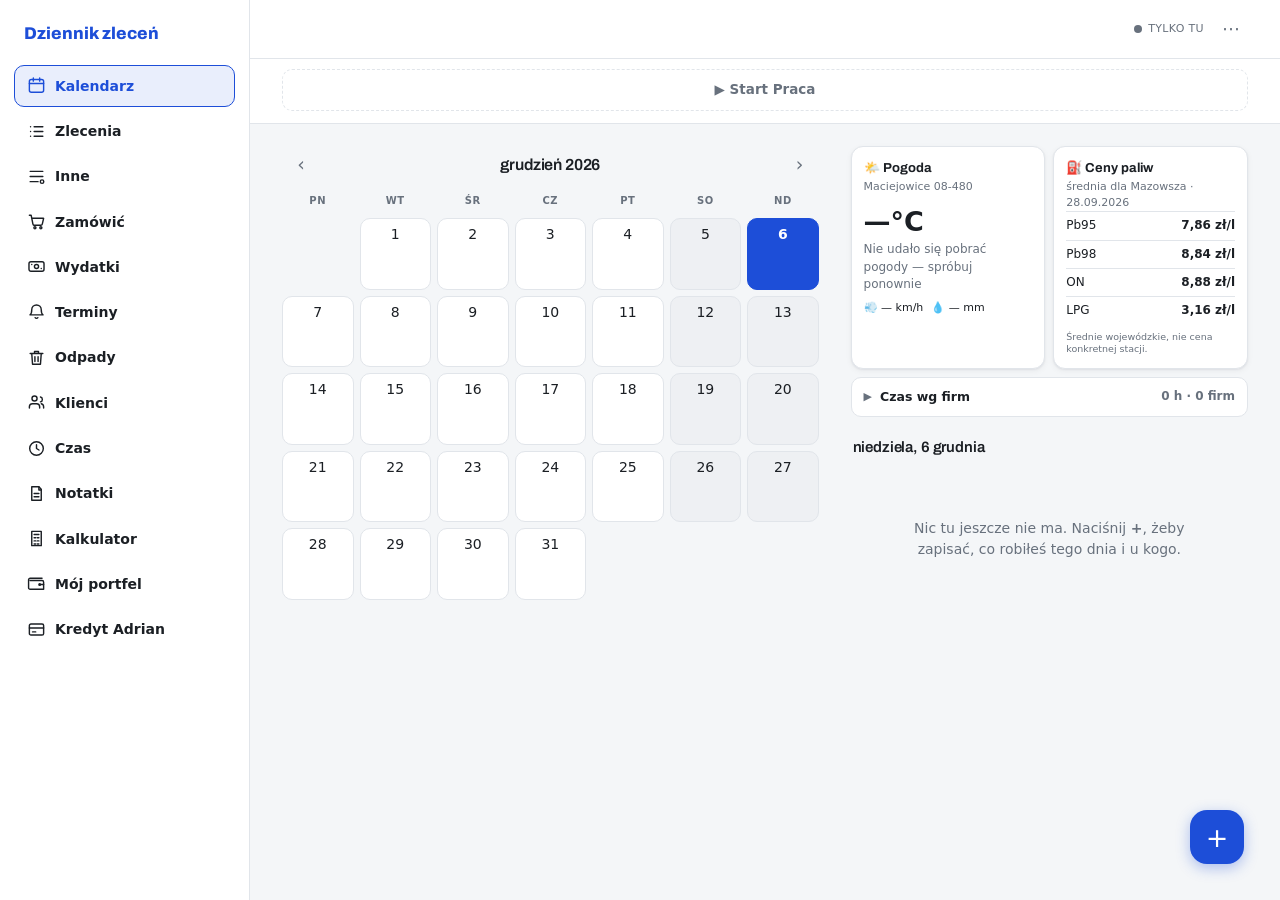
==== index.html @ 4c49e661 "Portfel, kredyt i notatki przez karte Klienci - bez zmiany skryptu (wersja 52) Nowy skrypt arkusza (" ====
<!doctype html>
<html lang="pl">
<head>
<meta charset="utf-8">
<meta name="viewport" content="width=device-width, initial-scale=1, viewport-fit=cover">
<title>Dziennik zleceń</title>
<meta name="description" content="Kalendarz zleceń serwisowych — co robiłeś, u kogo i co zostało do dokończenia.">
<link rel="manifest" href="manifest.webmanifest">
<link rel="icon" href="ikona-192.png">
<link rel="apple-touch-icon" href="ikona-192.png">
<meta name="apple-mobile-web-app-capable" content="yes">
<meta name="apple-mobile-web-app-title" content="Zlecenia">
<meta name="theme-color" content="#ffffff" media="(prefers-color-scheme: light)">
<meta name="theme-color" content="#1b1f24" media="(prefers-color-scheme: dark)">
<link rel="preconnect" href="https://fonts.gstatic.com" crossorigin>
<link rel="stylesheet" href="https://fonts.googleapis.com/css2?family=Archivo:wght@500;600;700&display=swap">
<style>
:root{
  color-scheme: light dark;
  --tlo:#f4f6f8;      --karta:#ffffff;    --karta2:#f9fafb;
  --tekst:#1b1f24;    --slaby:#68717d;    --linia:#e1e5ea;
  --akcent:#1d4ed8;   --akcent-tlo:#e9eefc;
  --zrob:#d5f2dd;     --zrob-t:#14532d;   --zrob-k:#2f9e5e;
  --tok:#ffe9c7;      --tok-t:#7c2d12;    --tok-k:#d97706;
  --plan:#d8e6ff;     --plan-t:#1e3a8a;   --plan-k:#3b82f6;
  --wolne:#eef0f3;    --blad:#b91c1c;   --blad-tlo:#fde8e8;
  --oplac:#157f45;
  --cien:0 1px 2px rgba(16,24,40,.06), 0 2px 6px rgba(16,24,40,.05);
  --naglowek:"Archivo","Segoe UI",system-ui,sans-serif;
  --tresc:"Segoe UI",system-ui,-apple-system,Roboto,sans-serif;
}
@media (prefers-color-scheme: dark){
  :root:not([data-theme="light"]){
    --tlo:#131619;     --karta:#1b1f24;   --karta2:#20252b;
    --tekst:#e7eaee;   --slaby:#98a1ac;   --linia:#2d333b;
    --akcent:#6b9bff;  --akcent-tlo:#1d2740;
    --zrob:#1c4030;    --zrob-t:#a7e8c0;  --zrob-k:#3fbb78;
    --tok:#452f14;     --tok-t:#ffd9a3;   --tok-k:#e09b34;
    --plan:#1b3564;    --plan-t:#b7cdff;  --plan-k:#5b8cf0;
    --wolne:#23282e;   --blad:#f87171;   --blad-tlo:#3b1d1d;
    --oplac:#1a8f4e;
    --cien:0 1px 2px rgba(0,0,0,.4), 0 2px 6px rgba(0,0,0,.3);
  }
}
:root[data-theme="dark"]{
  --tlo:#131619;     --karta:#1b1f24;   --karta2:#20252b;
  --tekst:#e7eaee;   --slaby:#98a1ac;   --linia:#2d333b;
  --akcent:#6b9bff;  --akcent-tlo:#1d2740;
  --zrob:#1c4030;    --zrob-t:#a7e8c0;  --zrob-k:#3fbb78;
  --tok:#452f14;     --tok-t:#ffd9a3;   --tok-k:#e09b34;
  --plan:#1b3564;    --plan-t:#b7cdff;  --plan-k:#5b8cf0;
  --wolne:#23282e;   --blad:#f87171;   --blad-tlo:#3b1d1d;
  --cien:0 1px 2px rgba(0,0,0,.4), 0 2px 6px rgba(0,0,0,.3);
}

*{box-sizing:border-box}
body{margin:0;background:var(--tlo);color:var(--tekst);
     font:15px/1.45 var(--tresc);-webkit-text-size-adjust:100%}
button,input,textarea,select{font:inherit;color:inherit}
button{cursor:pointer;background:none;border:none}
:focus-visible{outline:2px solid var(--akcent);outline-offset:2px;border-radius:6px}
@media (prefers-reduced-motion: reduce){*{animation:none!important;transition:none!important}}

.aplikacja{max-width:560px;margin:0 auto;min-height:100vh;
           display:flex;flex-direction:column;background:var(--tlo)}

/* ---------- gorny pasek ---------- */
.gora-blok{position:sticky;top:0;z-index:20;background:var(--karta);
           border-bottom:1px solid var(--linia)}
.gora{padding:10px 16px;display:flex;align-items:center;gap:10px}

/* ---------- stoper ---------- */
.pomiar{padding:8px 16px 10px;display:flex;align-items:center;gap:10px;
        border-top:1px solid var(--linia)}
.pomiar.dziala{background:var(--tok)}
.pomiar.zmierzony{background:var(--plan)}
.p-start{flex:1;padding:10px;border-radius:10px;border:1px dashed var(--linia);
         color:var(--slaby);font-weight:600;font-size:13.5px;
         display:flex;align-items:center;justify-content:center;gap:8px}
.p-start:hover{border-style:solid;border-color:var(--akcent);color:var(--akcent)}
.p-kropka{width:9px;height:9px;border-radius:50%;background:var(--tok-k);flex:none;
          animation:tetno 1.6s ease-in-out infinite}
@keyframes tetno{0%,100%{opacity:1}50%{opacity:.25}}
.p-zegar{font-family:var(--naglowek);font-size:19px;font-weight:700;
         font-variant-numeric:tabular-nums;letter-spacing:-.01em;color:var(--tok-t)}
.pomiar.zmierzony .p-zegar{color:var(--plan-t)}
.p-opis{flex:1;font-size:12px;color:var(--tok-t);opacity:.85;line-height:1.3}
.pomiar.zmierzony .p-opis{color:var(--plan-t)}
.p-akcja{padding:9px 14px;border-radius:9px;font-weight:700;font-size:13px;
         font-family:var(--naglowek);background:var(--akcent);color:#fff;flex:none}
.p-akcja:hover{filter:brightness(1.08)}
.p-drobny{padding:9px 11px;border-radius:9px;font-size:13px;font-weight:600;flex:none;
          color:var(--tok-t);border:1px solid rgba(0,0,0,.14);background:transparent}
.pomiar.zmierzony .p-drobny{color:var(--plan-t)}
.marka{font-family:var(--naglowek);font-weight:700;font-size:17px;
       letter-spacing:-.015em;margin:0}
.stan-sync{margin-left:auto;display:flex;align-items:center;gap:6px;
           font-size:11px;color:var(--slaby);letter-spacing:.03em;text-transform:uppercase}
.kropka{width:8px;height:8px;border-radius:50%;background:var(--slaby);flex:none}
.kropka.ok{background:var(--zrob-k)}
.kropka.czeka{background:var(--tok-k)}
.kropka.brak{background:var(--slaby)}
.kropka.blad{background:var(--blad)}
.menu-btn{padding:6px 8px;font-size:18px;line-height:1;color:var(--slaby);border-radius:8px;
          display:flex;align-items:center}
.menu-btn:hover{background:var(--karta2);color:var(--akcent)}

/* ---------- kod QR ---------- */
.qr-pole{margin:6px auto 0;padding:16px;background:#fff;border-radius:14px;
         width:max-content;max-width:100%;min-height:292px;display:grid;place-items:center}
.qr-pole img,.qr-pole canvas{display:block;max-width:100%;height:auto}
.qr-adres{margin-top:14px;padding:10px 12px;border-radius:10px;background:var(--karta2);
          border:1px solid var(--linia);font-size:11px;line-height:1.5;color:var(--slaby);
          word-break:break-all;user-select:all;-webkit-user-select:all}

/* ---------- tresc ---------- */
.tresc{flex:1;padding:0 16px 82px}
.pusto{text-align:center;padding:52px 8px;color:var(--slaby)}
.pusto .duze{font-family:var(--naglowek);font-size:17px;font-weight:600;
             color:var(--tekst);margin-bottom:6px}
.pusto p{margin:0 auto;max-width:34ch;font-size:14px}

/* ---------- pogoda i paliwo ---------- */
.glowny-info{display:grid;grid-template-columns:1fr 1fr;gap:8px;margin-top:10px}
.info-karta{background:var(--karta);border:1px solid var(--linia);border-radius:12px;padding:12px;box-shadow:var(--cien);min-width:0}
.info-karta h3{margin:0;font-family:var(--naglowek);font-size:13px}.info-miejsce{font-size:11px;color:var(--slaby);margin-top:2px}
.pogoda-temp{font-size:27px;font-weight:700;margin-top:7px}.pogoda-opis{font-size:12px;color:var(--slaby)}
.pogoda-drobne{display:flex;gap:8px;flex-wrap:wrap;margin-top:6px;font-size:11px}
.paliwo-wiersz{display:flex;justify-content:space-between;gap:8px;padding:5px 0;border-top:1px solid var(--linia);font-size:12px}
.paliwo-wiersz:first-of-type{margin-top:7px}.paliwo-cena{font-weight:700;font-variant-numeric:tabular-nums}
.info-zrodlo{margin-top:6px;font-size:9.5px;color:var(--slaby);line-height:1.3}
@media(max-width:390px){.glowny-info{grid-template-columns:1fr}}
/* ---------- kalendarz ---------- */
.miesiac{display:flex;align-items:center;gap:4px;padding:14px 0 10px}
.miesiac b{flex:1;text-align:center;font-family:var(--naglowek);
           font-weight:600;font-size:16px;letter-spacing:-.01em}
.strzalka{width:38px;height:38px;border-radius:10px;font-size:19px;
          color:var(--slaby);display:grid;place-items:center}
.strzalka:hover{background:var(--karta2);color:var(--tekst)}

.siatka{display:grid;grid-template-columns:repeat(7,1fr);gap:4px}
.dow{text-align:center;font-size:10px;font-weight:600;color:var(--slaby);
     text-transform:uppercase;letter-spacing:.06em;padding-bottom:4px}
.dzien{aspect-ratio:1/1;min-height:44px;max-width:100%;border-radius:10px;
       background:var(--karta);border:1px solid var(--linia);display:flex;
       flex-direction:column;align-items:center;justify-content:flex-start;gap:3px;
       padding:5px 2px 4px;font-variant-numeric:tabular-nums;font-size:14px}
.dzien.obcy{background:transparent;border-color:transparent}
.dzien.weekend{background:var(--wolne)}
.dzien.dzis{border-color:var(--akcent);font-weight:700}
.dzien.wybrany{background:var(--akcent);border-color:var(--akcent);color:#fff;font-weight:700}
.paski{display:flex;gap:2px;height:5px;align-items:center}
.paski i{width:5px;height:5px;border-radius:50%;display:block}
.i-zrobione{background:var(--zrob-k)}
.i-wtoku{background:var(--tok-k)}
.i-planowane{background:var(--plan-k)}

.podsumowanie{margin-top:10px;padding:9px 12px;border-radius:10px;background:var(--karta);
              border:1px solid var(--linia);display:flex;flex-wrap:wrap;
              justify-content:center;gap:4px 14px;font-size:12.5px;color:var(--slaby)}
.podsumowanie b{color:var(--tekst);font-variant-numeric:tabular-nums;font-weight:700}
.podsumowanie .pilne,.podsumowanie .pilne b{color:var(--blad)}

/* ---------- czas wg firm ---------- */
.firmy{margin-top:8px;border:1px solid var(--linia);border-radius:10px;
       background:var(--karta);overflow:hidden}
.firmy-gora{width:100%;display:flex;align-items:center;gap:8px;padding:10px 12px;
            font-size:12.5px;color:var(--tekst);font-weight:600;text-align:left}
.firmy-gora .ile{margin-left:auto;color:var(--slaby);font-weight:600;font-size:12px}
.firmy-gora .strzal{color:var(--slaby);font-size:11px;transition:transform .15s}
.firmy[data-otwarte="1"] .firmy-gora .strzal{transform:rotate(90deg)}
.firmy-tresc{border-top:1px solid var(--linia);padding:4px 12px 10px}
.firmy-zakres{display:flex;gap:6px;padding:8px 0 6px}
.firmy-zakres button{flex:1;padding:6px 0;border-radius:8px;font-size:12px;font-weight:600;
                     color:var(--slaby);background:var(--karta2);border:1px solid var(--linia)}
.firmy-zakres button[aria-pressed="true"]{color:var(--akcent);background:var(--akcent-tlo);
                     border-color:var(--akcent)}
.firmy-wiersz{display:flex;align-items:baseline;gap:8px;padding:6px 0;
              border-top:1px solid var(--linia);font-size:13px}
.firmy-wiersz:first-of-type{border-top:none}
.firmy-wiersz .nazwa{flex:1;min-width:0;overflow:hidden;text-overflow:ellipsis;white-space:nowrap}
.firmy-wiersz .drobne{color:var(--slaby);font-size:11.5px;white-space:nowrap}
.firmy-wiersz .godz{font-weight:700;font-variant-numeric:tabular-nums;white-space:nowrap}
.firmy-suma{display:flex;gap:8px;padding:9px 0 2px;margin-top:4px;
            border-top:2px solid var(--linia);font-size:13px;font-weight:700}
.firmy-suma .nazwa{flex:1}
.firmy-suma .godz{font-variant-numeric:tabular-nums}
.firmy-pusto{padding:10px 0 6px;font-size:12.5px;color:var(--slaby)}

.naglowek-dnia{display:flex;align-items:baseline;gap:8px;padding:20px 2px 8px}
.naglowek-dnia h2{font-family:var(--naglowek);font-size:15px;font-weight:600;
                  margin:0;letter-spacing:-.01em}
.naglowek-dnia span{font-size:12px;color:var(--slaby);margin-left:auto;flex:none}

/* ---------- lista zlecen ---------- */
.lista{background:var(--karta);border:1px solid var(--linia);border-radius:12px;
       overflow:hidden;box-shadow:var(--cien)}
.wpis{display:flex;gap:11px;padding:11px 12px 11px 0;width:100%;text-align:left;
      border-bottom:1px solid var(--linia);align-items:stretch}
.wpis:last-child{border-bottom:none}
.wpis:hover{background:var(--karta2)}
.pasek-statusu{width:4px;flex:none;border-radius:0 3px 3px 0;min-height:36px}
.s-zrobione{background:var(--zrob-k)}
.s-wtoku{background:var(--tok-k)}
.s-planowane{background:var(--plan-k)}
.wpis-tresc{flex:1;min-width:0;display:block}
.wpis-klient{display:block;font-weight:600;font-size:15px;line-height:1.3;overflow-wrap:anywhere}
.wpis-opis{display:block;color:var(--slaby);font-size:13.5px;line-height:1.4;margin-top:2px;
           overflow-wrap:anywhere;white-space:pre-wrap}
.wpis-meta{display:flex;flex-wrap:wrap;gap:6px;align-items:center;margin-top:6px}
.plakietka{font-size:11px;font-weight:600;padding:2px 7px;border-radius:20px;
           letter-spacing:.02em;white-space:nowrap}
.p-zrobione{background:var(--zrob);color:var(--zrob-t)}
.p-wtoku{background:var(--tok);color:var(--tok-t)}
.p-planowane{background:var(--plan);color:var(--plan-t)}
.meta-tekst{font-size:11.5px;color:var(--slaby);font-variant-numeric:tabular-nums}
.znacznik{font-size:11px;color:var(--tok-t);background:var(--tok);
          padding:2px 7px;border-radius:20px;font-weight:600;white-space:nowrap}

/* ---------- przypomnienia „na następny raz" ---------- */
.znacznik.dzwonek{color:var(--plan-t);background:var(--plan)}
.znacznik.dzwonek.minelo{color:#fff;background:var(--blad)}

.pole.przypomnienie{border:1px solid var(--linia);border-radius:12px;
                    padding:12px;background:var(--karta2)}
.ptaszek{display:flex;align-items:center;gap:10px;cursor:pointer;
         font-size:14px;font-weight:600;color:var(--tekst);
         text-transform:none;letter-spacing:normal;margin:0}
.ptaszek input{width:20px;height:20px;flex:none;accent-color:var(--akcent);margin:0}
.przyp-szczegoly{margin-top:12px}
.przyp-szczegoly[hidden]{display:none}
.przyp-szczegoly .pole:last-of-type{margin-bottom:0}
.objasnienie-przyp{margin:8px 0 0;font-size:11.5px;line-height:1.45;color:var(--slaby)}

.zalegle-blok{margin:10px 0 4px;border:1px solid var(--blad);border-radius:12px;
              background:var(--karta);overflow:hidden}
.zalegle-naglowek{padding:9px 12px;background:var(--blad);color:#fff;
                  font-family:var(--naglowek);font-size:12.5px;font-weight:700}
.zalegly{width:100%;display:flex;align-items:baseline;gap:10px;padding:10px 12px;
         text-align:left;border-top:1px solid var(--linia);background:var(--karta)}
.zalegle-blok .zalegly:first-of-type{border-top:none}
.zalegly:hover{background:var(--karta2)}
.zalegly-kiedy{flex:none;font-size:12px;font-weight:700;color:var(--blad);
               font-variant-numeric:tabular-nums}
.zalegly-tresc{flex:1;min-width:0;font-size:13.5px;color:var(--tekst);word-break:break-word}

/* ---------- zakladka Terminy (drugi kalendarz) ---------- */
.znacznik.cykl{color:var(--plan-t);background:var(--plan)}
.i-termin{background:var(--akcent)}
.i-cykl{background:var(--plan-k)}
.dzien.wybrany .paski i{background:#fff}
.pasek-statusu.s-termin{background:var(--akcent)}
.pasek-statusu.s-cykl{background:var(--plan-k)}
.grupa-data.pilna{color:var(--blad)}
/* .wpis ma tylko dolna krawedz, wiec zalegly znaczymy tlem i paskiem, nie ramka */
.wpis.pilny{background:var(--blad-tlo)}
.wpis.pilny .pasek-statusu{background:var(--blad)}
.wpis.pilny .wpis-opis{color:var(--blad);font-weight:600}

/* ---------- zakladka Odpady ---------- */
/* dziewiec zakladek na waskim telefonie — scieniamy etykiety, zeby sie nie lamaly */
@media (max-width:420px){
  .zakladka{font-size:8.5px;padding-left:0;padding-right:0;gap:2px}
  .zakladka svg{width:17px;height:17px}
}

.odp-karta{margin:12px 0 0;padding:14px;border-radius:14px;border:2px solid var(--linia);
           background:var(--karta);box-shadow:var(--cien)}
.odp-karta.odp-pelny{border-color:#d62828;background:rgba(214,40,40,.07)}
.odp-karta.odp-zmieszane{border-color:#e6b800;background:rgba(230,184,0,.1)}
.odp-karta.odp-pszok{border-color:#3b82f6;background:rgba(59,130,246,.08)}
.odp-kiedy{font-family:var(--naglowek);font-size:12px;font-weight:700;
           text-transform:uppercase;letter-spacing:.06em;color:var(--slaby)}
.odp-data{font-family:var(--naglowek);font-size:19px;font-weight:700;
          letter-spacing:-.015em;margin:2px 0 6px}
.odp-co{font-size:15px;font-weight:700}
.odp-worki{display:flex;flex-wrap:wrap;gap:5px;margin-top:9px}
.odp-worki.male{margin-top:5px}
.worek{font-size:11px;font-weight:700;padding:2px 8px;border-radius:20px;
       border:1px solid rgba(0,0,0,.18);white-space:nowrap}
.worek.w-czarny{background:#2b2b2b;color:#fff;border-color:#2b2b2b}
.worek.w-zolty{background:#ffd60a;color:#4a3b00}
.worek.w-niebieski{background:#2f6fd0;color:#fff;border-color:#2f6fd0}
.worek.w-zielony{background:#2f9e5e;color:#fff;border-color:#2f9e5e}
.worek.w-brazowy{background:#8a5a2b;color:#fff;border-color:#8a5a2b}
.odp-uwaga{margin-top:9px;font-size:12.5px;line-height:1.45;font-weight:600;color:var(--blad)}
.odp-przed7{margin-top:9px;padding-top:9px;border-top:1px solid var(--linia);
            font-size:12.5px;color:var(--slaby)}

.odp-akcja{margin:12px 0 4px;display:flex;flex-direction:column;gap:7px}
.odp-akcja .glowny,.odp-akcja .wtorny{width:100%}
.odp-stan{font-size:12px;color:var(--slaby);line-height:1.4;text-align:center}

.odp-wiersz{padding-right:12px}
.odp-pasek-pelny{background:#d62828}
.odp-pasek-zmieszane{background:#e6b800}
.odp-pasek-pszok{background:#3b82f6}

.odp-legenda{display:flex;flex-direction:column;gap:7px}
.odp-leg{padding:9px 11px;border-radius:10px;background:var(--karta);
         border:1px solid var(--linia);border-left-width:5px;font-size:12.5px;
         line-height:1.45;color:var(--slaby)}
.odp-leg b{color:var(--tekst)}
.odp-leg.odp-pasek-pelny{background:var(--karta);border-left-color:#d62828}
.odp-leg.odp-pasek-zmieszane{background:var(--karta);border-left-color:#e6b800}
.odp-leg.odp-pasek-pszok{background:var(--karta);border-left-color:#3b82f6}
.odp-leg-uwaga{display:block;margin-top:4px;font-weight:600;color:var(--blad)}

.odp-zdjecie{display:block;border:1px solid var(--linia);border-radius:12px;
             overflow:hidden;background:#fff}
.odp-zdjecie img{display:block;width:100%;height:auto}
.odp-zrodlo{margin:7px 0 0;font-size:11.5px;line-height:1.45;color:var(--slaby)}
.grupa-data{font-family:var(--naglowek);font-size:12px;font-weight:600;color:var(--slaby);
            text-transform:uppercase;letter-spacing:.06em;padding:18px 2px 7px}

/* ---------- filtry / szukanie ---------- */
.filtry{display:flex;gap:6px;padding:14px 0 4px;overflow-x:auto;scrollbar-width:none}
.filtry::-webkit-scrollbar{display:none}
.chip{border:1px solid var(--linia);background:var(--karta);border-radius:20px;
      padding:6px 13px;font-size:13px;white-space:nowrap;font-weight:500}
.chip[aria-pressed="true"]{background:var(--akcent);border-color:var(--akcent);
      color:#fff;font-weight:600}
.szukaj{width:100%;margin-top:10px;padding:10px 13px;border-radius:10px;
        border:1px solid var(--linia);background:var(--karta)}

/* ---------- klienci ---------- */
.klient-wiersz{display:flex;align-items:stretch;width:100%;
               border-bottom:1px solid var(--linia)}
.klient-wiersz:last-child{border-bottom:none}
.klient-glowny{flex:1;min-width:0;display:flex;align-items:center;gap:12px;text-align:left;
               padding:13px 4px 13px 14px}
.klient-glowny:hover{background:var(--karta2)}
.klient-edytuj{padding:0 15px;color:var(--slaby);font-size:15px;flex:none}
.klient-edytuj:hover{color:var(--akcent);background:var(--karta2)}
.dodaj-klienta{width:100%;margin-top:12px;padding:11px;border-radius:10px;
               border:1px dashed var(--linia);color:var(--slaby);font-weight:600;font-size:13.5px}
.dodaj-klienta:hover{border-style:solid;border-color:var(--akcent);color:var(--akcent)}
.bez-zlecen{font-style:italic}
.inicjal{width:36px;height:36px;border-radius:10px;flex:none;display:grid;place-items:center;
         background:var(--akcent-tlo);color:var(--akcent);font-family:var(--naglowek);
         font-weight:700;font-size:14px}
.klient-dane{min-width:0;flex:1}
.klient-nazwa{display:block;font-weight:600;overflow-wrap:anywhere}
.klient-pod{display:block;font-size:12px;color:var(--slaby);margin-top:1px;
            font-variant-numeric:tabular-nums}
.klient-licznik{font-size:13px;color:var(--slaby);font-variant-numeric:tabular-nums;flex:none}

/* ---------- zakladka Czas pracy ---------- */
.cz-tydzien{margin-top:10px;border:1px solid var(--linia);border-radius:12px;
            background:var(--karta);overflow:hidden;box-shadow:var(--cien)}
.cz-tydzien.biezacy{border-color:var(--akcent)}
.cz-gora{display:block;width:100%;text-align:left;padding:11px 12px 10px}
.cz-gora:hover{background:var(--karta2)}
.cz-naglowek{display:flex;align-items:baseline;gap:7px}
.cz-strzal{color:var(--slaby);font-size:10px;transition:transform .15s}
.cz-tydzien[data-otwarte="1"] .cz-strzal{transform:rotate(90deg)}
.cz-zakres{font-weight:600;font-size:14px}
.cz-teraz{font-size:10.5px;font-weight:600;color:var(--akcent);background:var(--akcent-tlo);
          border-radius:20px;padding:2px 7px;white-space:nowrap}
.cz-godziny{margin-left:auto;font-family:var(--naglowek);font-size:17px;font-weight:700;
            font-variant-numeric:tabular-nums;white-space:nowrap}
.cz-drobne{display:block;font-size:11.5px;color:var(--slaby);margin-top:2px}
.cz-pasek{display:block;height:6px;border-radius:3px;background:var(--wolne);margin:9px 0 8px}
.cz-pasek i{display:block;height:100%;border-radius:3px;background:var(--akcent);min-width:3px}
.cz-dni{display:flex;gap:3px}
.cz-dzien{flex:1;text-align:center;padding:3px 0 4px;border-radius:8px;background:var(--karta2)}
.cz-dzien.poza{opacity:.45}
.cz-dzien.dzis{box-shadow:inset 0 0 0 1.5px var(--akcent)}
.cz-dow{display:block;font-size:9.5px;font-weight:600;color:var(--slaby);
        text-transform:uppercase;letter-spacing:.04em}
.cz-ile{display:block;font-size:11.5px;font-weight:600;font-variant-numeric:tabular-nums}
.cz-szczegoly{border-top:1px solid var(--linia);padding:0 10px 12px}
.cz-szczegoly .grupa-data{padding:12px 2px 6px}
.cz-suma{margin-top:14px;padding:10px 12px;border-radius:10px;background:var(--karta);
         border:1px solid var(--linia)}
.cz-suma-wiersz{display:flex;align-items:baseline;gap:10px;font-size:13.5px;
                font-weight:600;padding:3px 0}
.cz-suma-wiersz b{margin-left:auto;font-variant-numeric:tabular-nums}
.cz-suma-wiersz.drobny{font-size:12px;font-weight:500;color:var(--slaby)}
.cz-uwaga{margin-top:8px;padding:0 2px;font-size:11.5px;line-height:1.45;color:var(--slaby)}

/* ---------- import tekstu do tygodnia ---------- */
.import-tydzien{display:flex;justify-content:flex-end;gap:8px;flex-wrap:wrap;padding:8px 10px 10px;border-top:1px solid var(--linia)}
.import-tydzien button{padding:8px 11px;border-radius:9px;background:var(--akcent);color:#fff;font-size:12px;font-weight:700}
.import-tydzien button:hover{filter:brightness(1.08)}
.cz-messenger{padding:0 10px 10px}
.import-podglad{margin-top:10px;border:1px solid var(--linia);border-radius:10px;overflow:hidden}
.import-wiersz{display:grid;grid-template-columns:94px 58px 1fr;gap:7px;padding:8px;border-top:1px solid var(--linia);align-items:start;font-size:12px}
.import-wiersz:first-child{border-top:none}
.import-wiersz input,.import-wiersz textarea{width:100%;padding:7px;border:1px solid var(--linia);border-radius:7px;background:var(--karta2);min-width:0}
.import-wiersz textarea{min-height:42px;resize:vertical}
.import-info{font-size:12px;color:var(--slaby);line-height:1.45;margin-top:7px}
.import-bledy{color:var(--blad);font-size:12px;margin-top:8px}
.import-akcje{display:flex;gap:8px;margin-top:12px}
.import-akcje button{flex:1}
@media(max-width:390px){.import-wiersz{grid-template-columns:82px 52px 1fr;gap:5px;font-size:11.5px}}
 
/* ---------- zakladka Wydatki ---------- */
.wyd-akcja{margin:12px 0 4px;display:flex;flex-direction:column;gap:7px}
.wyd-akcja .wtorny,.wyd-akcja .glowny{width:100%}
.glowny.oplac{background:var(--oplac)}

/* ile jeszcze zostalo do zaplaty — to jest najwazniejsza liczba na tej zakladce */
.wyd-bilans{margin-top:10px;padding:14px 14px 13px;border-radius:12px;
            border:1px solid var(--linia);background:var(--karta);text-align:center;
            box-shadow:var(--cien)}
.wyd-bilans .etykieta{font-size:11.5px;font-weight:700;letter-spacing:.06em;
            text-transform:uppercase;color:var(--slaby)}
.wyd-bilans .kwota{font-family:var(--naglowek);font-size:29px;font-weight:700;
            line-height:1.15;margin-top:3px;font-variant-numeric:tabular-nums}
.wyd-bilans.splacone{border-color:var(--zrob-k);background:var(--zrob)}
.wyd-bilans.splacone .etykieta,.wyd-bilans.splacone .kwota{color:var(--zrob-t)}
.wyd-pasek{margin-top:11px;height:8px;border-radius:5px;background:var(--karta2);
           border:1px solid var(--linia);overflow:hidden}
.wyd-pasek i{display:block;height:100%;background:var(--zrob-k);transition:width .25s}
.wyd-drobne{margin-top:9px;font-size:12px;line-height:1.5;color:var(--slaby)}
.wyd-drobne b{color:var(--tekst);font-variant-numeric:tabular-nums}
.wyd-bilans.splacone .wyd-drobne,.wyd-bilans.splacone .wyd-drobne b{color:var(--zrob-t)}
.wyd-drobne .pilne,.wyd-drobne .pilne b{color:var(--blad);font-weight:700}
.wyd-stan{font-size:12px;color:var(--slaby);line-height:1.4;text-align:center}
.wyd-kwota{flex:none;font-weight:700;font-variant-numeric:tabular-nums;
           font-size:14px;padding-left:8px}
.wpis.wyd-wiersz .wpis-tresc{display:flex;flex-direction:column}
.znacznik.zkalendarza{color:var(--plan-t);background:var(--plan)}

/* ---------- dolny przycisk menu ---------- */
.dol{position:fixed;bottom:0;left:0;right:0;z-index:20;background:var(--karta);
     border-top:1px solid var(--linia);padding:8px 12px calc(8px + env(safe-area-inset-bottom))}
.dol-wnetrze{max-width:560px;margin:0 auto;position:relative;width:100%}
.menu-naw-btn{width:100%;min-height:46px;border:1px solid var(--linia);border-radius:12px;
              background:var(--karta2);color:var(--tekst);display:flex;align-items:center;
              justify-content:center;gap:9px;font-family:var(--naglowek);font-weight:700;font-size:14px;
              box-shadow:var(--cien)}
.menu-naw-btn:hover{border-color:var(--akcent);color:var(--akcent)}
.menu-naw-btn svg{width:20px;height:20px;stroke:currentColor;fill:none;stroke-width:2;
                  stroke-linecap:round;stroke-linejoin:round}
.menu-naw-btn[aria-expanded="true"]{background:var(--akcent-tlo);border-color:var(--akcent);color:var(--akcent)}
.menu-naw-panel{position:absolute;left:0;right:0;bottom:58px;padding:8px;
                background:var(--karta);border:1px solid var(--linia);border-radius:14px;
                box-shadow:0 8px 28px rgba(0,0,0,.16);display:grid;grid-template-columns:1fr 1fr;
                gap:6px;max-height:min(62vh,430px);overflow-y:auto}
.menu-naw-panel[hidden]{display:none}
.menu-naw-pozycja{min-width:0;padding:11px 10px;border:1px solid var(--linia);border-radius:10px;
                  background:var(--karta2);color:var(--tekst);display:flex;align-items:center;
                  gap:9px;text-align:left;font-size:13px;font-weight:600}
.menu-naw-pozycja:hover{border-color:var(--akcent);color:var(--akcent)}
.menu-naw-pozycja svg{width:19px;height:19px;flex:none;stroke:currentColor;fill:none;
                      stroke-width:1.8;stroke-linecap:round;stroke-linejoin:round}
.menu-naw-pozycja[aria-current="page"]{background:var(--akcent-tlo);border-color:var(--akcent);color:var(--akcent)}
.dodaj{position:fixed;right:max(16px,calc(50vw - 264px));
       bottom:calc(74px + env(safe-area-inset-bottom));
       z-index:21;width:54px;height:54px;border-radius:17px;background:var(--akcent);
       color:#fff;font-size:27px;line-height:1;display:grid;place-items:center;
       box-shadow:0 4px 14px rgba(29,78,216,.34)}
.dodaj:hover{filter:brightness(1.08)}
.dodaj[hidden]{display:none}    /* bez tego display:grid bije domyslne [hidden] */

/* ---------- zdjecia ---------- */
.zdj-lista{display:flex;flex-wrap:wrap;gap:8px;margin-bottom:8px}
.zdj-kafel{position:relative;width:74px;height:74px;border-radius:10px;flex:none;
           border:1px solid var(--linia);background:var(--karta2) center/cover no-repeat;
           display:grid;place-items:center;color:var(--slaby);font-size:12px}
.zdj-kafel .zdj-czeka{position:absolute;left:4px;bottom:4px;padding:1px 5px;border-radius:6px;
                      background:var(--tok);color:var(--tok-t);font-size:9.5px;font-weight:700}
.zdj-pusto{font-size:12.5px;color:var(--slaby);padding:2px 0 4px}
.zdj-tlo{position:fixed;inset:0;z-index:60;background:rgba(8,10,14,.94);
         display:flex;flex-direction:column}
.zdj-pasek{display:flex;gap:8px;padding:10px 12px calc(10px);justify-content:space-between}
.zdj-btn{padding:8px 14px;border-radius:9px;background:rgba(255,255,255,.14);color:#eef2f7;
         font-size:13px;font-weight:600;border:1px solid rgba(255,255,255,.2)}
.zdj-btn.groznie{background:rgba(185,28,28,.28);border-color:rgba(248,113,113,.5)}
.zdj-srodek{flex:1;display:grid;place-items:center;padding:0 10px
            calc(12px + env(safe-area-inset-bottom));color:#c8cdd4;font-size:13px;overflow:auto}
.zdj-srodek img{max-width:100%;max-height:100%;border-radius:8px}

.podglad-tekstu{width:100%;min-height:150px;margin-top:8px;padding:8px 10px;
                border:1px solid var(--linia);border-radius:8px;background:var(--karta2);
                color:var(--tekst);font:12.5px/1.5 ui-monospace,Consolas,monospace;
                white-space:pre;resize:vertical}

/* ---------- zestawienie do druku (PDF) ----------
   Na ekranie schowane. Przy drukowaniu chowamy aplikację i pokazujemy tabelę.
   Zapis do PDF robi samo okno drukowania — nie potrzeba żadnej biblioteki. */
#wydruk{display:none}
/* ---------- duży ekran: wygląd strony internetowej ----------
   Od 1000 px: menu na stałe po lewej, szeroka treść, kalendarz obok dnia.
   Poniżej tej szerokości (telefon) nic się nie zmienia. */
.kal-uklad,.kal-lewa,.kal-prawa{display:block}
@media (min-width:1000px){
  .aplikacja{max-width:none;display:grid;grid-template-columns:250px minmax(0,1fr);
             grid-template-rows:auto 1fr;grid-template-areas:"bok gora" "bok tresc"}
  .gora-blok{grid-area:gora}
  .gora{padding:14px 32px}
  .gora .marka{font-size:20px}
  .pomiar{padding:10px 32px 12px}
  .tresc{grid-area:tresc;width:100%;max-width:1240px;padding:8px 32px 48px}
  .dol{grid-area:bok;position:sticky;top:0;align-self:start;height:100vh;overflow-y:auto;
       border-top:none;border-right:1px solid var(--linia);padding:18px 14px}
  .dol-wnetrze{max-width:none}
  .dol-wnetrze::before{content:"Dziennik zleceń";display:block;padding:4px 10px 18px;
       font-family:var(--naglowek);font-weight:800;font-size:17px;color:var(--akcent)}
  .gora .marka{visibility:hidden}
  .menu-naw-btn{display:none}
  /* [hidden]{display:none!important} niżej ukrywa panel — na dużym ekranie ma być zawsze */
  .menu-naw-panel,.menu-naw-panel[hidden]{display:flex!important;flex-direction:column;position:static;
       padding:0;background:none;border:none;box-shadow:none;max-height:none;overflow:visible;gap:3px}
  .menu-naw-pozycja{border-color:transparent;background:none;padding:10px 12px;font-size:14px}
  .menu-naw-pozycja:hover{background:var(--karta2);border-color:transparent}
  .dodaj{right:36px;bottom:36px}

  .kal-uklad{display:grid;grid-template-columns:minmax(0,1.35fr) minmax(340px,1fr);gap:32px;align-items:start}
  .kal-prawa{position:sticky;top:120px}
  .kal-prawa .glowny-info{margin-top:14px}
  .siatka{gap:6px}
}
@media (min-width:1500px){
  .tresc{max-width:1400px}
}

@media print{
  .aplikacja, #warstwa{display:none !important}
  #wydruk{display:block !important;color:#000;
          font:12px/1.45 system-ui,-apple-system,"Segoe UI",sans-serif}
  #wydruk h1{font-size:17px;margin:0 0 3px}
  #wydruk .wy-podtytul{font-size:11.5px;color:#333;margin:0 0 12px}
  #wydruk table{width:100%;border-collapse:collapse}
  #wydruk thead{display:table-header-group}
  #wydruk tr{break-inside:avoid}
  #wydruk th,#wydruk td{border:1px solid #8a8a8a;padding:4px 6px;
                        text-align:left;vertical-align:top}
  #wydruk th{background:#ececec;font-size:10px;text-transform:uppercase;letter-spacing:.04em}
  #wydruk td.wy-prawo{text-align:right;white-space:nowrap}
  #wydruk td.wy-godz{white-space:nowrap}
  #wydruk .wy-suma{margin-top:12px;font-size:12.5px;font-weight:700}
  #wydruk .wy-naglowek2{font-size:14px;margin:20px 0 6px;break-after:avoid}
  #wydruk tr.wy-razem td{font-weight:700;background:#f4f4f4}
  #wydruk .wy-stopka{margin-top:16px;font-size:10px;color:#666}
  #wydruk .wy-pusto{margin-top:14px;font-size:12px}
}
@page{size:A4;margin:14mm}

/* ---------- formularz ---------- */
.zaslona{position:fixed;inset:0;z-index:40;background:rgba(15,20,28,.5);
         display:flex;align-items:flex-end;justify-content:center}
.arkusz{background:var(--karta);width:100%;max-width:560px;max-height:94vh;overflow-y:auto;
        border-radius:18px 18px 0 0;padding:16px 16px calc(20px + env(safe-area-inset-bottom))}
.arkusz-gora{display:flex;align-items:center;gap:10px;
             position:sticky;top:-16px;background:var(--karta);padding:4px 0 10px;z-index:2}
.arkusz-gora h2{font-family:var(--naglowek);font-size:17px;font-weight:700;margin:0;
                letter-spacing:-.015em}
.zamknij{margin-left:auto;padding:6px 10px;color:var(--slaby);font-size:14px;border-radius:8px}
.zamknij:hover{background:var(--karta2)}
.pole{display:flex;flex-direction:column;gap:5px;margin-top:13px}
.pole label{font-size:12px;font-weight:600;color:var(--slaby);
            text-transform:uppercase;letter-spacing:.05em}
.pole input,.pole textarea{width:100%;padding:11px 12px;border-radius:10px;
        border:1px solid var(--linia);background:var(--karta2)}
.pole textarea{resize:vertical;min-height:86px;line-height:1.45;font-family:var(--tresc)}
.pole input:focus,.pole textarea:focus{border-color:var(--akcent);background:var(--karta)}
.statusy{display:flex;gap:6px}
.statusy button{flex:1;padding:10px 4px;border-radius:10px;border:1px solid var(--linia);
                background:var(--karta2);font-size:13px;font-weight:600}
.statusy button[aria-pressed="true"].w-planowane{background:var(--plan);color:var(--plan-t);
                border-color:var(--plan-k)}
.statusy button[aria-pressed="true"].w-wtoku{background:var(--tok);color:var(--tok-t);
                border-color:var(--tok-k)}
.statusy button[aria-pressed="true"].w-zrobione{background:var(--zrob);color:var(--zrob-t);
                border-color:var(--zrob-k)}
.przyciski{display:flex;gap:8px;margin-top:20px;align-items:center}
.glowny{flex:1;padding:13px;border-radius:11px;background:var(--akcent);color:#fff;
        font-weight:700;font-family:var(--naglowek);font-size:15px}
.glowny:hover{filter:brightness(1.08)}
.wtorny{padding:13px 16px;border-radius:11px;border:1px solid var(--linia);
        background:var(--karta2);font-weight:600;font-size:14px}
.usun{color:var(--blad)}
.podpowiedz{font-size:12px;color:var(--slaby);margin-top:10px;line-height:1.5}
.komunikat{padding:10px 12px;border-radius:10px;background:var(--tok);color:var(--tok-t);
           font-size:13px;font-weight:600;margin-top:12px;line-height:1.45}
.rzad{display:flex;gap:10px}
.rzad .pole{flex:1}
img{max-width:100%}
[hidden]{display:none!important}
</style>
</head>
<body>

<div class="aplikacja">
  <div class="gora-blok">
    <header class="gora">
      <h1 class="marka">Dziennik zleceń</h1>
      <div class="stan-sync" id="stan-sync"><span class="kropka brak"></span><span>lokalnie</span></div>
      <button class="menu-btn" id="btn-qr" hidden aria-label="Kod QR — podłącz kolejny telefon">
        <svg viewBox="0 0 24 24" width="18" height="18" fill="currentColor" aria-hidden="true">
          <path d="M3 3h8v8H3V3zm2 2v4h4V5H5z"/>
          <path d="M13 3h8v8h-8V3zm2 2v4h4V5h-4z"/>
          <path d="M3 13h8v8H3v-8zm2 2v4h4v-4H5z"/>
          <path d="M13 13h3v3h-3zM18 13h3v3h-3zM13 18h3v3h-3zM18 18h3v3h-3z"/>
        </svg>
      </button>
      <button class="menu-btn" id="btn-menu" aria-label="Kopia i synchronizacja">⋯</button>
    </header>
    <div class="pomiar" id="pomiar"></div>
  </div>

  <main class="tresc" id="tresc"></main>

  <button class="dodaj" id="btn-dodaj" aria-label="Dodaj zlecenie">+</button>

  <nav class="dol"><div class="dol-wnetrze" id="zakladki"></div></nav>
</div>

<div id="warstwa"></div>

<div id="warstwa-zdjecie"></div>

<div id="wydruk" aria-hidden="true"></div>

<script>
(function(){
"use strict";

/* ============ dane ============ */
var KLUCZ = "zlecenia.v2";
var STATUSY = {
  planowane:{ nazwa:"Do zrobienia", kolejnosc:0 },
  wtoku:    { nazwa:"W toku",       kolejnosc:1 },
  zrobione: { nazwa:"Zrobione",     kolejnosc:2 }
};
var MIESIACE = ["styczeń","luty","marzec","kwiecień","maj","czerwiec","lipiec",
                "sierpień","wrzesień","październik","listopad","grudzień"];
var MIESIACE_D = ["stycznia","lutego","marca","kwietnia","maja","czerwca","lipca",
                  "sierpnia","września","października","listopada","grudnia"];
var DNI = ["poniedziałek","wtorek","środa","czwartek","piątek","sobota","niedziela"];
var DNI_SKROT = ["Pn","Wt","Śr","Cz","Pt","So","Nd"];

var stan = {
  zlecenia: {},        // id -> zlecenie
  usuniete: {},        // id -> kiedy skasowane (nagrobek dla synchronizacji)
  czekaja: {},         // id -> true, zmiany jeszcze niewysłane na serwer
  czekajaKlienci: {},  // klucz klienta -> true, to samo dla listy klientów
  usunieciKlienci: {}, // klucz -> kiedy skasowany (nagrobek)
  widok: "kalendarz",
  miesiac: null,       // {r, m}
  wybrany: null,       // "RRRR-MM-DD"
  filtr: "wszystkie",
  szukaj: "",
  klientFiltr: null,
  formularz: null,
  klientForm: null,     // otwarta kartka klienta
  klienciWlasni: {},    // klucz (mała litera) -> {nazwa, km} — lista prowadzona ręcznie
  pomiar: null,         // {start:ISO} gdy stoper chodzi, {zmierzone:ms} gdy czeka na zapis
  firmyOtwarte: false,  // rozwinieta sekcja "Czas wg firm" na panelu glownym
  firmyZakres: "miesiac", // "miesiac" albo "wszystko"

  inne: {},             // id -> zlecenie bez daty, do zrobienia kiedys
  usunieteInne: {},     // id -> kiedy skasowane (nagrobek)
  czekajaInne: {},      // id -> true, czeka na wyslanie
  inneForm: null,       // otwarty formularz "innego zlecenia"

  zamowienia: {},       // id -> rzecz do zamowienia
  usunieteZamowienia: {},
  czekajaZamowienia: {},
  zamowienieForm: null,

  terminForm: null,      // otwarty formularz terminu wlasnego (zakladka Terminy)

  czasTydzien: null,     // rozwiniety tydzien w zakladce Czas (klucz poniedzialku)

  zdjecia: {},           // id -> { id, zlecenie, nazwa, plikId, dane }
  usunieteZdjecia: {},
  czekajaZdjecia: {},
  podgladZdjecia: null,  // otwarte zdjecie na pelnym ekranie

  // Przypomnienie o tym, co zostalo "na nastepny raz". Jedno na zlecenie,
  // id = "p-" + id zlecenia. Zeby telefon zadzwonil, skrypt arkusza wpisuje
  // taki termin do Kalendarza Google — przegladarka sama tego nie potrafi.
  // "wydarzenieId" i "odcisk" nadaje skrypt, my je tylko odsylamy z powrotem.
  przypomnienia: {},     // id -> { id, zlecenie, tytul, notatka, data, godzina, przedMin, ... }
  usunietePrzyp: {},
  czekajaPrzyp: {},

  // Wydatki: rachunki i zakupy firmowe. Dwa źródła — wpis z ręki i rachunki
  // dociągnięte przez skrypt arkusza z kalendarza Google "Rachunki". Dociągnięty
  // ma "zrodlo" = "kalendarz" i "wydarzenieId" wydarzenia, z którego powstał;
  // po tym skrypt poznaje, że tego rachunku już nie ma co wpisywać drugi raz.
  wydatki: {},           // id -> { id, data, kwota, opis, kategoria, klient, notatka, status, ... }
  usunieteWydatki: {},
  czekajaWydatki: {},
  wydatekForm: null,
  wydatkiZakres: "miesiac",
  notatki: "",
  portfel: [],
  portfelSaldoPoczatkowe: 0,
  kredytAdrian: { kwota: 5000, splaty: [] },
  // Portfel, saldo, Kredyt Adrian i notatki jadą do arkusza "Dane" wiersz po wierszu.
  // daneWiersze: id -> { w: wartość, z: zmieniono, u: usunięto } — ostatni znany stan;
  // czekajaDane: id -> true, dopóki arkusz nie odda naszej wersji.
  daneWiersze: {},
  czekajaDane: {}
};

/* ============ harmonogram odpadow, gmina Maciejowice 2026 ============
   Przepisane z harmonogramu EKOLIDER (odpady-2026.jpg — lezy w tym folderze).
   Kolory z oryginalu: czerwony = wszystko, zolty = tylko zmieszane i bio,
   niebieski = otwarty PSZOK (to nie wywoz, tylko mozna zawiezc samemu).

   Kontrola poprawnosci przepisania: czerwony wypada 12x, zawsze w piatek,
   raz na miesiac. PSZOK 6x, zawsze w sobote. Zolty 7x, w miesiacach IV-X
   (sezon bioodpadow) — z jednym wyjatkiem: 29 kwietnia to sroda, tak jest
   w oryginale. */
var ODPADY_ROK = 2026;
var ODPADY = [
  { d:"2026-01-16", t:"pelny" },  { d:"2026-01-24", t:"pszok" },
  { d:"2026-02-20", t:"pelny" },
  { d:"2026-03-14", t:"pszok" },  { d:"2026-03-20", t:"pelny" },
  { d:"2026-04-17", t:"pelny" },  { d:"2026-04-29", t:"zmieszane" },
  { d:"2026-05-15", t:"zmieszane" }, { d:"2026-05-29", t:"pelny" },
  { d:"2026-06-12", t:"zmieszane" }, { d:"2026-06-20", t:"pszok" },
  { d:"2026-06-26", t:"pelny" },
  { d:"2026-07-10", t:"zmieszane" }, { d:"2026-07-18", t:"pszok" },
  { d:"2026-07-24", t:"pelny" },
  { d:"2026-08-14", t:"zmieszane" }, { d:"2026-08-22", t:"pszok" },
  { d:"2026-08-28", t:"pelny" },
  { d:"2026-09-11", t:"zmieszane" }, { d:"2026-09-25", t:"pelny" },
  { d:"2026-10-09", t:"zmieszane" }, { d:"2026-10-10", t:"pszok" },
  { d:"2026-10-23", t:"pelny" },
  { d:"2026-11-20", t:"pelny" },
  { d:"2026-12-18", t:"pelny" }
];

var RODZAJE_ODPADOW = {
  pelny: {
    nazwa: "Wszystko",
    krotko: "wszystko",
    // [klasa CSS (bez ogonkow), frakcja, kolor worka do czytania]
    worki: [
      ["czarny",   "zmieszane",        "czarny"],
      ["zolty",    "metale i plastik", "żółty"],
      ["niebieski","papier",           "niebieski"],
      ["zielony",  "szkło",            "zielony"],
      ["brazowy",  "bio",              "brązowy"]
    ],
    uwaga: ""
  },
  zmieszane: {
    nazwa: "Tylko zmieszane i bio",
    krotko: "zmieszane + bio",
    worki: [
      ["czarny",  "zmieszane",     "czarny"],
      ["brazowy", "bio i zielone", "brązowy"]
    ],
    uwaga: "Tego dnia NIE wystawiasz odpadów sortowanych."
  },
  pszok: {
    nazwa: "PSZOK otwarty",
    krotko: "PSZOK 8–15",
    worki: [],
    uwaga: "To nie wywóz — w tych godzinach możesz zawieźć odpady sam: " +
           "Podłęż 59 (plac OSP) albo Maciejowice, ul. Lubelska 40 (Baza)."
  }
};

/* Powtarzanie terminow wlasnych (zakladka Terminy). Przypomnienia przy zleceniach
   sa zawsze jednorazowe — tam powtarzanie nie ma sensu. */
var POWTARZANIE = [
  { kod:"",        nazwa:"Jednorazowo", krotko:"" },
  { kod:"dzien",   nazwa:"Codziennie",  krotko:"codziennie" },
  { kod:"tydzien", nazwa:"Co tydzień",  krotko:"co tydzień" },
  { kod:"miesiac", nazwa:"Co miesiąc",  krotko:"co miesiąc" },
  { kod:"rok",     nazwa:"Co rok",      krotko:"co rok" }
];

/* Za ile przed terminem ma zadzwonic. Minuty, bo tak to przyjmuje Kalendarz Google. */
var PRZED_ILE = [
  { min:"0",     nazwa:"O godzinie",      krotko:"o godzinie" },
  { min:"30",    nazwa:"30 minut przed",  krotko:"30 min przed" },
  { min:"60",    nazwa:"Godzinę przed",   krotko:"godz. przed" },
  { min:"1440",  nazwa:"Dzień przed",     krotko:"dzień przed" },
  { min:"10080", nazwa:"Tydzień przed",   krotko:"tydzień przed" }
];

var STATUSY_INNE = {
  czeka:    { nazwa:"Do zrobienia", kolejnosc:0 },
  zrobione: { nazwa:"Zrobione",     kolejnosc:1 }
};
var STATUSY_ZAM = {
  doZamowienia: { nazwa:"Do zamówienia", kolejnosc:0 },
  zamowione:    { nazwa:"Zamówione",     kolejnosc:1 },
  dostarczone:  { nazwa:"Dostarczone",   kolejnosc:2 }
};
var STATUSY_WYD = {
  doZaplaty: { nazwa:"Do zapłaty", kolejnosc:0 },
  zaplacone: { nazwa:"Zapłacone",  kolejnosc:1 }
};
/* Kategorie wydatków — lista zamknięta, żeby zestawienia się zgadzały i żeby
   to samo paliwo nie rozjechało się na "paliwo", "Paliwo" i "tankowanie".
   W arkuszu siedzi kod, nazwa jest tylko do pokazania. */
var KATEGORIE_WYD = [
  { kod:"raty",      nazwa:"Raty i kredyty" },
  { kod:"paliwo",    nazwa:"Paliwo" },
  { kod:"czesci",    nazwa:"Części i sprzęt" },
  { kod:"narzedzia", nazwa:"Narzędzia" },
  { kod:"auto",      nazwa:"Auto (serwis, OC)" },
  { kod:"abonament", nazwa:"Abonamenty (telefon, internet)" },
  { kod:"media",     nazwa:"Media (prąd, woda, gaz)" },
  { kod:"urzad",     nazwa:"ZUS i podatki" },
  { kod:"inne",      nazwa:"Inne" }
];
function nazwaKategorii(kod){
  for(var i = 0; i < KATEGORIE_WYD.length; i++){
    if(KATEGORIE_WYD[i].kod === kod) return KATEGORIE_WYD[i].nazwa;
  }
  return "Inne";
}

/* ============ narzędzia ============ */
function pad(n){ return n < 10 ? "0" + n : "" + n; }
function naKlucz(d){ return d.getFullYear() + "-" + pad(d.getMonth()+1) + "-" + pad(d.getDate()); }
function dzisiaj(){ return naKlucz(new Date()); }
function zKlucza(k){ var c = k.split("-"); return new Date(+c[0], +c[1]-1, +c[2]); }
function dowPon(d){ return (d.getDay() + 6) % 7; }          // 0 = poniedziałek
function nowyId(){ return Date.now().toString(36) + "-" + Math.random().toString(36).slice(2,8); }
function esc(s){
  return String(s == null ? "" : s).replace(/[&<>"]/g, function(z){
    return { "&":"&amp;", "<":"&lt;", ">":"&gt;", '"':"&quot;" }[z];
  });
}
function dataDluga(k){
  var d = zKlucza(k);
  return DNI[dowPon(d)] + ", " + d.getDate() + " " + MIESIACE_D[d.getMonth()];
}
function dataKrotka(k){
  var d = zKlucza(k);
  return d.getDate() + " " + MIESIACE_D[d.getMonth()] + " " + d.getFullYear();
}
function odmiana(n, jeden, kilka, wiele){
  if(n === 1) return jeden;
  var r10 = n % 10, r100 = n % 100;
  if(r10 >= 2 && r10 <= 4 && (r100 < 12 || r100 > 14)) return kilka;
  return wiele;
}
function liczba(n){ return String(Math.round(n * 100) / 100).replace(".", ","); }
function godzina(d){ return pad(d.getHours()) + ":" + pad(d.getMinutes()); }
/* Ile godzin między "09:00" a "11:30". Ujemny wynik = robota przez północ. */
function godzinyMiedzy(od, doKiedy){
  var a = String(od || "").split(":"), b = String(doKiedy || "").split(":");
  if(a.length < 2 || b.length < 2) return null;
  var m1 = (+a[0]) * 60 + (+a[1]), m2 = (+b[0]) * 60 + (+b[1]);
  if(isNaN(m1) || isNaN(m2)) return null;
  var minut = m2 - m1;
  if(minut < 0) minut += 24 * 60;
  return Math.round(minut / 60 * 100) / 100;
}
function czasTekst(c){
  var n = parseFloat(String(c).replace(",", "."));
  return isNaN(n) ? "" : liczba(n) + " h";
}
function kmTekst(k){
  var n = parseFloat(String(k).replace(",", "."));
  return isNaN(n) ? "" : liczba(n) + " km";
}
/* Trasa do klienta jest stała, więc podpowiadamy tę z ostatniego zlecenia u niego. */
function ostatnieKm(klient){
  var n = (klient || "").trim().toLowerCase();
  if(!n) return "";
  var naj = null;
  wszystkie().forEach(function(z){
    if(!z.km || (z.klient || "").trim().toLowerCase() !== n) return;
    if(!naj || z.data > naj.data) naj = z;
  });
  if(naj) return naj.km;
  var c = stan.klienciWlasni[n];          // klient dopisany ręcznie, jeszcze bez zleceń
  return c && c.km ? c.km : "";
}
function podsumowanieMiesiaca(m){
  var przedrostek = m.r + "-" + pad(m.m + 1);
  var w = { ile:0, godz:0, km:0 };
  wszystkie().forEach(function(z){
    if(String(z.data).slice(0, 7) !== przedrostek) return;
    w.ile++;
    var g = parseFloat(String(z.czas || "").replace(",", "."));
    var k = parseFloat(String(z.km   || "").replace(",", "."));
    if(!isNaN(g)) w.godz += g;
    if(!isNaN(k)) w.km   += k;
  });
  return w;
}

/* ============ pamięć w telefonie ============ */
function wczytajLokalnie(){
  try{
    var s = localStorage.getItem(KLUCZ);
    if(!s) return;
    var d = JSON.parse(s);
    if(d && typeof d === "object"){
      stan.zlecenia = d.zlecenia || {};
      stan.usuniete = d.usuniete || {};
      stan.czekaja  = d.czekaja  || {};
      stan.pomiar   = d.pomiar   || null;
      stan.klienciWlasni   = d.klienciWlasni   || {};
      stan.czekajaKlienci  = d.czekajaKlienci  || {};
      stan.usunieciKlienci = d.usunieciKlienci || {};
      stan.inne = d.inne || {};
      stan.usunieteInne = d.usunieteInne || {};
      stan.czekajaInne = d.czekajaInne || {};
      stan.zamowienia = d.zamowienia || {};
      stan.usunieteZamowienia = d.usunieteZamowienia || {};
      stan.czekajaZamowienia = d.czekajaZamowienia || {};
      stan.zdjecia = d.zdjecia || {};
      stan.usunieteZdjecia = d.usunieteZdjecia || {};
      stan.czekajaZdjecia = d.czekajaZdjecia || {};
      stan.przypomnienia = d.przypomnienia || {};
      stan.usunietePrzyp = d.usunietePrzyp || {};
      stan.czekajaPrzyp = d.czekajaPrzyp || {};
      stan.wydatki = d.wydatki || {};
      stan.usunieteWydatki = d.usunieteWydatki || {};
      stan.czekajaWydatki = d.czekajaWydatki || {};
      stan.notatki = typeof d.notatki === "string" ? d.notatki : "";
      stan.portfel = Array.isArray(d.portfel) ? d.portfel : [];
      stan.portfelSaldoPoczatkowe = Number(d.portfelSaldoPoczatkowe) || 0;
      stan.kredytAdrian = d.kredytAdrian || { kwota:5000, splaty:[] };
      if(!Array.isArray(stan.kredytAdrian.splaty)) stan.kredytAdrian.splaty = [];
      stan.kredytAdrian.kwota = Number(stan.kredytAdrian.kwota) || 5000;
      stan.daneWiersze = d.daneWiersze || {};
      stan.czekajaDane = d.czekajaDane || {};
    }
  }catch(e){ /* pierwsze otwarcie albo zablokowana pamięć — startujemy pusto */ }
}
function zapiszLokalnie(){
  try{
    localStorage.setItem(KLUCZ, JSON.stringify({
      zlecenia: stan.zlecenia, usuniete: stan.usuniete, czekaja: stan.czekaja,
      portfel: stan.portfel,
      portfelSaldoPoczatkowe: stan.portfelSaldoPoczatkowe,
      kredytAdrian: stan.kredytAdrian,
      notatki: stan.notatki,
      daneWiersze: stan.daneWiersze, czekajaDane: stan.czekajaDane,
      pomiar: stan.pomiar, klienciWlasni: stan.klienciWlasni,
      czekajaKlienci: stan.czekajaKlienci, usunieciKlienci: stan.usunieciKlienci,
      inne: stan.inne, usunieteInne: stan.usunieteInne, czekajaInne: stan.czekajaInne,
      zamowienia: stan.zamowienia, usunieteZamowienia: stan.usunieteZamowienia,
      czekajaZamowienia: stan.czekajaZamowienia,
      zdjecia: stan.zdjecia, usunieteZdjecia: stan.usunieteZdjecia,
      czekajaZdjecia: stan.czekajaZdjecia,
      przypomnienia: stan.przypomnienia, usunietePrzyp: stan.usunietePrzyp,
      czekajaPrzyp: stan.czekajaPrzyp,
      wydatki: stan.wydatki, usunieteWydatki: stan.usunieteWydatki,
      czekajaWydatki: stan.czekajaWydatki
    }));
  }catch(e){ /* prywatne okno albo brak miejsca — dane i tak idą na serwer */ }
}

/* ============ synchronizacja z Arkuszem Google ============
   Aplikacja rozmawia z małym skryptem Google Apps Script, który trzyma wszystko
   w arkuszu. Wysyłamy tylko to, co się u nas zmieniło, i przyjmujemy całość z powrotem.
   Przy sprzeczce wygrywa zapis z późniejszym znacznikiem "zmieniono". */
var KLUCZ_ADRES = "zlecenia.adresSync";
var adresSync = "";
var trwaWysylka = false;
var bladSync = "";
var ostrzezeniaSync = [];   // arkusz zapisany, ale kalendarz coś odbił
var czasomierzSync = null;
/* Rachunki z kalendarza Google skrypt dociąga sam, ale najwyżej raz na pół
   godziny — inaczej każdy zapis czekałby na kalendarz. Ten znacznik każe mu
   zajrzeć tam od razu; zapala go przycisk w zakładce Wydatki. */
var pilneRachunki = false;

function wczytajAdres(){
  try{ adresSync = localStorage.getItem(KLUCZ_ADRES) || ""; }catch(e){ adresSync = ""; }
  return adresSync;
}
function ustawAdres(a){
  adresSync = String(a || "").trim();
  try{ localStorage.setItem(KLUCZ_ADRES, adresSync); }catch(e){}
}
function ileCzeka(){
  return Object.keys(stan.czekaja).length + Object.keys(stan.czekajaKlienci).length +
         Object.keys(stan.czekajaInne).length + Object.keys(stan.czekajaZamowienia).length +
         Object.keys(stan.czekajaZdjecia).length + Object.keys(stan.czekajaPrzyp).length +
         Object.keys(stan.czekajaWydatki || {}).length +
         (arkuszZnaDane ? Object.keys(stan.czekajaDane || {}).length : 0);
}
/* Stary skrypt arkusza nie ma karty "Dane" — wtedy portfel i notatki i tak nie mają
   dokąd iść, więc nie straszymy wiecznym "czeka N". */
var arkuszZnaDane = false;
var arkuszOdpowiedzial = false;   // choć raz przyszła odpowiedź — wtedy wiemy, jaki jest skrypt

function pokazSync(){
  var el = document.getElementById("stan-sync");
  if(!el) return;
  var ile = ileCzeka(), tryb, napis;
  if(!adresSync)       { tryb = "brak";  napis = "tylko tu"; }
  else if(bladSync)    { tryb = "blad";  napis = "błąd zapisu"; }
  else if(trwaWysylka) { tryb = "czeka"; napis = "wysyłam"; }
  else if(ile)         { tryb = "czeka"; napis = "czeka " + ile; }
  else if(ostrzezeniaSync.length) { tryb = "blad"; napis = "kalendarz!"; }
  else if(arkuszOdpowiedzial && !arkuszZnaDane && Object.keys(stan.czekajaDane || {}).length){
    // stary skrypt w arkuszu: zlecenia idą, ale portfel/kredyt/notatki nie mają gdzie
    tryb = "blad"; napis = "portfel czeka na skrypt";
  }
  else                 { tryb = "ok";    napis = "zsynchronizowane"; }
  el.innerHTML = '<span class="kropka ' + tryb + '"></span><span>' + napis + "</span>";
  el.title = bladSync || ostrzezeniaSync.join("; ") ||
    (tryb === "blad" && !arkuszZnaDane ? "W Arkuszu jest stary skrypt — wklej nowy (⋯ → Skrypt do Arkusza) i wdróż jako Nowa wersja." : "");
  var ikonaQr = document.getElementById("btn-qr");
  if(ikonaQr) ikonaQr.hidden = !adresSync;   // nie ma czego przekazywać bez adresu
}

/* Nie wysyłamy po każdym klawiszu — chwila zwłoki i jedna wysyłka. */
function wyslijCzekajace(){
  if(!adresSync) return;
  if(czasomierzSync) clearTimeout(czasomierzSync);
  czasomierzSync = setTimeout(function(){ synchronizuj(); }, 900);
}

function paczkaDoWyslania(idZlecen, kluczeKlientow, idInnych, idZamowien, idZdjec,
                          idPrzyp, idWydatkow){
  return {
    // skrypt zagląda do kalendarza "Rachunki" sam co pół godziny; to jest prośba
    // o zajrzenie tam natychmiast (przycisk „Dociągnij rachunki")
    pobierzRachunki: pilneRachunki,
    wydatki: (idWydatkow || []).map(function(id){
      if(stan.usunieteWydatki[id]){
        return { id:id, usuniete:stan.usunieteWydatki[id], zmieniono:stan.usunieteWydatki[id] };
      }
      var w = stan.wydatki[id];
      if(!w) return null;
      // "wydarzenieId" nadaje skrypt przy dociąganiu z kalendarza — odsyłamy je
      // nietkniete, tak samo jak plikId przy zdjeciach
      return { id:w.id, data:w.data || "", kwota:w.kwota || "", opis:w.opis || "",
               kategoria:w.kategoria || "", klient:w.klient || "", notatka:w.notatka || "",
               status:w.status || "doZaplaty", zrodlo:w.zrodlo || "",
               wydarzenieId:w.wydarzenieId || "", zdejmij:w.zdejmij || "",
               zdjeto:w.zdjeto || "", zmieniono:w.zmieniono || "", usuniete:"" };
    }).filter(Boolean),
    przypomnienia: (idPrzyp || []).map(function(id){
      if(stan.usunietePrzyp[id]){
        // wydarzenieId musi jechać razem z nagrobkiem, inaczej skrypt nie wie,
        // co zdjąć z kalendarza
        return { id:id, usuniete:stan.usunietePrzyp[id], zmieniono:stan.usunietePrzyp[id],
                 wydarzenieId:stan.usunietePrzyp[id + "|wyd"] || "" };
      }
      var p = stan.przypomnienia[id];
      if(!p) return null;
      // wydarzenieId i odcisk nadaje skrypt arkusza — odsylamy je nietkniete,
      // tak samo jak plikId przy zdjeciach
      return { id:p.id, zlecenie:p.zlecenie || "", tytul:p.tytul || "",
               notatka:p.notatka || "", data:p.data || "", godzina:p.godzina || "",
               przedMin:String(p.przedMin == null ? "0" : p.przedMin),
               powtarzanie:p.powtarzanie || "",
               wydarzenieId:p.wydarzenieId || "", odcisk:p.odcisk || "",
               zmieniono:p.zmieniono || "", usuniete:"" };
    }).filter(Boolean),
    zdjecia: (idZdjec || []).map(function(id){
      if(stan.usunieteZdjecia[id]){
        return { id:id, usuniete:stan.usunieteZdjecia[id], zmieniono:stan.usunieteZdjecia[id],
                 plikId:stan.usunieteZdjecia[id + "|plik"] || "" };
      }
      var z = stan.zdjecia[id];
      if(!z) return null;
      return { id:z.id, zlecenie:z.zlecenie || "", nazwa:z.nazwa || "",
               plikId:z.plikId || "", dane:z.dane || "", zmieniono:z.zmieniono || "", usuniete:"" };
    }).filter(Boolean),
    inne: (idInnych || []).map(function(id){
      if(stan.usunieteInne[id]){
        return { id:id, usuniete:stan.usunieteInne[id], zmieniono:stan.usunieteInne[id] };
      }
      var i = stan.inne[id];
      if(!i) return null;
      return { id:i.id, klient:i.klient || "", opis:i.opis || "", czas:i.czas || "",
               status:i.status || "czeka", zmieniono:i.zmieniono || "", usuniete:"" };
    }).filter(Boolean),
    zamowienia: (idZamowien || []).map(function(id){
      if(stan.usunieteZamowienia[id]){
        return { id:id, usuniete:stan.usunieteZamowienia[id], zmieniono:stan.usunieteZamowienia[id] };
      }
      var z = stan.zamowienia[id];
      if(!z) return null;
      return { id:z.id, rzecz:z.rzecz || "", ilosc:z.ilosc || "", cena:z.cena || "",
               klient:z.klient || "", status:z.status || "doZamowienia",
               zmieniono:z.zmieniono || "", usuniete:"" };
    }).filter(Boolean),
    zlecenia: idZlecen.map(function(id){
      if(stan.usuniete[id]){
        return { id:id, usuniete:stan.usuniete[id], zmieniono:stan.usuniete[id] };
      }
      var z = stan.zlecenia[id];
      if(!z) return null;
      return { id:z.id, data:z.data || "", od:z.od || "", do:z.do || "", czas:z.czas || "",
               km:z.km || "", klient:z.klient || "", opis:z.opis || "",
               status:z.status || "zrobione", nastepnym:z.nastepnym || "",
               zmieniono:z.zmieniono || "", usuniete:"" };
    }).filter(Boolean),
    klienci: kluczeKlientow.map(function(k){
      if(stan.usunieciKlienci[k]){
        return { klucz:k, usuniete:stan.usunieciKlienci[k], zmieniono:stan.usunieciKlienci[k] };
      }
      var c = stan.klienciWlasni[k];
      if(!c) return null;
      return { klucz:k, nazwa:c.nazwa || "", km:c.km || "",
               zmieniono:c.zmieniono || "", usuniete:"" };
    }).filter(Boolean)
  };
}

function przyjmijZSerwera(odp){
  var zlecenia = {}, usuniete = {}, klienci = {}, usunieciKlienci = {};

  (odp.zlecenia || []).forEach(function(z){
    if(!z || !z.id) return;
    if(z.usuniete){ usuniete[z.id] = z.usuniete; return; }
    zlecenia[z.id] = {
      id:z.id, data:z.data, od:z.od || "", do:z.do || "", czas:z.czas || "", km:z.km || "",
      klient:z.klient || "", opis:z.opis || "",
      status: STATUSY[z.status] ? z.status : "zrobione",
      nastepnym:z.nastepnym || "", zmieniono:z.zmieniono || ""
    };
  });
  (odp.klienci || []).forEach(function(c){
    if(!c || !c.klucz) return;
    if(c.usuniete){ usunieciKlienci[c.klucz] = c.usuniete; return; }
    klienci[c.klucz] = { nazwa:c.nazwa || "", km:c.km || "", zmieniono:c.zmieniono || "" };
  });

  // to, co u nas dalej czeka na wysyłkę, jest świeższe niż ta odpowiedź — zostaje po naszemu
  Object.keys(stan.czekaja).forEach(function(id){
    if(stan.usuniete[id]){ usuniete[id] = stan.usuniete[id]; delete zlecenia[id]; }
    else if(stan.zlecenia[id]){ zlecenia[id] = stan.zlecenia[id]; delete usuniete[id]; }
  });
  Object.keys(stan.czekajaKlienci).forEach(function(k){
    if(stan.usunieciKlienci[k]){ usunieciKlienci[k] = stan.usunieciKlienci[k]; delete klienci[k]; }
    else if(stan.klienciWlasni[k]){ klienci[k] = stan.klienciWlasni[k]; delete usunieciKlienci[k]; }
  });

  stan.zlecenia = zlecenia;
  stan.usuniete = usuniete;
  stan.klienciWlasni = klienci;
  stan.usunieciKlienci = usunieciKlienci;

  // Arkusz ze starym skryptem nie zna "innych" i zamówień — wtedy tych pól po
  // prostu nie ma w odpowiedzi i zostajemy przy tym, co mamy u siebie.
  if(odp.inne){
    var inne = {}, usunieteInne = {};
    odp.inne.forEach(function(i){
      if(!i || !i.id) return;
      if(i.usuniete){ usunieteInne[i.id] = i.usuniete; return; }
      inne[i.id] = { id:i.id, klient:i.klient || "", opis:i.opis || "", czas:i.czas || "",
                     status: STATUSY_INNE[i.status] ? i.status : "czeka",
                     zmieniono:i.zmieniono || "" };
    });
    Object.keys(stan.czekajaInne).forEach(function(id){
      if(stan.usunieteInne[id]){ usunieteInne[id] = stan.usunieteInne[id]; delete inne[id]; }
      else if(stan.inne[id]){ inne[id] = stan.inne[id]; delete usunieteInne[id]; }
    });
    stan.inne = inne;
    stan.usunieteInne = usunieteInne;
  }

  if(odp.zdjecia){
    var zdj = {}, usunieteZdj = {};
    odp.zdjecia.forEach(function(z){
      if(!z || !z.id) return;
      if(z.usuniete){ usunieteZdj[z.id] = z.usuniete; return; }
      zdj[z.id] = { id:z.id, zlecenie:z.zlecenie || "", nazwa:z.nazwa || "",
                    plikId:z.plikId || "", dane:"", zmieniono:z.zmieniono || "" };
    });
    Object.keys(stan.czekajaZdjecia).forEach(function(id){
      if(stan.usunieteZdjecia[id]){
        usunieteZdj[id] = stan.usunieteZdjecia[id]; delete zdj[id];
        if(stan.usunieteZdjecia[id + "|plik"]) usunieteZdj[id + "|plik"] = stan.usunieteZdjecia[id + "|plik"];
      }
      else if(stan.zdjecia[id]){ zdj[id] = stan.zdjecia[id]; delete usunieteZdj[id]; }
    });
    stan.zdjecia = zdj;
    stan.usunieteZdjecia = usunieteZdj;
  }

  if(odp.zamowienia){
    var zam = {}, usunieteZam = {};
    odp.zamowienia.forEach(function(z){
      if(!z || !z.id) return;
      if(z.usuniete){ usunieteZam[z.id] = z.usuniete; return; }
      zam[z.id] = { id:z.id, rzecz:z.rzecz || "", ilosc:z.ilosc || "", cena:z.cena || "",
                    klient:z.klient || "",
                    status: STATUSY_ZAM[z.status] ? z.status : "doZamowienia",
                    zmieniono:z.zmieniono || "" };
    });
    Object.keys(stan.czekajaZamowienia).forEach(function(id){
      if(stan.usunieteZamowienia[id]){ usunieteZam[id] = stan.usunieteZamowienia[id]; delete zam[id]; }
      else if(stan.zamowienia[id]){ zam[id] = stan.zamowienia[id]; delete usunieteZam[id]; }
    });
    stan.zamowienia = zam;
    stan.usunieteZamowienia = usunieteZam;
  }

  // Wydatki — te same zasady co przy zamówieniach. Arkusz ze starym skryptem
  // tego pola nie przyśle i zostajemy przy tym, co mamy u siebie; rachunki
  // z kalendarza wtedy po prostu nie dochodzą, a wpisy z ręki działają dalej.
  if(odp.wydatki){
    var wyd = {}, usunieteWyd = {};
    odp.wydatki.forEach(function(w){
      if(!w || !w.id) return;
      if(w.usuniete){ usunieteWyd[w.id] = w.usuniete; return; }
      wyd[w.id] = { id:w.id, data:w.data || "", kwota:w.kwota || "", opis:w.opis || "",
                    kategoria:w.kategoria || "", klient:w.klient || "",
                    notatka:w.notatka || "",
                    status: STATUSY_WYD[w.status] ? w.status : "doZaplaty",
                    zrodlo:w.zrodlo || "", wydarzenieId:w.wydarzenieId || "",
                    zdejmij:w.zdejmij || "", zdjeto:w.zdjeto || "",
                    zmieniono:w.zmieniono || "" };
    });
    Object.keys(stan.czekajaWydatki).forEach(function(id){
      if(stan.usunieteWydatki[id]){ usunieteWyd[id] = stan.usunieteWydatki[id]; delete wyd[id]; }
      else if(stan.wydatki[id]){ wyd[id] = stan.wydatki[id]; delete usunieteWyd[id]; }
    });
    stan.wydatki = wyd;
    stan.usunieteWydatki = usunieteWyd;
  }

  // Tak samo jak wyżej: arkusz ze starym skryptem nie zna przypomnień. Wtedy tego
  // pola nie ma w odpowiedzi i zostajemy przy tym, co mamy u siebie — przypomnienia
  // działają wtedy jako notatka z datą, tylko telefon nie zadzwoni.
  if(odp.przypomnienia){
    var przyp = {}, usunPrzyp = {};
    odp.przypomnienia.forEach(function(p){
      if(!p || !p.id) return;
      if(p.usuniete){ usunPrzyp[p.id] = p.usuniete; return; }
      przyp[p.id] = { id:p.id, zlecenie:p.zlecenie || "", tytul:p.tytul || "",
                      notatka:p.notatka || "", data:p.data || "", godzina:p.godzina || "",
                      przedMin:p.przedMin || "0", powtarzanie:p.powtarzanie || "",
                      wydarzenieId:p.wydarzenieId || "", odcisk:p.odcisk || "",
                      zmieniono:p.zmieniono || "" };
    });
    Object.keys(stan.czekajaPrzyp).forEach(function(id){
      if(stan.usunietePrzyp[id]){ usunPrzyp[id] = stan.usunietePrzyp[id]; delete przyp[id]; }
      else if(stan.przypomnienia[id]){ przyp[id] = stan.przypomnienia[id]; delete usunPrzyp[id]; }
    });
    stan.przypomnienia = przyp;
    stan.usunietePrzyp = usunPrzyp;
  }

  // Skrypt mógł zapisać do arkusza, ale nie dać rady z kalendarzem — wtedy
  // przysyła listę ostrzeżeń. Pokazujemy je pod przyciskiem Połącz.
  ostrzezeniaSync = (odp.ostrzezenia || []).slice(0, 8);
}

function synchronizuj(){
  if(!adresSync || trwaWysylka) return Promise.resolve(false);
  trwaWysylka = true; bladSync = ""; pokazSync();

  var idZlecen = Object.keys(stan.czekaja);
  var kluczeKlientow = Object.keys(stan.czekajaKlienci);
  var idInnych = Object.keys(stan.czekajaInne);
  var idZamowien = Object.keys(stan.czekajaZamowienia);
  var idZdjec = Object.keys(stan.czekajaZdjecia);
  var idPrzyp = Object.keys(stan.czekajaPrzyp);
  var idWydatkow = Object.keys(stan.czekajaWydatki || {});
  var proszonoORachunki = pilneRachunki;
  zarejestrujZmianyDanych();
  var paczka = paczkaDoWyslania(idZlecen, kluczeKlientow, idInnych,
                                idZamowien, idZdjec, idPrzyp, idWydatkow);
  // Portfel, kredyt i notatki jadą jako specjalne wiersze karty "Klienci" — tę kartę
  // zna każdy skrypt arkusza, więc nie trzeba niczego wklejać w Apps Script.
  // Komórka arkusza mieści 50 000 znaków; dłuższego wpisu nie wysyłamy (zostaje tutaj).
  Object.keys(stan.czekajaDane).forEach(function(id){
    var x = stan.daneWiersze[id];
    if(!x || String(x.w).length > 45000) return;
    paczka.klienci.push({ klucz:NOSNIK_DANYCH + id, nazwa:x.u ? "" : x.w, km:"",
                          zmieniono:x.z, usuniete:x.u || "" });
  });

  /*
   * Google Apps Script po POST przekierowuje odpowiedź na
   * script.googleusercontent.com. Na telefonach Chrome zwykły fetch
   * próbuje odczytać tę odpowiedź i kończy się błędem CORS.
   * Wysyłamy więc prosty POST no-cors jako text/plain — bez preflightu.
   * Odpowiedzi POST-a nie czytamy. Całość z arkusza bierzemy osobnym GET-em
   * (doGet zwraca to samo co doPost) — bez tego żadne urządzenie nie widzi
   * zleceń wpisanych na innym.
   */
  var wyslano = false;
  return fetch(adresSync, {
    method: "POST",
    mode: "no-cors",
    redirect: "follow",
    cache: "no-store",
    headers: { "Content-Type": "text/plain;charset=utf-8" },
    body: JSON.stringify(paczka)
  }).then(function(){
    wyslano = true;
    idZlecen.forEach(function(id){ delete stan.czekaja[id]; });
    kluczeKlientow.forEach(function(k){ delete stan.czekajaKlienci[k]; });
    idInnych.forEach(function(id){ delete stan.czekajaInne[id]; });
    idZamowien.forEach(function(id){ delete stan.czekajaZamowienia[id]; });
    idZdjec.forEach(function(id){ delete stan.czekajaZdjecia[id]; });
    idPrzyp.forEach(function(id){ delete stan.czekajaPrzyp[id]; });
    idWydatkow.forEach(function(id){ delete stan.czekajaWydatki[id]; });
    if(proszonoORachunki) pilneRachunki = false;
    zapiszLokalnie();
    return fetch(adresSync + (adresSync.indexOf("?") === -1 ? "?" : "&") + "t=" + Date.now(),
                 { cache: "no-store", redirect: "follow" });
  }).then(function(o){
    if(!o.ok) throw new Error("arkusz odpowiedział błędem " + o.status);
    return o.json();
  }).then(function(odp){
    if(!odp || !odp.ok) throw new Error((odp && odp.blad) || "arkusz odpowiedział nie po naszemu");
    // POST-a nie widzimy, więc sprawdzamy tutaj: czego z naszych wpisów nie ma
    // w arkuszu, to wraca do kolejki — zamiast zniknąć przy przyjęciu całości
    var noszone = wyjmijNoszoneDane(odp);
    dopilnujWyslanych(odp);
    przyjmijZSerwera(odp);
    przyjmijDane(noszone);
    zapiszLokalnie();
    trwaWysylka = false;
    bladSync = "";
    pokazSync();
    if(!stan.formularz && !stan.klientForm && !cosWpisywane()) rysuj();
    return true;
  }).catch(function(e){
    trwaWysylka = false;
    bladSync = wyslano
      ? "Zapis poszedł, ale nie udało się pobrać danych z Arkusza Google: " + String((e && e.message) || e)
      : "Nie udało się wysłać zapisu do Arkusza Google. Sprawdź internet i adres /exec.";
    pokazSync();
    return false;   // nic nie ginie — dane zostają w telefonie
  });
}

/* Wiersze portfela/kredytu/notatek siedzą w karcie "Klienci" pod kluczem z tym
   przedrostkiem. Wyjmujemy je z odpowiedzi, zanim dane klientów trafią na listę. */
var NOSNIK_DANYCH = "~dane~";
function wyjmijNoszoneDane(odp){
  if(!Array.isArray(odp.klienci)) return Array.isArray(odp.dane) ? odp.dane : undefined;
  var wiersze = [];
  odp.klienci = odp.klienci.filter(function(c){
    var k = String((c && c.klucz) || "");
    if(k.indexOf(NOSNIK_DANYCH) !== 0) return true;
    wiersze.push({ id:k.slice(NOSNIK_DANYCH.length), wartosc:c.nazwa,
                   zmieniono:c.zmieniono, usuniete:c.usuniete });
    return false;
  });
  // arkusz z nowym skryptem mógł już coś dostać do karty "Dane" — też bierzemy
  return wiersze.concat(Array.isArray(odp.dane) ? odp.dane : []);
}

/* ---- portfel, saldo, Kredyt Adrian, notatki <-> arkusz ----
   Zamiast pilnować każdego miejsca, gdzie coś się zmienia, przed wysyłką
   porównujemy obecny stan z ostatnim znanym (daneWiersze) i różnice idą do kolejki.
   Wartości domyślnych (saldo 0, kredyt 5000, puste notatki) nie wysyłamy, dopóki
   ktoś ich nie ustawi — inaczej świeże urządzenie nadpisałoby prawdziwe dane zerem. */
function obecneDane(){
  var w = {};
  (stan.portfel || []).forEach(function(x){ if(x && x.id) w["portfel:" + x.id] = JSON.stringify(x); });
  var k = stan.kredytAdrian || { kwota:5000, splaty:[] };
  (k.splaty || []).forEach(function(x){ if(x && x.id) w["kredyt:" + x.id] = JSON.stringify(x); });
  var znane = stan.daneWiersze;
  var saldo = Number(stan.portfelSaldoPoczatkowe) || 0;
  if(saldo || znane["portfel-saldo"]) w["portfel-saldo"] = String(saldo);
  var kwota = Number(k.kwota) || 5000;
  if(kwota !== 5000 || znane["kredyt-kwota"]) w["kredyt-kwota"] = String(kwota);
  if(stan.notatki || znane["notatki"]) w["notatki"] = stan.notatki || "";
  return w;
}
function zarejestrujZmianyDanych(){
  var teraz = new Date().toISOString(), obecne = obecneDane(), znane = stan.daneWiersze;
  Object.keys(obecne).forEach(function(id){
    var x = znane[id];
    if(!x || x.u || x.w !== obecne[id]){
      znane[id] = { w:obecne[id], z:teraz, u:"" };
      stan.czekajaDane[id] = true;
    }
  });
  Object.keys(znane).forEach(function(id){
    if(!(id in obecne) && !znane[id].u){
      znane[id] = { w:"", z:teraz, u:teraz };
      stan.czekajaDane[id] = true;
    }
  });
}
function przyjmijDane(lista){
  arkuszZnaDane = Array.isArray(lista);
  arkuszOdpowiedzial = true;
  if(!arkuszZnaDane) return;          // stary skrypt w arkuszu — zostajemy przy swoim
  zarejestrujZmianyDanych();          // to, co dopisano w trakcie wysyłki, też jest nasze
  var znane = stan.daneWiersze;
  lista.forEach(function(r){
    if(!r || !r.id) return;
    var z = String(r.zmieniono || ""), x = znane[r.id];
    if(stan.czekajaDane[r.id]){
      if(x && z < x.z) return;          // arkusz ma starszą wersję — wyślemy jeszcze raz
      delete stan.czekajaDane[r.id];    // arkusz ma naszą albo nowszą
    } else if(x && z <= x.z){
      return;
    }
    znane[r.id] = { w:String(r.wartosc == null ? "" : r.wartosc), z:z, u:String(r.usuniete || "") };
  });
  // wpisy, na które arkusz nie odpowiedział, zostają w kolejce (czekajaDane)

  function czytaj(w){ try{ return JSON.parse(w); }catch(e){ return null; } }
  var portfel = [], splaty = [];
  Object.keys(znane).sort().forEach(function(id){
    var x = znane[id];
    if(x.u) return;
    if(id.indexOf("portfel:") === 0){ var p = czytaj(x.w); if(p) portfel.push(p); }
    else if(id.indexOf("kredyt:") === 0){ var s = czytaj(x.w); if(s) splaty.push(s); }
  });
  stan.portfel = portfel;
  if(!stan.kredytAdrian) stan.kredytAdrian = { kwota:5000, splaty:[] };
  stan.kredytAdrian.splaty = splaty;
  if(znane["portfel-saldo"] && !znane["portfel-saldo"].u)
    stan.portfelSaldoPoczatkowe = Number(znane["portfel-saldo"].w) || 0;
  if(znane["kredyt-kwota"] && !znane["kredyt-kwota"].u)
    stan.kredytAdrian.kwota = Number(znane["kredyt-kwota"].w) || 5000;
  if(znane["notatki"] && !znane["notatki"].u) stan.notatki = znane["notatki"].w;
}

/* Ktoś właśnie coś wpisuje na ekranie (portfel, kredyt, kalkulator, notatki, szukaj)?
   Wtedy synchronizacja nie przerysowuje widoku — inaczej wyczyściłaby wpisaną
   kwotę, a kliknięcie "+ Przychód" trafiłoby w puste pole. */
function cosWpisywane(){
  var tresc = document.getElementById("tresc");
  if(!tresc) return false;
  var a = document.activeElement;
  if(a && tresc.contains(a) && /^(INPUT|TEXTAREA|SELECT)$/.test(a.tagName)) return true;
  return [].some.call(tresc.querySelectorAll("input, textarea"), function(el){
    return el.type !== "hidden" && el.value !== el.defaultValue;
  });
}

/* Wpisy, które mamy u siebie, a których arkusz nie zna, wracają do kolejki
   wysyłki. Obejmuje też nagrobki (usunięcia). Porównujemy samą obecność id,
   nie znaczniki czasu — te arkusz mógłby zapisać w innym formacie. */
function dopilnujWyslanych(odp){
  function sprawdz(lista, pole, wpisy, nagrobki, kolejka){
    if(!lista || !wpisy || !kolejka) return;
    var naSerwerze = {};
    lista.forEach(function(r){ if(r && r[pole]) naSerwerze[r[pole]] = r; });
    nagrobki = nagrobki || {};
    Object.keys(wpisy).concat(Object.keys(nagrobki)).forEach(function(id){
      if(id.indexOf("|") !== -1) return;   // pomocnicze klucze typu "id|plik"
      var tam = naSerwerze[id];
      if(!tam){ kolejka[id] = true; return; }
      // nasza wersja jest nowsza niż ta w arkuszu — zapis nie doszedł, ślemy jeszcze raz
      var nasza = nagrobki[id] ? String(nagrobki[id])
                               : String((wpisy[id] && wpisy[id].zmieniono) || "");
      if(nasza && String(tam.zmieniono || "") < nasza) kolejka[id] = true;
    });
  }
  sprawdz(odp.zlecenia, "id", stan.zlecenia, stan.usuniete, stan.czekaja);
  sprawdz(odp.klienci, "klucz", stan.klienciWlasni, stan.usunieciKlienci, stan.czekajaKlienci);
  sprawdz(odp.inne, "id", stan.inne, stan.usunieteInne, stan.czekajaInne);
  sprawdz(odp.zamowienia, "id", stan.zamowienia, stan.usunieteZamowienia, stan.czekajaZamowienia);
  sprawdz(odp.zdjecia, "id", stan.zdjecia, stan.usunieteZdjecia, stan.czekajaZdjecia);
  sprawdz(odp.wydatki, "id", stan.wydatki, stan.usunieteWydatki, stan.czekajaWydatki);
  sprawdz(odp.przypomnienia, "id", stan.przypomnienia, stan.usunietePrzyp, stan.czekajaPrzyp);
}
/* Adres można podać linkiem: .../zlecenia/#adres=... — tak działa kod QR z laptopa.
   Po odczytaniu czyścimy go z paska adresu, żeby nie wisiał na widoku. */
function adresZLinku(){
  var hasz = location.hash || "";
  var gdzie = hasz.indexOf("adres=");
  if(gdzie === -1) return false;
  var a;
  try{ a = decodeURIComponent(hasz.slice(gdzie + 6)); }catch(e){ a = hasz.slice(gdzie + 6); }
  a = String(a).replace(/\s+/g, "");
  while(a.slice(-1) === "/") a = a.slice(0, -1);
  if(!a) return false;
  ustawAdres(a);
  Object.keys(stan.zlecenia).forEach(function(id){ stan.czekaja[id] = true; });
  Object.keys(stan.klienciWlasni).forEach(function(k){ stan.czekajaKlienci[k] = true; });
  zapiszLokalnie();
  try{ history.replaceState(null, "", location.pathname + location.search); }
  catch(e){ location.hash = ""; }
  return true;
}

function podlaczBaze(){
  wczytajAdres();
  var zLinku = adresZLinku();
  pokazSync();
  if(zLinku){
    synchronizuj().then(function(udane){
      if(udane) rysuj();
    });
  }
  if(!adresSync) return;
  synchronizuj();
  setInterval(function(){
    if(document.visibilityState === "visible" && !stan.formularz) synchronizuj();
  }, 90000);
  document.addEventListener("visibilitychange", function(){
    if(document.visibilityState === "visible") synchronizuj();
  });
  window.addEventListener("online", function(){ synchronizuj(); });
}
/* ============ zlecenia ============ */
function zapiszZlecenie(z){
  z.zmieniono = new Date().toISOString();
  stan.zlecenia[z.id] = z;
  delete stan.usuniete[z.id];
  stan.czekaja[z.id] = true;
  zapiszLokalnie(); wyslijCzekajace(); pokazSync();
}
function usunZlecenie(id){
  delete stan.zlecenia[id];
  stan.usuniete[id] = new Date().toISOString();
  stan.czekaja[id] = true;
  usunPrzypomnienie(id);          // razem ze zleceniem leci jego przypomnienie
  zapiszLokalnie(); wyslijCzekajace(); pokazSync();
}

/* ============ przypomnienia „na następny raz" ============
   Jedno przypomnienie na zlecenie, id = "p-" + id zlecenia. Aplikacja trzyma tu
   tylko treść i termin; wydarzenie w Kalendarzu Google zakłada skrypt arkusza,
   bo przeglądarka nie umie sama zadzwonić przy zamkniętej aplikacji. */

function idPrzypomnienia(idZlecenia){ return "p-" + idZlecenia; }

function przypDlaZlecenia(idZlecenia){
  return stan.przypomnienia[idPrzypomnienia(idZlecenia)] || null;
}

/** Z czego robimy tytuł wydarzenia w kalendarzu — tak, żeby po dzwonku
 *  od razu było widać u kogo i co, bez wchodzenia w aplikację. */
function tytulPrzypomnienia(z){
  var co = (z.nastepnym || "").trim() || (z.opis || "").trim();
  var kto = (z.klient || "").trim();
  if(kto && co) return kto + " — " + co;
  return kto || co || "Przypomnienie";
}

/** Zapisuje albo zdejmuje termin przypomnienia dla zlecenia.
 *  data === "" znaczy „bez przypomnienia" — wiersz zostaje, ale skrypt
 *  zdejmie wydarzenie z kalendarza. */
function ustawPrzypomnienie(z, data, godzina, przedMin){
  var id = idPrzypomnienia(z.id);
  var stare = stan.przypomnienia[id];

  if(!data && !stare) return;                 // nie było i nie ma — nic nie zapisujemy

  var p = stare || { id:id, zlecenie:z.id, wydarzenieId:"", odcisk:"" };
  p.zlecenie = z.id;
  p.tytul = data ? tytulPrzypomnienia(z) : (p.tytul || "");
  p.notatka = data ? (z.opis || "") : (p.notatka || "");
  p.data = data || "";
  p.godzina = data ? (godzina || "09:00") : "";
  p.przedMin = String(przedMin == null ? "0" : przedMin);
  p.zmieniono = new Date().toISOString();

  stan.przypomnienia[id] = p;
  delete stan.usunietePrzyp[id];
  stan.czekajaPrzyp[id] = true;
}

function usunPrzypomnienie(idZlecenia){
  var id = idPrzypomnienia(idZlecenia);
  if(!stan.przypomnienia[id] && !stan.czekajaPrzyp[id]) return;
  // Zapamiętujemy, które wydarzenie w kalendarzu należało do tego przypomnienia.
  // Bez tego nagrobek wyczyściłby tę kolumnę w arkuszu i skrypt nie miałby już
  // czego usunąć — wydarzenie zostałoby w kalendarzu na zawsze.
  // Ten sam chwyt co przy zdjęciach (usunieteZdjecia[id + "|plik"]).
  var byle = stan.przypomnienia[id];
  if(byle && byle.wydarzenieId) stan.usunietePrzyp[id + "|wyd"] = byle.wydarzenieId;
  delete stan.przypomnienia[id];
  stan.usunietePrzyp[id] = new Date().toISOString();
  stan.czekajaPrzyp[id] = true;
}

/** Przypomnienia przy zleceniach, których termin już minął, od najstarszego.
 *  Tylko te, które mają jeszcze swoje zlecenie. Terminy własne (bez zlecenia)
 *  liczy zalegleTerminy() — te pokazujemy w zakładce Terminy. */
function zaleglePrzypomnienia(){
  var terazData = dzisiaj();
  var terazGodz = pad(new Date().getHours()) + ":" + pad(new Date().getMinutes());
  var lista = [];
  Object.keys(stan.przypomnienia).forEach(function(id){
    var p = stan.przypomnienia[id];
    if(!p || !p.data || !p.zlecenie) return;
    if(!stan.zlecenia[p.zlecenie]) return;
    var minelo = p.data < terazData ||
                 (p.data === terazData && String(p.godzina || "") <= terazGodz);
    if(minelo) lista.push(p);
  });
  return lista.sort(function(a,b){
    return (a.data + " " + (a.godzina || "")).localeCompare(b.data + " " + (b.godzina || ""));
  });
}

function nazwaPrzed(min){
  for(var i = 0; i < PRZED_ILE.length; i++){
    if(PRZED_ILE[i].min === String(min == null ? "0" : min)) return PRZED_ILE[i].krotko;
  }
  return "";
}
function nazwaPowtarzania(kod){
  for(var i = 0; i < POWTARZANIE.length; i++){
    if(POWTARZANIE[i].kod === String(kod || "")) return POWTARZANIE[i].krotko;
  }
  return "";
}

/* ============ terminy własne (zakładka Terminy) ============
   Drugi kalendarz: przypomnienia niezwiązane z żadnym zleceniem — ubezpieczenie,
   przegląd auta, kopie configów. Mogą się powtarzać. Siedzą w tym samym worku
   co przypomnienia przy zleceniach, tylko z pustym polem "zlecenie". */

function terminy(){
  var w = [];
  Object.keys(stan.przypomnienia).forEach(function(id){
    var p = stan.przypomnienia[id];
    if(p && !p.zlecenie && p.data) w.push(p);
  });
  return w;
}

/** Czy termin wypada w danym dniu — po to, żeby narysować kalendarz.
    Kalendarz Google liczy to po swojemu, z reguły powtarzania, więc obie
    strony muszą się zgadzać. */
function wypadaW(p, klucz){
  if(!p.data || klucz < p.data) return false;
  if(!p.powtarzanie) return klucz === p.data;
  if(p.powtarzanie === "dzien") return true;

  var start = zKlucza(p.data), badany = zKlucza(klucz);
  if(p.powtarzanie === "tydzien") return start.getDay() === badany.getDay();

  if(p.powtarzanie === "miesiac"){
    // 31. dnia w krótszym miesiącu termin wypada ostatniego dnia
    var ostatni = new Date(badany.getFullYear(), badany.getMonth() + 1, 0).getDate();
    return badany.getDate() === Math.min(start.getDate(), ostatni);
  }
  if(p.powtarzanie === "rok"){
    if(start.getMonth() === 1 && start.getDate() === 29){
      var luty = new Date(badany.getFullYear(), 2, 0).getDate();   // 28 albo 29
      return badany.getMonth() === 1 && badany.getDate() === Math.min(29, luty);
    }
    return start.getMonth() === badany.getMonth() && start.getDate() === badany.getDate();
  }
  return false;
}

/** Najbliższy dzień, w którym termin wypada — licząc od "od" włącznie. */
function nastepneWystapienie(p, od){
  od = od || dzisiaj();
  if(!p.powtarzanie) return p.data;
  if(p.data >= od) return p.data;
  var d = zKlucza(od);
  for(var i = 0; i < 400; i++){            // 400 dni starczy nawet na "co rok"
    var k = naKlucz(d);
    if(wypadaW(p, k)) return k;
    d.setDate(d.getDate() + 1);
  }
  return p.data;
}

function terminyWDniu(klucz){
  return terminy().filter(function(p){ return wypadaW(p, klucz); })
    .sort(function(a,b){ return String(a.godzina||"").localeCompare(String(b.godzina||"")); });
}

/** Terminy własne po dacie, od najpilniejszego. Powtarzające się nigdy nie są
    zaległe — zawsze mają następne wystąpienie w przyszłości. */
function kolejkaTerminow(){
  var dzis = dzisiaj();
  var terazGodz = pad(new Date().getHours()) + ":" + pad(new Date().getMinutes());
  return terminy().map(function(p){
    var kiedy = nastepneWystapienie(p);
    var zalegly = !p.powtarzanie &&
                  (kiedy < dzis || (kiedy === dzis && String(p.godzina || "") <= terazGodz));
    return { p:p, kiedy:kiedy, zalegly:zalegly };
  }).sort(function(a,b){
    if(a.zalegly !== b.zalegly) return a.zalegly ? -1 : 1;
    if(a.kiedy !== b.kiedy) return a.kiedy < b.kiedy ? -1 : 1;
    return String(a.p.godzina||"").localeCompare(String(b.p.godzina||""));
  });
}

function ileZaleglychTerminow(){
  return kolejkaTerminow().filter(function(x){ return x.zalegly; }).length;
}

function zapiszTermin(p){
  p.zlecenie = "";                       // to jest termin własny, nie od zlecenia
  p.zmieniono = new Date().toISOString();
  stan.przypomnienia[p.id] = p;
  delete stan.usunietePrzyp[p.id];
  stan.czekajaPrzyp[p.id] = true;
  zapiszLokalnie(); wyslijCzekajace(); pokazSync();
}

function usunTermin(id){
  var byle = stan.przypomnienia[id];
  // wydarzenieId musi pojechać z nagrobkiem, inaczej skrypt nie wie, co zdjąć
  if(byle && byle.wydarzenieId) stan.usunietePrzyp[id + "|wyd"] = byle.wydarzenieId;
  delete stan.przypomnienia[id];
  stan.usunietePrzyp[id] = new Date().toISOString();
  stan.czekajaPrzyp[id] = true;
  zapiszLokalnie(); wyslijCzekajace(); pokazSync();
}

/** Kawałek formularza pod „Na następny raz": ptaszek, a po zaznaczeniu data,
 *  godzina i za ile przed ma zadzwonić. */
function polePrzypomnienia(z){
  var p = przypDlaZlecenia(z.id);
  var wlaczone = !!(p && p.data);
  var data = (p && p.data) || oDniPrzod(7);
  var godzina = (p && p.godzina) || "09:00";
  var przed = (p && p.przedMin) || "0";

  return '<div class="pole przypomnienie">' +
    '<label class="ptaszek" for="f-przyp-wl">' +
      '<input type="checkbox" id="f-przyp-wl"' + (wlaczone ? " checked" : "") + '>' +
      "<span>Przypomnij mi o tym</span></label>" +
    '<div class="przyp-szczegoly" id="f-przyp-szczegoly"' + (wlaczone ? "" : " hidden") + '>' +
      '<div class="para">' +
        '<div class="pole"><label for="f-przyp-data">Kiedy</label>' +
          '<input id="f-przyp-data" type="date" value="' + esc(data) + '"></div>' +
        '<div class="pole"><label for="f-przyp-godz">Godzina</label>' +
          '<input id="f-przyp-godz" type="time" value="' + esc(godzina) + '"></div>' +
      "</div>" +
      '<div class="pole"><label for="f-przyp-przed">Dzwonek</label>' +
        '<select id="f-przyp-przed">' +
          PRZED_ILE.map(function(o){
            return '<option value="' + o.min + '"' +
                   (String(przed) === o.min ? " selected" : "") + ">" + o.nazwa + "</option>";
          }).join("") +
        "</select></div>" +
      '<p class="objasnienie-przyp">Termin trafi do Kalendarza Google (kalendarz ' +
        "„Przypomnienia”) i telefon zadzwoni sam. Bez połączenia z arkuszem " +
        "zostaje tylko notatką z datą.</p>" +
    "</div></div>";
}

/** Data za tyle dni, w formacie RRRR-MM-DD. */
function oDniPrzod(ile){
  var d = new Date();
  d.setHours(12, 0, 0, 0);
  d.setDate(d.getDate() + ile);
  return naKlucz(d);
}
function wszystkie(){
  return Object.keys(stan.zlecenia).map(function(k){ return stan.zlecenia[k]; });
}
function wDniu(k){
  return wszystkie().filter(function(z){ return z.data === k; })
    .sort(function(a,b){ return STATUSY[a.status].kolejnosc - STATUSY[b.status].kolejnosc; });
}
/* Klienci z dwóch źródeł: z zapisanych zleceń i z listy prowadzonej ręcznie. */
function klienci(){
  var mapa = {};
  function daj(nazwa){
    var n = String(nazwa || "").trim();
    if(!n) return null;
    var k = n.toLowerCase();
    if(!mapa[k]) mapa[k] = { klucz:k, nazwa:n, ile:0, ostatnia:"", otwarte:0,
                             trasa:"", trasaData:"", zListy:false };
    return mapa[k];
  }
  wszystkie().forEach(function(z){
    var m = daj(z.klient);
    if(!m) return;
    m.ile++;
    if(z.data > m.ostatnia) m.ostatnia = z.data;
    if(z.status !== "zrobione") m.otwarte++;
    if(z.km && z.data >= m.trasaData){ m.trasa = z.km; m.trasaData = z.data; }
  });
  Object.keys(stan.klienciWlasni).forEach(function(k){
    var c = stan.klienciWlasni[k];
    var m = daj(c && c.nazwa);
    if(!m) return;
    m.zListy = true;
    if(!m.trasa && c.km) m.trasa = c.km;
  });
  return Object.keys(mapa).map(function(k){ return mapa[k]; })
    .sort(function(a,b){
      if(a.ostatnia !== b.ostatnia) return b.ostatnia.localeCompare(a.ostatnia);
      return a.nazwa.localeCompare(b.nazwa, "pl");
    });
}

function zapiszKlienta(staryKlucz, nazwa, km){
  var n = String(nazwa || "").trim();
  if(!n) return false;
  var klucz = n.toLowerCase();
  if(staryKlucz && staryKlucz !== klucz){
    // zmiana nazwy — przepisujemy ją też w dotychczasowych zleceniach
    if(stan.klienciWlasni[staryKlucz]){
      delete stan.klienciWlasni[staryKlucz];
      // nagrobek — inaczej arkusz odda starą nazwę przy następnej synchronizacji
      stan.usunieciKlienci[staryKlucz] = new Date().toISOString();
      stan.czekajaKlienci[staryKlucz] = true;
    }
    wszystkie().forEach(function(z){
      if((z.klient || "").trim().toLowerCase() !== staryKlucz) return;
      z.klient = n;
      zapiszZlecenie(z);
    });
  }
  stan.klienciWlasni[klucz] = { nazwa:n, km:String(km || "").trim(),
                                zmieniono:new Date().toISOString() };
  delete stan.usunieciKlienci[klucz];
  stan.czekajaKlienci[klucz] = true;
  zapiszLokalnie(); wyslijCzekajace(); pokazSync();
  return true;
}
function usunKlientaZListy(klucz){
  delete stan.klienciWlasni[klucz];
  stan.usunieciKlienci[klucz] = new Date().toISOString();
  stan.czekajaKlienci[klucz] = true;
  zapiszLokalnie(); wyslijCzekajace(); pokazSync();
}

/* ============ inne zlecenia (bez daty) ============ */
function zapiszInne(i){
  i.zmieniono = new Date().toISOString();
  stan.inne[i.id] = i;
  delete stan.usunieteInne[i.id];
  stan.czekajaInne[i.id] = true;
  zapiszLokalnie(); wyslijCzekajace(); pokazSync();
}
function usunInne(id){
  delete stan.inne[id];
  stan.usunieteInne[id] = new Date().toISOString();
  stan.czekajaInne[id] = true;
  zapiszLokalnie(); wyslijCzekajace(); pokazSync();
}
/* Najpierw do zrobienia, w obrębie statusu najnowsze na górze. */
function wszystkieInne(){
  return Object.keys(stan.inne).map(function(k){ return stan.inne[k]; })
    .sort(function(a, b){
      var sa = (STATUSY_INNE[a.status] || STATUSY_INNE.czeka).kolejnosc;
      var sb = (STATUSY_INNE[b.status] || STATUSY_INNE.czeka).kolejnosc;
      if(sa !== sb) return sa - sb;
      return String(b.zmieniono || "").localeCompare(String(a.zmieniono || ""));
    });
}
function podsumowanieInnych(){
  var w = { ile:0, doZrobienia:0, godz:0 };
  wszystkieInne().forEach(function(i){
    w.ile++;
    if(i.status !== "zrobione") w.doZrobienia++;
    var g = parseFloat(String(i.czas || "").replace(",", "."));
    if(!isNaN(g)) w.godz += g;
  });
  return w;
}

/* ============ co trzeba zamówić ============ */
function zapiszZamowienie(z){
  z.zmieniono = new Date().toISOString();
  stan.zamowienia[z.id] = z;
  delete stan.usunieteZamowienia[z.id];
  stan.czekajaZamowienia[z.id] = true;
  zapiszLokalnie(); wyslijCzekajace(); pokazSync();
}
function usunZamowienie(id){
  delete stan.zamowienia[id];
  stan.usunieteZamowienia[id] = new Date().toISOString();
  stan.czekajaZamowienia[id] = true;
  zapiszLokalnie(); wyslijCzekajace(); pokazSync();
}
function wszystkieZamowienia(){
  return Object.keys(stan.zamowienia).map(function(k){ return stan.zamowienia[k]; })
    .sort(function(a, b){
      var sa = (STATUSY_ZAM[a.status] || STATUSY_ZAM.doZamowienia).kolejnosc;
      var sb = (STATUSY_ZAM[b.status] || STATUSY_ZAM.doZamowienia).kolejnosc;
      if(sa !== sb) return sa - sb;
      return String(b.zmieniono || "").localeCompare(String(a.zmieniono || ""));
    });
}
/* Liczba wpisana po polsku: "1 200", "1.200,50", "249,99", "12.5". */
function naLiczbe(v){
  var t = String(v == null ? "" : v).replace(/[\s ]/g, "");
  if(t.indexOf(",") !== -1) t = t.replace(/\./g, "").replace(",", ".");
  else if(/^\d{1,3}(\.\d{3})+$/.test(t)) t = t.replace(/\./g, "");
  return parseFloat(t);
}
/* Ilość × cena. Puste pola traktujemy jak brak, nie jak zero. */
function wartoscZamowienia(z){
  var il = naLiczbe(z.ilosc);
  var c  = naLiczbe(z.cena);
  if(isNaN(il) || isNaN(c)) return null;
  return Math.round(il * c * 100) / 100;
}
function zlotowki(n){ return liczba(Math.round(n * 100) / 100) + " zł"; }
function podsumowanieZamowien(){
  var w = { ile:0, doZamowienia:0, sztuk:0, wartosc:0 };
  wszystkieZamowienia().forEach(function(z){
    w.ile++;
    if(z.status === "doZamowienia") w.doZamowienia++;
    var il = parseFloat(String(z.ilosc || "").replace(",", "."));
    if(!isNaN(il)) w.sztuk += il;
    var v = wartoscZamowienia(z);
    if(v !== null) w.wartosc += v;
  });
  return w;
}
/* Rozbicie zamówień na firmy — ile sztuk i za ile u kogo. */
function zamowieniaWgFirm(){
  var wg = {};
  wszystkieZamowienia().forEach(function(z){
    var nazwa = (z.klient || "").trim();
    var klucz = nazwa.toLowerCase() || "(bez klienta)";
    var w = wg[klucz] || (wg[klucz] = { nazwa: nazwa || "Bez klienta", ile:0, sztuk:0, wartosc:0 });
    w.ile++;
    var il = parseFloat(String(z.ilosc || "").replace(",", "."));
    if(!isNaN(il)) w.sztuk += il;
    var v = wartoscZamowienia(z);
    if(v !== null) w.wartosc += v;
  });
  return Object.keys(wg).map(function(k){ return wg[k]; })
    .sort(function(a, b){
      if(b.wartosc !== a.wartosc) return b.wartosc - a.wartosc;
      return a.nazwa.localeCompare(b.nazwa, "pl");
    });
}

/* ============ wydatki ============
   Rachunki i zakupy firmowe. Wpis z ręki albo rachunek dociągnięty z kalendarza
   Google "Rachunki" — po dociągnięciu to już zwykły wydatek: można go poprawić
   albo skasować i przy następnym dociągnięciu nie wróci. */
function zapiszWydatek(w){
  // Oznaczenie rachunku Z KALENDARZA jako zapłaconego jest zarazem prośbą, żeby
  // skrypt zdjął to jedno wydarzenie z Kalendarza Google. Prosimy tylko raz —
  // skrypt odnotuje w "zdjeto", że już to zrobił. Rachunki wpisane z ręki i te,
  // które przyszły z arkusza jako zapłacone (starsze niż tydzień), tędy nie
  // przechodzą, więc ich wydarzeniom nic nie grozi.
  if(w.status === "zaplacone" && w.zrodlo === "kalendarz" && w.wydarzenieId
     && !w.zdejmij && !w.zdjeto){
    w.zdejmij = new Date().toISOString();
  }
  w.zmieniono = new Date().toISOString();
  stan.wydatki[w.id] = w;
  delete stan.usunieteWydatki[w.id];
  stan.czekajaWydatki[w.id] = true;
  zapiszLokalnie(); wyslijCzekajace(); pokazSync();
}
function usunWydatek(id){
  delete stan.wydatki[id];
  stan.usunieteWydatki[id] = new Date().toISOString();
  stan.czekajaWydatki[id] = true;
  zapiszLokalnie(); wyslijCzekajace(); pokazSync();
}
/* Niezapłacone na górze, a w obrębie stanu najświeższa data pierwsza. */
function wszystkieWydatki(){
  return Object.keys(stan.wydatki).map(function(k){ return stan.wydatki[k]; })
    .sort(function(a, b){
      var sa = (STATUSY_WYD[a.status] || STATUSY_WYD.doZaplaty).kolejnosc;
      var sb = (STATUSY_WYD[b.status] || STATUSY_WYD.doZaplaty).kolejnosc;
      if(sa !== sb) return sa - sb;
      return String(b.data || "").localeCompare(String(a.data || ""));
    });
}
/* Wydatki z wybranego zakresu — miesiąc z nagłówka albo wszystko od początku. */
function wydatkiZakresu(){
  var lista = wszystkieWydatki();
  if(stan.wydatkiZakres === "wszystko") return lista;
  var przedrostek = stan.miesiac.r + "-" + pad(stan.miesiac.m + 1);
  return lista.filter(function(w){ return String(w.data || "").slice(0, 7) === przedrostek; });
}
/* Puste pole to brak kwoty, nie zero — tak samo jak cena przy zamówieniach. */
function kwotaWydatku(w){
  var k = naLiczbe(w.kwota);
  return isNaN(k) ? null : Math.round(k * 100) / 100;
}
/* Niezapłacony rachunek z wczorajszą datą to rzecz do zrobienia dzisiaj. */
function wydatekZalegly(w){
  return w.status !== "zaplacone" && !!w.data && String(w.data) < dzisiaj();
}
function podsumowanieWydatkow(lista){
  var p = { ile:0, razem:0, doZaplaty:0, kwotaDoZaplaty:0, zalegle:0, bezKwoty:0 };
  lista.forEach(function(w){
    p.ile++;
    var k = kwotaWydatku(w);
    if(k === null) p.bezKwoty++; else p.razem += k;
    if(w.status !== "zaplacone"){
      p.doZaplaty++;
      if(k !== null) p.kwotaDoZaplaty += k;
      if(wydatekZalegly(w)) p.zalegle++;
    }
  });
  p.razem = Math.round(p.razem * 100) / 100;
  p.kwotaDoZaplaty = Math.round(p.kwotaDoZaplaty * 100) / 100;
  return p;
}
/* Rozbicie na kategorie — najdroższa na górze. */
function wydatkiWgKategorii(lista){
  var wg = {};
  lista.forEach(function(w){
    var kod = w.kategoria || "inne";
    var g = wg[kod] || (wg[kod] = { kod:kod, nazwa:nazwaKategorii(kod), ile:0, razem:0 });
    g.ile++;
    var k = kwotaWydatku(w);
    if(k !== null) g.razem += k;
  });
  return Object.keys(wg).map(function(k){ return wg[k]; })
    .sort(function(a, b){
      if(b.razem !== a.razem) return b.razem - a.razem;
      return a.nazwa.localeCompare(b.nazwa, "pl");
    });
}
/* Prośba do skryptu, żeby zajrzał do kalendarza "Rachunki" od razu, nie czekając
   na swoje pół godziny. Odpowiedź przychodzi zwykłą drogą synchronizacji. */
function dociagnijRachunki(){
  if(!adresSync || trwaWysylka) return;
  pilneRachunki = true;
  var b = document.querySelector("[data-wydatki-pobierz]");
  if(b){ b.disabled = true; b.textContent = "Pytam kalendarz…"; }
  synchronizuj().then(function(udane){
    if(!udane) rysuj();     // po udanej synchronizacji przerysowuje się samo
  });
}

/* ============ stoper ============
   Start przy wejściu do klienta, Zakończ przy wyjściu. Liczy się od zapisanej
   godziny startu, więc zgaszony ekran, zamknięta aplikacja ani brak zasięgu
   nic mu nie robią — po powrocie czas jest policzony do bieżącej chwili. */
function trwaPomiar(){ return !!(stan.pomiar && stan.pomiar.start); }
function ileTrwa(){
  return trwaPomiar() ? Math.max(0, Date.now() - new Date(stan.pomiar.start).getTime()) : 0;
}
function zegar(ms){
  var s = Math.floor(ms / 1000);
  return Math.floor(s / 3600) + ":" + pad(Math.floor(s % 3600 / 60)) + ":" + pad(s % 60);
}
function naGodziny(ms){                       // do kwadransa w górę, minimum 15 minut
  return Math.max(0.25, Math.round(ms / 900000) * 0.25) || 0.25;
}
function poGodzinach(ms){
  var g = Math.floor(ms / 3600000), m = Math.round(ms % 3600000 / 60000);
  if(m === 60){ g++; m = 0; }
  return g ? g + " godz. " + m + " min" : m + " min";
}

function startPomiaru(){
  stan.pomiar = { start: new Date().toISOString() };
  zapiszLokalnie(); rysujPasek();
}
/* Nowe zlecenie z tego, co zmierzył stoper: data i godziny z prawdziwych znaczników. */
function zlecenieZPomiaru(){
  var p = stan.pomiar || {};
  var ms = p.zmierzone != null ? p.zmierzone : ileTrwa();
  var s = new Date(p.od || p.start || Date.now());
  var k = new Date(p.doKiedy || Date.now());
  return {
    id: nowyId(), data: naKlucz(s), klient: "", opis: "",
    status: "zrobione", czas: String(naGodziny(ms)).replace(".", ","),
    od: godzina(s), do: godzina(k), km: "", nastepnym: "", zPomiaru: true
  };
}
function zakonczPomiar(){
  var start = new Date(stan.pomiar.start);
  var teraz = new Date();
  stan.pomiar = { zmierzone: ileTrwa(), od: start.toISOString(), doKiedy: teraz.toISOString() };
  zapiszLokalnie(); rysujPasek();
  otworzFormularz(zlecenieZPomiaru());
}
function porzucPomiar(){
  stan.pomiar = null;
  zapiszLokalnie(); rysujPasek();
}

function rysujPasek(){
  var el = document.getElementById("pomiar");
  if(!el) return;

  if(trwaPomiar()){
    el.className = "pomiar dziala";
    el.innerHTML = '<span class="p-kropka"></span>' +
      '<span class="p-zegar" id="p-zegar">' + zegar(ileTrwa()) + "</span>" +
      '<span class="p-opis">robota w toku</span>' +
      '<button class="p-akcja" id="p-zakoncz">Zakończ</button>';
    document.getElementById("p-zakoncz").onclick = zakonczPomiar;
    return;
  }

  if(stan.pomiar && stan.pomiar.zmierzone != null){
    el.className = "pomiar zmierzony";
    el.innerHTML = '<span class="p-zegar">' + zegar(stan.pomiar.zmierzone) + "</span>" +
      '<span class="p-opis">zmierzone, jeszcze niezapisane</span>' +
      '<button class="p-drobny" id="p-porzuc">Odrzuć</button>' +
      '<button class="p-akcja" id="p-zapisz">Zapisz</button>';
    document.getElementById("p-zapisz").onclick = function(){
      otworzFormularz(zlecenieZPomiaru());
    };
    var porzuc = document.getElementById("p-porzuc");
    porzuc.onclick = function(){
      if(porzuc.dataset.pewny){ porzucPomiar(); return; }
      porzuc.dataset.pewny = "1";
      porzuc.textContent = "Na pewno?";
    };
    return;
  }

  el.className = "pomiar";
  el.innerHTML = '<button class="p-start" id="p-start">▶ Start Praca</button>';
  document.getElementById("p-start").onclick = startPomiaru;
}

setInterval(function(){
  if(!trwaPomiar()) return;
  var z = document.getElementById("p-zegar");
  if(z) z.textContent = zegar(ileTrwa());
}, 1000);

/* ============ widoki ============ */
function rysuj(){
  var t = document.getElementById("tresc");
  if(stan.widok === "kalendarz")       t.innerHTML = widokKalendarz();
  else if(stan.widok === "lista")      t.innerHTML = widokLista();
  else if(stan.widok === "inne")       t.innerHTML = widokInne();
  else if(stan.widok === "zamowienia") t.innerHTML = widokZamowienia();
  else if(stan.widok === "terminy")    t.innerHTML = widokTerminy();
  else if(stan.widok === "wydatki")    t.innerHTML = widokWydatki();
  else if(stan.widok === "odpady")     t.innerHTML = widokOdpady();
  else if(stan.widok === "czas")       t.innerHTML = widokCzas();
  else if(stan.widok === "notatki")    t.innerHTML = widokNotatki();
  else if(stan.widok === "kalkulator") t.innerHTML = widokKalkulator();
  else if(stan.widok === "portfel")    t.innerHTML = widokPortfel();
  else if(stan.widok === "kredytAdrian") t.innerHTML = widokKredytAdrian();
  else                                 t.innerHTML = widokKlienci();
  rysujZakladki();
  rysujPasek();
  pokazSync();
  podepnijTresc();

  // na Odpadach i w Czasie pracy nie ma czego dodawac, a "+" zaslanialby tresc
  var dodaj = document.getElementById("btn-dodaj");
  if(dodaj) dodaj.hidden = (stan.widok === "odpady" || stan.widok === "czas" || stan.widok === "notatki" || stan.widok === "kalkulator" || stan.widok === "portfel" || stan.widok === "kredytAdrian");
}

function rysujZakladki(){
  var z = [
    { id:"kalendarz", nazwa:"Kalendarz",
      ikona:'<rect x="3" y="4.5" width="18" height="16" rx="2.5"/><path d="M3 9.5h18M8 2.5v4M16 2.5v4"/>' },
    { id:"lista", nazwa:"Zlecenia",
      ikona:'<path d="M9 6h11M9 12h11M9 18h11M4.5 6h.01M4.5 12h.01M4.5 18h.01"/>' },
    { id:"inne", nazwa:"Inne",
      ikona:'<path d="M4 5.5h16M4 12h16M4 18.5h10"/><circle cx="19" cy="18.5" r="2.2"/>' },
    { id:"zamowienia", nazwa:"Zamówić",
      ikona:'<path d="M3 4h2.2l2.3 11.2a2 2 0 0 0 2 1.6h7.8a2 2 0 0 0 2-1.55L21 8H6.5"/><circle cx="10" cy="20" r="1.3"/><circle cx="17.5" cy="20" r="1.3"/>' },
    { id:"wydatki", nazwa:"Wydatki",
      ikona:'<rect x="2.5" y="6" width="19" height="12" rx="2.5"/><circle cx="12" cy="12" r="2.6"/><path d="M6 9.5h.01M18 14.5h.01"/>' },
    { id:"terminy", nazwa:"Terminy",
      ikona:'<path d="M18 8.5a6 6 0 0 0-12 0c0 5-2.2 6.5-2.2 6.5h16.4S18 13.5 18 8.5"/><path d="M13.7 18.5a2 2 0 0 1-3.4 0"/>' },
    { id:"odpady", nazwa:"Odpady",
      ikona:'<path d="M4 7h16M9.5 7V4.5h5V7M6 7l1 13.5h10L18 7"/><path d="M10 11v6M14 11v6"/>' },
    { id:"klienci", nazwa:"Klienci",
      ikona:'<path d="M16 19v-1.5a4 4 0 0 0-4-4H7a4 4 0 0 0-4 4V19"/><circle cx="9.5" cy="7" r="3.2"/><path d="M17 11.2A3.2 3.2 0 0 0 17 5M21 19v-1.5a4 4 0 0 0-3-3.87"/>' },
    { id:"czas", nazwa:"Czas",
      ikona:'<circle cx="12" cy="12" r="8.6"/><path d="M12 7.2V12l3.1 1.9"/>' },
    { id:"notatki", nazwa:"Notatki",
      ikona:'<path d="M6 3.5h9l3 3v14H6z"/><path d="M15 3.5v4h3M9 12h6M9 16h6"/>' },
    { id:"kalkulator", nazwa:"Kalkulator", ikona:'<path d="M6 3h12v18H6z"/><path d="M9 7h6M9 11h2M13 11h2M9 15h2M13 15h2M9 19h2M13 19h2"/>' },
    { id:"portfel", nazwa:"Mój portfel", ikona:'<path d="M4 7h15a2 2 0 0 1 2 2v9H4a2 2 0 0 1-2-2V6a2 2 0 0 1 2-2h15"/><path d="M16 12h5"/><circle cx="16" cy="12" r="1"/>' },
    { id:"kredytAdrian", nazwa:"Kredyt Adrian", ikona:'<rect x="3" y="5" width="18" height="14" rx="2"/><path d="M3 10h18M7 15h4"/>' }
  ];

  var przyciski = z.map(function(x){
    return '<button class="menu-naw-pozycja" data-zakladka="' + x.id + '"' +
      (stan.widok === x.id ? ' aria-current="page"' : "") + '>' +
      '<svg viewBox="0 0 24 24" aria-hidden="true">' + x.ikona + "</svg>" +
      "<span>" + x.nazwa + "</span></button>";
  }).join("");

  document.getElementById("zakladki").innerHTML =
    '<div class="menu-naw-panel" id="menu-naw-panel" hidden>' + przyciski + '</div>' +
    '<button class="menu-naw-btn" id="menu-naw-toggle" data-menu-toggle="1" ' +
      'aria-expanded="false" aria-controls="menu-naw-panel">' +
      '<svg viewBox="0 0 24 24" aria-hidden="true">' +
        '<path d="M4 6h16M4 12h16M4 18h16"/>' +
      '</svg><span>Menu</span></button>';
}
/* Ile czasu zeszło u której firmy. Zliczamy po nazwie klienta (bez względu na
   wielkość liter), żeby "PAKMAR" i "Pakmar" nie rozjechały się na dwie pozycje. */
function czasWgFirm(zakres){
  var przedrostek = stan.miesiac.r + "-" + pad(stan.miesiac.m + 1);
  var wg = {};
  wszystkie().forEach(function(z){
    if(zakres !== "wszystko" && String(z.data).slice(0, 7) !== przedrostek) return;
    var nazwa = (z.klient || "").trim();
    var klucz = nazwa.toLowerCase() || "(bez klienta)";
    var w = wg[klucz] || (wg[klucz] = { nazwa: nazwa || "Bez klienta", ile:0, godz:0, km:0 });
    w.ile++;
    var g = parseFloat(String(z.czas || "").replace(",", "."));
    var k = parseFloat(String(z.km   || "").replace(",", "."));
    if(!isNaN(g)) w.godz += g;
    if(!isNaN(k)) w.km   += k;
  });
  return Object.keys(wg).map(function(k){ return wg[k]; })
    .sort(function(a, b){
      if(b.godz !== a.godz) return b.godz - a.godz;      // najwięcej godzin na górze
      return a.nazwa.localeCompare(b.nazwa, "pl");
    });
}

function sekcjaFirm(){
  var zakres = stan.firmyZakres === "wszystko" ? "wszystko" : "miesiac";
  var lista = czasWgFirm(zakres);
  var suma = lista.reduce(function(w, f){
    w.ile += f.ile; w.godz += f.godz; w.km += f.km; return w;
  }, { ile:0, godz:0, km:0 });

  var gora = '<button class="firmy-gora" data-firmy-przelacz="1" ' +
      'aria-expanded="' + (stan.firmyOtwarte ? "true" : "false") + '">' +
      '<span class="strzal">▶</span><span>Czas wg firm</span>' +
      '<span class="ile">' + liczba(suma.godz) + " h · " + lista.length + " " +
        odmiana(lista.length, "firma", "firmy", "firm") + "</span></button>";

  if(!stan.firmyOtwarte) return '<div class="firmy">' + gora + "</div>";

  var przelacznik = '<div class="firmy-zakres">' +
    '<button data-firmy-zakres="miesiac" aria-pressed="' + (zakres === "miesiac") + '">' +
      MIESIACE[stan.miesiac.m] + " " + stan.miesiac.r + "</button>" +
    '<button data-firmy-zakres="wszystko" aria-pressed="' + (zakres === "wszystko") + '">' +
      "Od początku</button></div>";

  var tresc = lista.length
    ? lista.map(function(f){
        return '<div class="firmy-wiersz"><span class="nazwa">' + esc(f.nazwa) + "</span>" +
          '<span class="drobne">' + f.ile + " " +
            odmiana(f.ile, "zlecenie", "zlecenia", "zleceń") +
            (f.km ? " · " + liczba(f.km) + " km" : "") + "</span>" +
          '<span class="godz">' + liczba(f.godz) + " h</span></div>";
      }).join("") +
      '<div class="firmy-suma"><span class="nazwa">Razem</span>' +
        '<span class="godz">' + liczba(suma.godz) + " h</span></div>"
    : '<div class="firmy-pusto">Brak zleceń w tym zakresie.</div>';

  return '<div class="firmy" data-otwarte="1">' + gora +
         '<div class="firmy-tresc">' + przelacznik + tresc + "</div></div>";
}

function panelPogodaPaliwo(){
  return '<div class="glowny-info"><div class="info-karta" id="panel-pogoda"><h3>🌤️ Pogoda</h3><div class="info-miejsce">Maciejowice 08-480</div><div class="pogoda-temp">—°C</div><div class="pogoda-opis">Pobieram dane…</div><div class="pogoda-drobne"><span>💨 — km/h</span><span>💧 — mm</span></div></div><div class="info-karta"><h3>⛽ Ceny paliw</h3><div class="info-miejsce">średnia dla Mazowsza · 28.09.2026</div><div class="paliwo-wiersz"><span>Pb95</span><span class="paliwo-cena">7,86 zł/l</span></div><div class="paliwo-wiersz"><span>Pb98</span><span class="paliwo-cena">8,84 zł/l</span></div><div class="paliwo-wiersz"><span>ON</span><span class="paliwo-cena">8,88 zł/l</span></div><div class="paliwo-wiersz"><span>LPG</span><span class="paliwo-cena">3,16 zł/l</span></div><div class="info-zrodlo">Średnie wojewódzkie, nie cena konkretnej stacji.</div></div></div>';
}
function pobierzPogodeMaciejowice(){
  var el=document.getElementById("panel-pogoda");
  if(!el || !window.fetch) return;
  var opis=el.querySelector(".pogoda-opis");
  if(opis) opis.textContent="Pobieram dane…";
  var url="https://api.open-meteo.com/v1/forecast?latitude=51.69&longitude=21.56&current=temperature_2m,wind_speed_10m,precipitation&timezone=Europe%2FWarsaw&cacheBust="+Date.now();
  var kontroler=window.AbortController ? new AbortController() : null;
  var timer=kontroler ? setTimeout(function(){kontroler.abort();},8000) : null;
  fetch(url,{method:"GET",mode:"cors",cache:"no-store",signal:kontroler?kontroler.signal:undefined})
    .then(function(r){if(!r.ok) throw new Error("HTTP "+r.status);return r.json();})
    .then(function(d){
      var x=d.current||{}, t=Number(x.temperature_2m), w=Number(x.wind_speed_10m), p=Number(x.precipitation);
      if(!Number.isFinite(t)) throw new Error("brak temperatury");
      var temp=el.querySelector(".pogoda-temp"), drobne=el.querySelector(".pogoda-drobne");
      if(temp) temp.textContent=Math.round(t)+"°C";
      if(opis) opis.textContent="Aktualnie w Maciejowicach";
      if(drobne) drobne.innerHTML="<span>💨 "+(Number.isFinite(w)?Math.round(w):"—")+" km/h</span><span>💧 "+(Number.isFinite(p)?String(p).replace(".",","):"—")+" mm</span>";
    })
    .catch(function(){
      if(opis) opis.textContent=navigator.onLine ? "Nie udało się pobrać pogody — spróbuj ponownie" : "Brak internetu";
    })
    .finally(function(){if(timer) clearTimeout(timer);});
}
function widokKalendarz(){
  var m = stan.miesiac;
  var przesun = dowPon(new Date(m.r, m.m, 1));
  var dni = new Date(m.r, m.m + 1, 0).getDate();
  var dzis = dzisiaj();

  var licznik = {};
  wszystkie().forEach(function(z){
    (licznik[z.data] = licznik[z.data] || []).push(z.status);
  });

  var komorki = "";
  for(var i = 0; i < przesun; i++) komorki += '<div class="dzien obcy"></div>';
  for(var d = 1; d <= dni; d++){
    var k = m.r + "-" + pad(m.m + 1) + "-" + pad(d);
    var dow = dowPon(new Date(m.r, m.m, d));
    var kl = "dzien" + (dow > 4 ? " weekend" : "") +
             (k === dzis ? " dzis" : "") + (k === stan.wybrany ? " wybrany" : "");
    var kropki = (licznik[k] || []).slice(0, 3).map(function(s){
      return '<i class="i-' + s + '"></i>';
    }).join("");
    komorki += '<button class="' + kl + '" data-dzien="' + k + '"><span>' + d +
               '</span><span class="paski">' + kropki + "</span></button>";
  }

  var pod = podsumowanieMiesiaca(m);
  var pasekPod = pod.ile
    ? '<div class="podsumowanie"><span><b>' + pod.ile + "</b> " +
        odmiana(pod.ile, "zlecenie", "zlecenia", "zleceń") + "</span>" +
      (pod.godz ? "<span><b>" + liczba(pod.godz) + "</b> godzin</span>" : "") +
      (pod.km   ? "<span><b>" + liczba(pod.km)   + "</b> km</span>"     : "") +
      "</div>"
    : "";

  var wybrane = wDniu(stan.wybrany);
  var dolem = wybrane.length
    ? '<div class="lista">' + wybrane.map(wierszWpisu).join("") + "</div>"
    : '<div class="pusto"><p>Nic tu jeszcze nie ma. Naciśnij <b>+</b>, żeby zapisać, ' +
      "co robiłeś tego dnia i u kogo.</p></div>";

  // kal-lewa / kal-prawa: na telefonie zwykłe bloki jeden pod drugim,
  // na dużym ekranie dwie kolumny (kalendarz | dzień)
  return '<div class="kal-uklad"><div class="kal-lewa"><div class="miesiac">' +
      '<button class="strzalka" data-miesiac="-1" aria-label="Poprzedni miesiąc">‹</button>' +
      "<b>" + MIESIACE[m.m] + " " + m.r + "</b>" +
      '<button class="strzalka" data-miesiac="1" aria-label="Następny miesiąc">›</button></div>' +
    '<div class="siatka">' +
      DNI_SKROT.map(function(x){ return '<div class="dow">' + x + "</div>"; }).join("") +
      komorki + "</div>" + '</div><div class="kal-prawa">' +
      panelPogodaPaliwo() + pasekPod + sekcjaFirm() +
    '<div class="naglowek-dnia"><h2>' + dataDluga(stan.wybrany) + "</h2><span>" +
      (wybrane.length ? wybrane.length + " " +
        odmiana(wybrane.length, "zlecenie", "zlecenia", "zleceń") : "") +
      "</span></div>" + dolem + "</div></div>";
}

function widokLista(){
  var szukane = stan.szukaj.trim().toLowerCase();
  var lista = wszystkie().filter(function(z){
    if(stan.filtr === "otwarte"  && z.status === "zrobione") return false;
    if(stan.filtr === "zrobione" && z.status !== "zrobione") return false;
    if(stan.klientFiltr &&
       (z.klient || "").toLowerCase() !== stan.klientFiltr.toLowerCase()) return false;
    if(szukane){
      var stog = ((z.klient || "") + " " + (z.opis || "") + " " + (z.nastepnym || "")).toLowerCase();
      if(stog.indexOf(szukane) === -1) return false;
    }
    return true;
  }).sort(function(a,b){ return b.data.localeCompare(a.data); });

  var chipy = [["wszystkie","Wszystkie"],["otwarte","Do zrobienia"],["zrobione","Zrobione"]]
    .map(function(c){
      return '<button class="chip" data-filtr="' + c[0] + '" aria-pressed="' +
        (stan.filtr === c[0]) + '">' + c[1] + "</button>";
    }).join("");
  if(stan.klientFiltr){
    chipy += '<button class="chip" data-wyczysc-klienta="1" aria-pressed="true">' +
             esc(stan.klientFiltr) + " ✕</button>";
  }

  var tresc;
  if(!lista.length){
    tresc = '<div class="pusto"><div class="duze">Pusto</div><p>' +
      (wszystkie().length
        ? "Żadne zlecenie nie pasuje do tego, czego szukasz."
        : "Tu wyląduje wszystko, co zapiszesz — najnowsze na górze.") + "</p></div>";
  }else{
    var out = "", ostatnia = "";
    lista.forEach(function(z){
      if(z.data !== ostatnia){
        if(ostatnia) out += "</div>";
        out += '<div class="grupa-data">' + dataKrotka(z.data) + '</div><div class="lista">';
        ostatnia = z.data;
      }
      out += wierszWpisu(z);
    });
    tresc = out + "</div>";
  }

  return '<div class="filtry">' + chipy + "</div>" +
    '<input class="szukaj" id="pole-szukaj" type="search" ' +
      'placeholder="Szukaj klienta albo roboty…" value="' + esc(stan.szukaj) + '">' +
    sekcjaZaleglych() + tresc;
}

/* Przypomnienia, których termin minął — na samej górze zakładki Zlecenia,
   żeby rzucały się w oczy nawet gdy dzwonek przespałeś. */
function sekcjaZaleglych(){
  var zalegle = zaleglePrzypomnienia();
  if(!zalegle.length) return "";
  return '<div class="zalegle-blok"><div class="zalegle-naglowek">🔔 ' +
    zalegle.length + " " + odmiana(zalegle.length, "przypomnienie czeka",
      "przypomnienia czekają", "przypomnień czeka") + "</div>" +
    zalegle.map(function(p){
      var z = stan.zlecenia[p.zlecenie];
      return '<button class="zalegly" data-otworz="' + esc(p.zlecenie) + '">' +
        '<span class="zalegly-kiedy">' + esc(dataKrotka(p.data)) +
          (p.godzina ? " " + esc(p.godzina) : "") + "</span>" +
        '<span class="zalegly-tresc">' + esc(p.tytul || (z && z.klient) || "Przypomnienie") +
        "</span></button>";
    }).join("") + "</div>";
}

/* ============ widok: Terminy (drugi kalendarz) ============ */
function widokTerminy(){
  var m = stan.miesiac;
  var przesun = dowPon(new Date(m.r, m.m, 1));
  var dni = new Date(m.r, m.m + 1, 0).getDate();
  var dzis = dzisiaj();

  var komorki = "";
  for(var i = 0; i < przesun; i++) komorki += '<div class="dzien obcy"></div>';
  for(var d = 1; d <= dni; d++){
    var k = m.r + "-" + pad(m.m + 1) + "-" + pad(d);
    var dow = dowPon(new Date(m.r, m.m, d));
    var tego = terminyWDniu(k);
    var kl = "dzien" + (dow > 4 ? " weekend" : "") +
             (k === dzis ? " dzis" : "") + (k === stan.wybrany ? " wybrany" : "");
    var kropki = tego.slice(0, 3).map(function(p){
      return '<i class="' + (p.powtarzanie ? "i-cykl" : "i-termin") + '"></i>';
    }).join("");
    komorki += '<button class="' + kl + '" data-dzien="' + k + '"><span>' + d +
               '</span><span class="paski">' + kropki + "</span></button>";
  }

  var naglowek = '<div class="miesiac">' +
    '<button class="strzalka" data-miesiac="-1" aria-label="Poprzedni miesiąc">‹</button>' +
    "<b>" + MIESIACE[m.m] + " " + m.r + "</b>" +
    '<button class="strzalka" data-miesiac="1" aria-label="Następny miesiąc">›</button></div>';

  var siatka = '<div class="siatka">' +
    DNI_SKROT.map(function(x){ return '<div class="dow">' + x + "</div>"; }).join("") +
    komorki + "</div>";

  // pod kalendarzem: wybrany dzień, a jak pusty — najbliższe terminy
  var wybrane = terminyWDniu(stan.wybrany);
  var dol;
  if(wybrane.length){
    dol = '<div class="grupa-data">' + dataDluga(stan.wybrany) + "</div>" +
          '<div class="lista">' + wybrane.map(function(p){
            return wierszTerminu(p, stan.wybrany);
          }).join("") + "</div>";
  }else{
    var kolejka = kolejkaTerminow();
    if(!kolejka.length){
      dol = '<div class="pusto"><div class="duze">Brak terminów</div>' +
        "<p>Tu wpisujesz swoje własne przypomnienia — ubezpieczenie, przegląd, " +
        "kopie configów. Mogą się powtarzać co tydzień, miesiąc albo rok, " +
        "a telefon zadzwoni sam.</p></div>";
    }else{
      var out = "", ostatnia = null;
      kolejka.forEach(function(x){
        var grupa = x.zalegly ? "Zaległe"
                  : x.kiedy === dzis ? "Dziś"
                  : x.kiedy === oDniPrzod(1) ? "Jutro"
                  : dataDluga(x.kiedy);
        if(grupa !== ostatnia){
          if(ostatnia) out += "</div>";
          out += '<div class="grupa-data' + (x.zalegly ? " pilna" : "") + '">' +
                 esc(grupa) + '</div><div class="lista">';
          ostatnia = grupa;
        }
        out += wierszTerminu(x.p, x.kiedy, x.zalegly);
      });
      dol = out + "</div>";
    }
  }

  return naglowek + siatka + dol;
}

function wierszTerminu(p, kiedy, zalegly){
  var meta = "";
  if(p.godzina) meta += '<span class="meta-tekst">' + esc(p.godzina) + "</span>";
  if(p.powtarzanie){
    meta += '<span class="znacznik cykl">↻ ' + esc(nazwaPowtarzania(p.powtarzanie)) + "</span>";
  }
  var przed = nazwaPrzed(p.przedMin);
  if(przed) meta += '<span class="znacznik dzwonek">🔔 ' + esc(przed) + "</span>";

  return '<button class="wpis' + (zalegly ? " pilny" : "") +
    '" data-termin="' + esc(p.id) + '">' +
    '<span class="pasek-statusu ' + (p.powtarzanie ? "s-cykl" : "s-termin") + '"></span>' +
    '<span class="wpis-tresc">' +
      '<span class="wpis-klient">' + esc(p.tytul || "(bez nazwy)") + "</span>" +
      '<span class="wpis-opis">' + esc(dataKrotka(kiedy)) + "</span>" +
      (p.notatka ? '<span class="wpis-opis">' + esc(p.notatka) + "</span>" : "") +
      '<span class="wpis-meta">' + meta + "</span></span></button>";
}


function widokKalkulator(){
  return '<div class="naglowek-dnia"><h2>Kalkulator</h2><span>Obliczenia</span></div>' +
    '<div class="pole" style="margin-top:12px">' +
      '<input id="calc-wyswietlacz" readonly style="width:100%;font-size:28px;text-align:right;padding:14px;border:1px solid var(--linia);border-radius:12px;background:var(--karta2)" value="">' +
      '<div id="calc-klawiatura" style="display:grid;grid-template-columns:repeat(4,1fr);gap:8px;margin-top:10px">' +
      ['7','8','9','÷','4','5','6','×','1','2','3','−','0','.','C','+','(',')','⌫','='].map(function(x){return '<button type="button" data-calc="'+x+'" style="padding:15px 6px;border:1px solid var(--linia);border-radius:10px;background:var(--karta);font-weight:700;font-size:18px">'+x+'</button>';}).join('') +
      '</div></div>';
}
function widokPortfel(){
  var saldoPoczatkowe=Number(stan.portfelSaldoPoczatkowe)||0;
  var saldo=saldoPoczatkowe+stan.portfel.reduce(function(s,x){return s+(Number(x.kwota)||0)*(x.typ==="wydatek"?-1:1);},0);
  var w=stan.portfel.slice().reverse().map(function(x){
    var z=x.typ==="wydatek"?"−":"+";
    return '<div class="wpis" data-portfel-usun="'+esc(String(x.id||""))+'" title="Kliknij, żeby usunąć"><div class="pasek-statusu '+(x.typ==="wydatek"?"s-wtoku":"s-zrobione")+'"></div><div class="wpis-tresc"><span class="wpis-klient">'+esc(x.opis||"Bez opisu")+'</span><span class="wpis-opis">'+esc(x.data||"")+'</span></div><b>'+z+' '+liczba(Math.abs(Number(x.kwota)||0))+' zł</b></div>';
  }).join('');
  return '<div class="naglowek-dnia"><h2>Mój portfel</h2><span>Saldo</span></div>' +
    '<div class="pole" style="margin-top:12px;text-align:center">' +
      '<div style="font-size:12px;color:var(--slaby)">AKTUALNE SALDO</div>' +
      '<div style="font-size:30px;font-weight:700;margin:4px 0 6px">'+liczba(saldo)+' zł</div>' +
      '<button class="dodaj-klienta" id="portfel-saldo-poczatkowe" type="button">Ustaw saldo początkowe</button>' +
      '<input id="portfel-opis" placeholder="Opis">' +
      '<input id="portfel-kwota" inputmode="decimal" type="number" step="0.01" placeholder="Kwota" style="margin-top:8px">' +
      '<div style="display:grid;grid-template-columns:1fr 1fr;gap:8px;margin-top:8px">' +
        '<button class="glowny" id="portfel-przychod" type="button">+ Przychód</button>' +
        '<button class="wtorny" id="portfel-wydatek" type="button">− Wydatek</button>' +
      '</div></div>' +
    '<div class="lista" style="margin-top:12px">'+(w||'<div class="pusto">Brak operacji.</div>')+'</div>' +
    (w ? '<div class="wyd-stan">Pomyłka? Kliknij wpis, żeby go usunąć.</div>' : '');
}
function widokKredytAdrian(){
  var k = stan.kredytAdrian || {kwota:5000, splaty:[]};
  var splaty = Array.isArray(k.splaty) ? k.splaty : [];
  var suma = splaty.reduce(function(s,x){ return s + (Number(x.kwota)||0); }, 0);
  var pozostalo = Math.max(0, (Number(k.kwota)||5000) - suma);
  var lista = splaty.slice().sort(function(a,b){ return String(b.data||"").localeCompare(String(a.data||"")); })
    .map(function(x, i){
      return '<div class="wpis" data-kredyt-usun="' + esc(String(x.id||"")) + '">' +
        '<span class="pasek-statusu s-zrobione"></span>' +
        '<span class="wpis-tresc"><span class="wpis-klient">Spłata</span>' +
        '<span class="wpis-opis">' + esc(dataKrotka(x.data||"")) + '</span></span>' +
        '<b>' + liczba(Number(x.kwota)||0) + ' zł</b></div>';
    }).join('');
  return '<div class="naglowek-dnia"><h2>Kredyt Adrian</h2><span>Spłata</span></div>' +
    '<div class="pole" style="margin-top:12px;text-align:center">' +
      '<div style="font-size:12px;color:var(--slaby)">POZOSTAŁO DO SPŁATY</div>' +
      '<div style="font-size:32px;font-weight:700;margin:4px 0 2px">' + liczba(pozostalo) + ' zł</div>' +
      '<div style="font-size:12px;color:var(--slaby)">z ' + liczba(Number(k.kwota)||5000) + ' zł · spłacono ' + liczba(suma) + ' zł</div>' +
      '<div style="display:grid;grid-template-columns:1fr 1fr;gap:8px;margin-top:12px">' +
        '<input id="kredyt-data" type="date" value="' + esc(dzisiaj()) + '">' +
        '<input id="kredyt-kwota" inputmode="decimal" type="number" step="0.01" min="0.01" max="' + esc(String(pozostalo)) + '" placeholder="Kwota">' +
      '</div>' +
      '<button class="glowny" id="kredyt-dodaj-splate" type="button" style="width:100%;margin-top:8px">+ Dodaj spłatę</button>' +
    '</div>' +
    '<div class="grupa-data">Historia spłat</div>' +
    '<div class="lista">' + (lista || '<div class="pusto">Nie ma jeszcze żadnej spłaty.</div>') + '</div>' +
    '<div class="wyd-stan">Pomyłka? Kliknij spłatę, żeby ją usunąć.</div>';
}
function dodajSplateKredytu(){
  var k = stan.kredytAdrian || (stan.kredytAdrian={kwota:5000,splaty:[]});
  var data = document.getElementById("kredyt-data");
  var kwota = document.getElementById("kredyt-kwota");
  var d = data ? data.value : dzisiaj();
  var q = Number(String(kwota ? kwota.value : "").replace(",", "."));
  var suma = k.splaty.reduce(function(s,x){return s+(Number(x.kwota)||0);},0);
  var pozostalo = Math.max(0, (Number(k.kwota)||5000)-suma);
  if(!d){ alert("Wybierz dzień spłaty."); return; }
  if(!Number.isFinite(q) || q<=0){ alert("Wpisz prawidłową kwotę spłaty."); return; }
  if(q>pozostalo){ alert("Spłata nie może być większa niż pozostałe " + liczba(pozostalo) + " zł."); return; }
  k.splaty.push({id:"ka-"+Date.now(), data:d, kwota:q});
  zapiszLokalnie(); wyslijCzekajace();
  rysuj();
}
function widokNotatki(){
  return '<div class="naglowek-dnia"><h2>Notatki</h2><span>Twoje notatki</span></div>' +
    '<div class="pole" style="margin-top:12px">' +
      '<label for="notatki-pole">Treść notatki</label>' +
      '<textarea id="notatki-pole" style="min-height:55vh" ' +
        'placeholder="Wpisz tutaj swoje notatki…">' + esc(stan.notatki || "") + '</textarea>' +
    '</div>' +
    '<div class="wyd-stan">Notatka zapisuje się automatycznie w tym urządzeniu.</div>';
}

function widokKlienci(){
  var lista = klienci();
  var przycisk = '<button class="dodaj-klienta" id="btn-nowy-klient">+ Dodaj klienta</button>';

  if(!lista.length){
    return '<div class="pusto" style="padding-top:60px">' +
      '<div class="duze">Jeszcze żadnych klientów</div>' +
      "<p>Dopisz ich tutaj albo pozwól, żeby zrobili się sami z zapisanych zleceń.</p></div>" +
      przycisk;
  }

  return '<div class="grupa-data">' + lista.length + " " +
    odmiana(lista.length, "klient", "klienci", "klientów") + "</div>" +
    '<div class="lista">' + lista.map(function(k){
      var pod = k.ile
        ? "ostatnio " + dataKrotka(k.ostatnia) +
          (k.trasa ? " · " + esc(kmTekst(k.trasa)) : "") +
          (k.otwarte ? " · " + k.otwarte + " otwarte" : "")
        : '<span class="bez-zlecen">jeszcze bez zleceń</span>' +
          (k.trasa ? " · " + esc(kmTekst(k.trasa)) : "");
      return '<div class="klient-wiersz">' +
        '<button class="klient-glowny" data-klient="' + esc(k.nazwa) + '">' +
          '<span class="inicjal">' + esc(k.nazwa.trim().slice(0,2).toUpperCase()) + "</span>" +
          '<span class="klient-dane"><span class="klient-nazwa">' + esc(k.nazwa) + "</span>" +
          '<span class="klient-pod">' + pod + "</span></span>" +
          '<span class="klient-licznik">' + (k.ile ? k.ile + "×" : "") + "</span></button>" +
        '<button class="klient-edytuj" data-edytuj="' + esc(k.klucz) +
          '" data-nazwa="' + esc(k.nazwa) + '" data-km="' + esc(k.trasa || "") +
          '" aria-label="Edytuj klienta">✎</button></div>';
    }).join("") + "</div>" + przycisk;
}

function wierszWpisu(z){
  var meta = '<span class="plakietka p-' + z.status + '">' + STATUSY[z.status].nazwa + "</span>";
  var czas = z.czas ? czasTekst(z.czas) : "";
  var km   = z.km   ? kmTekst(z.km)     : "";
  if(z.od && z.do) meta += '<span class="meta-tekst">' + esc(z.od + "–" + z.do) + "</span>";
  if(czas) meta += '<span class="meta-tekst">' + esc(czas) + "</span>";
  if(km)   meta += '<span class="meta-tekst">' + esc(km) + "</span>";
  if(z.nastepnym) meta += '<span class="znacznik">↻ na następny raz</span>';
  var przyp = przypDlaZlecenia(z.id);
  if(przyp && przyp.data){
    var minelo = przyp.data < dzisiaj();
    meta += '<span class="znacznik dzwonek' + (minelo ? " minelo" : "") + '">🔔 ' +
            esc(dataKrotka(przyp.data)) + (przyp.godzina ? " " + esc(przyp.godzina) : "") +
            "</span>";
  }
  return '<button class="wpis" data-otworz="' + z.id + '">' +
    '<span class="pasek-statusu s-' + z.status + '"></span>' +
    '<span class="wpis-tresc">' +
      '<span class="wpis-klient">' + esc(z.klient || "(bez klienta)") + "</span>" +
      (z.opis ? '<span class="wpis-opis">' + esc(z.opis) + "</span>" : "") +
      '<span class="wpis-meta">' + meta + "</span></span></button>";
}

/* ============ widok: Czas pracy (tygodniami) ============ */
/* Tydzien liczymy od poniedzialku do niedzieli — tak jak kalendarz w apce. */
function poniedzialekDla(k){
  var d = zKlucza(k);
  d.setDate(d.getDate() - dowPon(d));
  return naKlucz(d);
}
function oDni(k, ile){
  var d = zKlucza(k);
  d.setDate(d.getDate() + ile);
  return naKlucz(d);
}
/* Tygodnie, ktore zahaczaja o wybrany miesiac. Bierzemy CALE tygodnie, razem z
   dniami z sasiedniego miesiaca — inaczej "laczny czas w tygodniu" bylby uciety
   w poprzek roboty z przelomu miesiaca. */
function tygodnieMiesiaca(m){
  var ostatni = new Date(m.r, m.m + 1, 0).getDate();
  var k = poniedzialekDla(m.r + "-" + pad(m.m + 1) + "-01");
  var koniec = poniedzialekDla(m.r + "-" + pad(m.m + 1) + "-" + pad(ostatni));
  var lista = [];
  while(k <= koniec){ lista.push(k); k = oDni(k, 7); }
  return lista;
}
/* Godziny, kilometry i zlecenia jednego tygodnia, z rozbiciem na dni. */
function czasTygodnia(pon){
  var koniec = oDni(pon, 6);
  var w = { od:pon, do:koniec, ile:0, godz:0, km:0, bezCzasu:0, dni:[], zlecenia:[] };
  for(var i = 0; i < 7; i++) w.dni.push({ data:oDni(pon, i), ile:0, godz:0 });
  wszystkie().forEach(function(z){
    var d = String(z.data || "");
    if(d < pon || d > koniec) return;
    var g  = parseFloat(String(z.czas || "").replace(",", "."));
    var km = parseFloat(String(z.km   || "").replace(",", "."));
    w.ile++;
    w.zlecenia.push(z);
    if(isNaN(g)) w.bezCzasu++; else w.godz += g;
    if(!isNaN(km)) w.km += km;
    var dzien = w.dni[dowPon(zKlucza(d))];
    if(dzien){ dzien.ile++; if(!isNaN(g)) dzien.godz += g; }
  });
  w.zlecenia.sort(function(a, b){
    if(a.data !== b.data) return a.data.localeCompare(b.data);
    return STATUSY[a.status].kolejnosc - STATUSY[b.status].kolejnosc;
  });
  return w;
}
function zakresTygodnia(od, doKiedy){
  var a = zKlucza(od), b = zKlucza(doKiedy);
  if(a.getMonth() === b.getMonth())
    return a.getDate() + "–" + b.getDate() + " " + MIESIACE_D[b.getMonth()];
  return a.getDate() + " " + MIESIACE_D[a.getMonth()] + " – " +
         b.getDate() + " " + MIESIACE_D[b.getMonth()];
}

function dataTygodniaZDnia(od, tekst){
  var t=String(tekst||"").trim().toLowerCase();
  var mapa={
    "poniedziałek":0,"poniedzialek":0,"pn":0,"wtorek":1,"wt":1,"środa":2,"sroda":2,"śr":2,"czwartek":3,"cz":3,
    "piątek":4,"piatek":4,"pt":4,"sobota":5,"so":5,"niedziela":6,"nd":6
  };
  if(mapa[t]==null) return "";
  var d=zKlucza(od); d.setDate(d.getDate()+mapa[t]); return naKlucz(d);
}
function parsujImportTygodnia(tekst, od, doKiedy){
  var rok=zKlucza(od).getFullYear(), linie=String(tekst||"").split(/\r?\n/), wynik=[], bledy=[], ostatniaData="";
  linie.forEach(function(linia,nr){
    var l=linia.trim(); if(!l) return;
    var data="", rest=l, m;

    // Obsługa: 28.09, 28.09.2026, 28-09-2026, 2026-09-28
    // krótka data tylko z kropką albo ukośnikiem — "8-12" to godziny, nie 8 grudnia
    m=l.match(/^(\d{1,2}[./]\d{1,2}(?:[./]\d{2,4})?|\d{1,2}-\d{1,2}-\d{2,4}|\d{4}[./-]\d{1,2}[./-]\d{1,2})(?:\s*[,;:]?\s+|\s*[,;:]\s*|\s*$)(.*)$/);
    if(m){
      var su=m[1].replace(/[./]/g,"-").split("-");
      if(su.length===3){
        if(su[0].length===4) data=su[0]+"-"+pad(+su[1])+"-"+pad(+su[2]);
        else data=(su[2].length===2 ? "20"+su[2] : su[2])+"-"+pad(+su[1])+"-"+pad(+su[0]);
      }else{
        // tydzień na przełomie roku: "02.01" należy do roku niedzieli, nie poniedziałku
        var rokDnia = (+su[1] < zKlucza(od).getMonth() + 1) ? zKlucza(doKiedy).getFullYear() : rok;
        data=rokDnia+"-"+pad(+su[1])+"-"+pad(+su[0]);
      }
      var sprawdzona = zKlucza(data);
      if(!/^\d{4}-\d{2}-\d{2}$/.test(data) || isNaN(sprawdzona.getTime()) || naKlucz(sprawdzona) !== data) data="";
      rest=m[2].trim();
    }else{
      // Obsługa dnia tygodnia: poniedziałek, pn, środa itd.
      m=l.match(/^(poniedziałek|poniedzialek|pn|wtorek|wt|środa|sroda|śr|czwartek|cz|piątek|piatek|pt|sobota|so|niedziela|nd)(?=[\s,;:.\-]|$)\s*[,;:.\-]?\s*(.*)$/i);
      if(m){ data=dataTygodniaZDnia(od,m[1]); rest=m[2].trim(); }
    }

    // Jeśli kolejna linia nie ma daty, użyj daty z poprzedniej linii.
    if(!data && ostatniaData) data=ostatniaData;

    if(!data){
      bledy.push("Wiersz "+(nr+1)+": nie rozpoznano daty ani dnia tygodnia.");
      return;
    }
    // Dokładną datę przyjmujemy nawet wtedy, gdy użytkownik kliknął inny tydzień.
    // Dzięki temu można wkleić cały zakres bez wcześniejszego wybierania właściwej karty.
    if(data<od || data>doKiedy){
      bledy.push("Wiersz "+(nr+1)+": data "+dataDluga(data)+" jest poza wybranym tygodniem — zostanie mimo to zaimportowana.");
    }
    ostatniaData=data;
    if(!rest) return;

    // Godziny: 8:00-12:00, 8.00–12.00, 8-12, 8 do 12
    var godz="", odg="", dog="", hm=rest.match(/(?:^|\s)(\d{1,2}(?::|\.)\d{2}|\d{1,2})\s*(?:-|–|—|do)\s*(\d{1,2}(?::|\.)\d{2}|\d{1,2})(?=\s|$)/i);
    if(hm){
      odg=hm[1].replace(".",":"); dog=hm[2].replace(".",":");
      var aa=odg.split(":"), bb=dog.split(":"), min=(+bb[0]*60+(+bb[1]||0))-(+aa[0]*60+(+bb[1]||0));
      min=(+bb[0]*60+(+bb[1]||0))-(+aa[0]*60+(+aa[1]||0));
      if(min<0) min+=1440;
      // pole godziny w formularzu chce "08:00", nie "8" ani "9:00"
      odg=pad(+aa[0])+":"+pad(+aa[1]||0); dog=pad(+bb[0])+":"+pad(+bb[1]||0);
      godz=liczba(min/60); rest=rest.replace(hm[0]," ").replace(/^\s+|\s+$/g,"");
    }else{
      var gh=rest.match(/(?:^|\s)(\d+(?:[,.]\d+)?)\s*(?:h|godz|godziny|godzin)(?=\s|$)/i);
      if(gh){ godz=gh[1].replace(",","."); rest=rest.replace(gh[0]," ").trim(); }
    }

    // Usuwamy typowe separatory pozostałe po dacie/godzinie.
    rest=rest.replace(/^\s*[-–—:;,]\s*/,"").trim();

    var klient="", opis=rest;
    // "Firma — opis", "Firma - opis", "Firma: opis"
    var sep=rest.match(/^(.+?)\s+[—–-]\s+(.+)$/) || rest.match(/^([^:]+?):\s+(.+)$/);
    if(sep){ klient=sep[1].trim(); opis=sep[2].trim(); }

    if(!opis && !klient){
      bledy.push("Wiersz "+(nr+1)+": brak opisu.");
      return;
    }
    wynik.push({data:data,czas:godz,od:odg,do:dog,klient:klient,opis:opis,status:"zrobione"});
  });
  return {wynik:wynik,bledy:bledy};
}
function otworzImportTygodnia(od,doKiedy){
  var war=document.getElementById("warstwa");
  war.innerHTML='<div class="zaslona" id="zaslona"><div class="arkusz" role="dialog" aria-label="Import tekstu">'+
    '<div class="arkusz-gora"><h2>Import tekstu — '+esc(zakresTygodnia(od,doKiedy))+'</h2><button class="zamknij" id="import-anuluj">Anuluj</button></div>'+
    '<div class="pole"><label for="import-tekst">Wklej opis tego, co robiłeś</label>'+
    '<textarea id="import-tekst" style="min-height:150px" placeholder="28.09 8:00-12:00 montaż kamer&#10;29.09 9:00-14:00 Firma X — konfiguracja MikroTik&#10;Środa 10:00-13:00 naprawa sieci"></textarea>'+
    '<div class="import-info">Każdy wiersz może zawierać datę lub dzień tygodnia, godziny oraz opis. Przed zapisaniem dostaniesz podgląd.</div></div>'+
    '<div id="import-wynik"></div>'+
    '<div class="import-akcje"><button class="wtorny" id="import-parsuj">Rozpoznaj tekst</button></div>'+
    '</div></div>';
  document.getElementById("import-anuluj").onclick=function(){war.innerHTML="";};
  document.getElementById("zaslona").onclick=function(e){if(e.target.id==="zaslona")war.innerHTML="";};
  document.getElementById("import-parsuj").onclick=function(){
    var p=parsujImportTygodnia(document.getElementById("import-tekst").value,od,doKiedy);
    if(!p.wynik.length){document.getElementById("import-wynik").innerHTML='<div class="import-bledy">Nie znaleziono żadnego wpisu w tym tygodniu.</div>';return;}
    var html='<div class="import-info"><b>Znaleziono '+p.wynik.length+' wpisów.</b> Sprawdź je przed zapisaniem.</div><div class="import-podglad">';
    p.wynik.forEach(function(x,i){
      html+='<div class="import-wiersz" data-import-row="'+i+'">'+
        '<input type="date" data-pole="data" value="'+esc(x.data)+'">'+
        '<input type="text" inputmode="decimal" data-pole="czas" value="'+esc(x.czas)+'" placeholder="h">'+
        '<input type="hidden" data-pole="od" value="'+esc(x.od)+'"><input type="hidden" data-pole="do" value="'+esc(x.do)+'">'+
        '<div><input type="text" data-pole="klient" value="'+esc(x.klient)+'" placeholder="Klient (opcjonalnie)">'+
        '<textarea data-pole="opis" placeholder="Co robiłeś">'+esc(x.opis)+'</textarea></div></div>';
    });
    html+='</div>';
    if(p.bledy.length) html+='<div class="import-bledy">'+p.bledy.map(esc).join("<br>")+'</div>';
    html+='<div class="import-akcje"><button class="glowny" id="import-zapisz">Zapisz '+p.wynik.length+' wpisów</button><button class="wtorny" id="import-wroc">Popraw tekst</button></div>';
    document.getElementById("import-wynik").innerHTML=html;
    document.getElementById("import-wroc").onclick=function(){document.getElementById("import-wynik").innerHTML="";};
    document.getElementById("import-zapisz").onclick=function(){
      var rows=[].slice.call(document.querySelectorAll("[data-import-row]"));
      rows.forEach(function(row){
        var z={id:nowyId(),data:row.querySelector('[data-pole="data"]').value,czas:row.querySelector('[data-pole="czas"]').value,
          od:row.querySelector('[data-pole="od"]').value,do:row.querySelector('[data-pole="do"]').value,
          klient:row.querySelector('[data-pole="klient"]').value.trim(),
          opis:row.querySelector('[data-pole="opis"]').value.trim(),km:"",nastepnym:"",status:"zrobione"};
        if(!z.data || !z.opis) return;
        zapiszZlecenie(z);
      });
      war.innerHTML="";
      stan.wybrany=od;
      rysuj();
    };
  };
}

function widokCzas(){
  var m = stan.miesiac;
  var dzis = dzisiaj();
  var przedrostek = m.r + "-" + pad(m.m + 1);
  var tygodnie = tygodnieMiesiaca(m).map(czasTygodnia);
  var najwiecej = tygodnie.reduce(function(n, t){ return Math.max(n, t.godz); }, 0);
  var razem = tygodnie.reduce(function(w, t){
    w.ile += t.ile; w.godz += t.godz; w.km += t.km; w.bezCzasu += t.bezCzasu;
    return w;
  }, { ile:0, godz:0, km:0, bezCzasu:0 });
  var zRobota = tygodnie.filter(function(t){ return t.godz > 0; }).length;
  var wMiesiacu = podsumowanieMiesiaca(m);

  var naglowek = '<div class="miesiac">' +
    '<button class="strzalka" data-miesiac="-1" aria-label="Poprzedni miesiąc">‹</button>' +
    "<b>" + MIESIACE[m.m] + " " + m.r + "</b>" +
    '<button class="strzalka" data-miesiac="1" aria-label="Następny miesiąc">›</button></div>';

  var pustyInfo = !razem.ile ? '<div class="pusto"><div class="duze">Brak zleceń w tym miesiącu</div><p>Możesz od razu wybrać <b>Importuj tekst</b> przy wybranym tygodniu.</p></div>' : "";

  var karty = tygodnie.map(function(t){
    var otwarty = stan.czasTydzien === t.od;
    var biezacy = dzis >= t.od && dzis <= t.do;
    var szerokosc = najwiecej ? Math.round(t.godz / najwiecej * 100) : 0;

    var dni = t.dni.map(function(d, i){
      var poza = d.data.slice(0, 7) !== przedrostek;
      return '<span class="cz-dzien' + (poza ? " poza" : "") +
        (d.data === dzis ? " dzis" : "") + '">' +
        '<span class="cz-dow">' + DNI_SKROT[i] + "</span>" +
        '<span class="cz-ile">' + (d.godz ? liczba(d.godz) : (d.ile ? "?" : "·")) +
        "</span></span>";
    }).join("");

    var drobne = t.ile + " " + odmiana(t.ile, "zlecenie", "zlecenia", "zleceń") +
      (t.km ? " · " + liczba(t.km) + " km" : "") +
      (t.bezCzasu ? " · " + t.bezCzasu + " bez godzin" : "");

    var gora = '<button class="cz-gora" data-tydzien="' + t.od + '" aria-expanded="' +
      (otwarty ? "true" : "false") + '">' +
      '<span class="cz-naglowek"><span class="cz-strzal">▶</span>' +
        '<span class="cz-zakres">' + zakresTygodnia(t.od, t.do) + "</span>" +
        (biezacy ? '<span class="cz-teraz">ten tydzień</span>' : "") +
        '<span class="cz-godziny">' + liczba(t.godz) + " h</span></span>" +
      '<span class="cz-drobne">' + drobne + "</span>" +
      '<span class="cz-pasek">' + (t.godz ? '<i style="width:' + szerokosc + '%"></i>' : "") +
        "</span>" +
      '<span class="cz-dni">' + dni + "</span></button>"+
      '<div class="import-tydzien"><button type="button" data-import-tydzien="'+t.od+'">📥 Importuj tekst</button>' +
        '<button type="button" data-messenger-tydzien="'+t.od+'">💬 Do Messengera</button></div>';

    var szczegoly = "";
    if(otwarty){
      var out = "", ostatnia = "";
      t.zlecenia.forEach(function(z){
        if(z.data !== ostatnia){
          if(ostatnia) out += "</div>";
          out += '<div class="grupa-data">' + dataDluga(z.data) + '</div><div class="lista">';
          ostatnia = z.data;
        }
        out += wierszWpisu(z);
      });
      if(ostatnia) out += "</div>";
      szczegoly = '<div class="cz-szczegoly">' +
        (out || '<div class="firmy-pusto">W tym tygodniu nic nie zapisane.</div>') + "</div>";
    }

    return '<div class="cz-tydzien' + (biezacy ? " biezacy" : "") + '"' +
      (otwarty ? ' data-otwarte="1"' : "") + ">" + gora + szczegoly + "</div>";
  }).join("");

  var stopka = '<div class="cz-suma">' +
    '<div class="cz-suma-wiersz"><span>Razem w tych tygodniach</span><b>' +
      liczba(razem.godz) + " h</b></div>" +
    '<div class="cz-suma-wiersz drobny"><span>Średnio na tydzień z robotą</span><b>' +
      liczba(zRobota ? razem.godz / zRobota : 0) + " h</b></div>" +
    '<div class="cz-suma-wiersz drobny"><span>Sam ' + MIESIACE[m.m] +
      ", bez dni z sąsiednich miesięcy</span><b>" + liczba(wMiesiacu.godz) + " h</b></div>" +
    (razem.km
      ? '<div class="cz-suma-wiersz drobny"><span>Trasa w tych tygodniach</span><b>' +
        liczba(razem.km) + " km</b></div>"
      : "") +
    "</div>";

  var uwaga = razem.bezCzasu
    ? '<div class="cz-uwaga">' + razem.bezCzasu + " " +
      odmiana(razem.bezCzasu, "zlecenie nie ma", "zlecenia nie mają", "zleceń nie ma") +
      " wpisanych godzin — o tyle te tygodnie mogą być zaniżone.</div>"
    : "";

  return naglowek + pustyInfo + karty + stopka + uwaga;
}

function widokInne(){
  var lista = wszystkieInne();
  var pod = podsumowanieInnych();

  var pasek = lista.length
    ? '<div class="podsumowanie"><span><b>' + pod.doZrobienia + "</b> do zrobienia</span>" +
      "<span><b>" + pod.ile + "</b> " +
        odmiana(pod.ile, "pozycja", "pozycje", "pozycji") + " razem</span>" +
      (pod.godz ? "<span><b>" + liczba(pod.godz) + "</b> godzin szacowanych</span>" : "") +
      "</div>"
    : "";

  var tresc = lista.length
    ? '<div class="lista">' + lista.map(function(i){
        var meta = '<span class="plakietka p-' +
          (i.status === "zrobione" ? "zrobione" : "planowane") + '">' +
          (STATUSY_INNE[i.status] || STATUSY_INNE.czeka).nazwa + "</span>";
        if(i.czas) meta += '<span class="meta-tekst">' + esc(czasTekst(i.czas)) + "</span>";
        return '<button class="wpis" data-inne="' + i.id + '">' +
          '<span class="pasek-statusu s-' +
            (i.status === "zrobione" ? "zrobione" : "planowane") + '"></span>' +
          '<span class="wpis-tresc">' +
            '<span class="wpis-klient">' + esc(i.klient || "(bez klienta)") + "</span>" +
            (i.opis ? '<span class="wpis-opis">' + esc(i.opis) + "</span>" : "") +
            '<span class="wpis-meta">' + meta + "</span></span></button>";
      }).join("") + "</div>"
    : '<div class="pusto"><p>Tu wpisuj robotę bez ustalonego terminu — ' +
      "to, co trzeba u kogoś dokończyć albo zrobić przy najbliższej okazji. " +
      "Naciśnij <b>+</b>.</p></div>";

  return '<div class="naglowek-dnia"><h2>Inne zlecenia</h2><span>bez daty</span></div>' +
    pasek + tresc;
}

function widokZamowienia(){
  var lista = wszystkieZamowienia();
  var pod = podsumowanieZamowien();
  var firmy = zamowieniaWgFirm();

  var pasek = lista.length
    ? '<div class="podsumowanie"><span><b>' + pod.doZamowienia + "</b> do zamówienia</span>" +
      (pod.sztuk ? "<span><b>" + liczba(pod.sztuk) + "</b> szt.</span>" : "") +
      (pod.wartosc ? "<span><b>" + zlotowki(pod.wartosc) + "</b></span>" : "") +
      "</div>"
    : "";

  var wgFirm = (lista.length && firmy.length > 1)
    ? '<div class="firmy" data-otwarte="1"><div class="firmy-tresc" style="border-top:none">' +
      firmy.map(function(f){
        return '<div class="firmy-wiersz"><span class="nazwa">' + esc(f.nazwa) + "</span>" +
          '<span class="drobne">' + f.ile + " " +
            odmiana(f.ile, "pozycja", "pozycje", "pozycji") +
            (f.sztuk ? " · " + liczba(f.sztuk) + " szt." : "") + "</span>" +
          '<span class="godz">' + (f.wartosc ? zlotowki(f.wartosc) : "—") + "</span></div>";
      }).join("") +
      '<div class="firmy-suma"><span class="nazwa">Razem</span>' +
        '<span class="godz">' + zlotowki(pod.wartosc) + "</span></div></div></div>"
    : "";

  var tresc = lista.length
    ? '<div class="lista">' + lista.map(function(z){
        var st = z.status === "dostarczone" ? "zrobione"
               : z.status === "zamowione"   ? "wtoku" : "planowane";
        var meta = '<span class="plakietka p-' + st + '">' +
          (STATUSY_ZAM[z.status] || STATUSY_ZAM.doZamowienia).nazwa + "</span>";
        if(z.ilosc) meta += '<span class="meta-tekst">' + esc(liczba(
          parseFloat(String(z.ilosc).replace(",", ".")) || 0) + " szt.") + "</span>";
        var w = wartoscZamowienia(z);
        if(w !== null) meta += '<span class="meta-tekst">' + esc(zlotowki(w)) + "</span>";
        else if(z.cena) meta += '<span class="meta-tekst">' + esc(liczba(
          parseFloat(String(z.cena).replace(",", ".")) || 0) + " zł/szt.") + "</span>";
        return '<button class="wpis" data-zamowienie="' + z.id + '">' +
          '<span class="pasek-statusu s-' + st + '"></span>' +
          '<span class="wpis-tresc">' +
            '<span class="wpis-klient">' + esc(z.rzecz || "(bez nazwy)") + "</span>" +
            (z.klient ? '<span class="wpis-opis">dla: ' + esc(z.klient) + "</span>" : "") +
            '<span class="wpis-meta">' + meta + "</span></span></button>";
      }).join("") + "</div>"
    : '<div class="pusto"><p>Lista zakupów — co trzeba dokupić i dla kogo. ' +
      "Naciśnij <b>+</b>, żeby dopisać pozycję.</p></div>";

  return '<div class="naglowek-dnia"><h2>Co trzeba zamówić</h2><span>' +
      (lista.length ? lista.length + " " +
        odmiana(lista.length, "pozycja", "pozycje", "pozycji") : "") + "</span></div>" +
    pasek + wgFirm + tresc;
}

function widokWydatki(){
  var m = stan.miesiac;
  var zakres = stan.wydatkiZakres === "wszystko" ? "wszystko" : "miesiac";
  var lista = wydatkiZakresu();
  var pod = podsumowanieWydatkow(lista);
  var kategorie = wydatkiWgKategorii(lista);

  var przelacznik = '<div class="firmy-zakres">' +
    '<button data-wydatki-zakres="miesiac" aria-pressed="' + (zakres === "miesiac") + '">' +
      MIESIACE[m.m] + " " + m.r + "</button>" +
    '<button data-wydatki-zakres="wszystko" aria-pressed="' + (zakres === "wszystko") + '">' +
      "Od początku</button></div>";

  var naglowek = zakres === "miesiac"
    ? '<div class="miesiac">' +
      '<button class="strzalka" data-miesiac="-1" aria-label="Poprzedni miesiąc">‹</button>' +
      "<b>" + MIESIACE[m.m] + " " + m.r + "</b>" +
      '<button class="strzalka" data-miesiac="1" aria-label="Następny miesiąc">›</button></div>'
    : '<div class="naglowek-dnia"><h2>Wszystkie wydatki</h2><span>' + pod.ile + " " +
      odmiana(pod.ile, "pozycja", "pozycje", "pozycji") + "</span></div>";

  // Ile jeszcze zostało — ta liczba ma spadać po każdym oznaczeniu rachunku
  // jako zapłacony. Pod nią: ile już poszło i z jakiej sumy.
  var zaplacono = Math.round((pod.razem - pod.kwotaDoZaplaty) * 100) / 100;
  var procent = pod.razem > 0 ? Math.round(zaplacono / pod.razem * 100) : 0;
  var poSplacie = pod.ile && !pod.doZaplaty;

  var pasek = pod.ile
    ? '<div class="wyd-bilans' + (poSplacie ? " splacone" : "") + '">' +
      '<div class="etykieta">' +
        (poSplacie ? "Wszystko zapłacone" : "Zostało do zapłaty") + "</div>" +
      '<div class="kwota">' +
        zlotowki(poSplacie ? pod.razem : pod.kwotaDoZaplaty) + "</div>" +
      '<div class="wyd-pasek"><i style="width:' + procent + '%"></i></div>' +
      '<div class="wyd-drobne">zapłacone <b>' + zlotowki(zaplacono) + "</b> z <b>" +
        zlotowki(pod.razem) + "</b>" +
        (pod.doZaplaty ? " · zostało <b>" + pod.doZaplaty + "</b> " +
          odmiana(pod.doZaplaty, "rachunek", "rachunki", "rachunków") : "") +
        (pod.zalegle ? ' · <span class="pilne"><b>' + pod.zalegle +
          "</b> po terminie</span>" : "") +
        (pod.bezKwoty ? " · " + pod.bezKwoty + " bez kwoty" : "") +
      "</div></div>"
    : "";

  var wgKategorii = (pod.ile && kategorie.length > 1)
    ? '<div class="firmy" data-otwarte="1"><div class="firmy-tresc" style="border-top:none">' +
      kategorie.map(function(k){
        return '<div class="firmy-wiersz"><span class="nazwa">' + esc(k.nazwa) + "</span>" +
          '<span class="drobne">' + k.ile + " " +
            odmiana(k.ile, "pozycja", "pozycje", "pozycji") + "</span>" +
          '<span class="godz">' + (k.razem ? zlotowki(k.razem) : "—") + "</span></div>";
      }).join("") +
      '<div class="firmy-suma"><span class="nazwa">Razem</span>' +
        '<span class="godz">' + zlotowki(pod.razem) + "</span></div></div></div>"
    : "";

  // przycisk ma sens tylko wtedy, gdy jest z czym rozmawiać
  var dociagnij = adresSync
    ? '<div class="wyd-akcja">' +
        '<button class="wtorny" data-wydatki-pobierz="1">Dociągnij rachunki z kalendarza</button>' +
        '<div class="wyd-stan">Rachunki z Twojego Kalendarza Google dochodzą same ' +
          "co pół godziny — te wydarzenia, które mają kwotę w tytule. " +
          "Ten przycisk pyta o nie od razu.</div></div>"
    : '<div class="wyd-akcja"><div class="wyd-stan">Wydatki zostają w tym urządzeniu. ' +
        "Żeby dociągały się rachunki z Twojego Kalendarza Google, podłącz arkusz: " +
        "⋯ → Adres Arkusza Google.</div></div>";

  var tresc = pod.ile
    ? '<div class="lista">' + lista.map(function(w){
        var st = w.status === "zaplacone" ? "zrobione" : "planowane";
        var zalegly = wydatekZalegly(w);
        var kwota = kwotaWydatku(w);

        var meta = '<span class="plakietka p-' + st + '">' +
          (STATUSY_WYD[w.status] || STATUSY_WYD.doZaplaty).nazwa + "</span>" +
          '<span class="meta-tekst">' + esc(nazwaKategorii(w.kategoria || "inne")) + "</span>";
        if(w.zrodlo === "kalendarz") meta += '<span class="znacznik zkalendarza">z kalendarza</span>';

        return '<button class="wpis wyd-wiersz' + (zalegly ? " pilny" : "") +
          '" data-wydatek="' + w.id + '">' +
          '<span class="pasek-statusu s-' + st + '"></span>' +
          '<span class="wpis-tresc">' +
            '<span class="wpis-klient">' + esc(w.opis || "(bez opisu)") + "</span>" +
            '<span class="wpis-opis">' + esc(w.data ? dataKrotka(w.data) : "bez daty") +
              (w.klient ? " · dla: " + esc(w.klient) : "") + "</span>" +
            '<span class="wpis-meta">' + meta + "</span></span>" +
          '<span class="wyd-kwota">' + (kwota === null ? "—" : esc(zlotowki(kwota))) +
          "</span></button>";
      }).join("") + "</div>"
    : '<div class="pusto"><div class="duze">' +
      (zakres === "miesiac" ? "Brak wydatków w tym miesiącu" : "Nie ma jeszcze wydatków") +
      "</div><p>Rachunki i zakupy firmowe — ile, za co i czy zapłacone. " +
      "Naciśnij <b>+</b>, żeby dopisać wydatek. Rachunki wpisane w Kalendarzu " +
      "Google z kwotą w tytule (np. „Santander 120zł”) dociągają się same.</p></div>";

  return przelacznik + naglowek + pasek + wgKategorii + dociagnij + tresc;
}

/* ============ formularz zlecenia ============ */
function otworzFormularz(z){
  stan.formularz = z || {
    id: nowyId(), data: stan.wybrany || dzisiaj(), klient: "", opis: "",
    status: "zrobione", czas: "", od: "", do: "", km: "", nastepnym: ""
  };
  rysujFormularz();
}
function zamknijFormularz(){
  stan.formularz = null;
  document.getElementById("warstwa").innerHTML = "";
  rysuj();
}
function rysujFormularz(){
  var z = stan.formularz;
  var nowe = !stan.zlecenia[z.id];
  var podpowiedzi = klienci().map(function(k){
    return '<option value="' + esc(k.nazwa) + '"></option>';
  }).join("");

  document.getElementById("warstwa").innerHTML =
  '<div class="zaslona" id="zaslona"><div class="arkusz" role="dialog" aria-label="Zlecenie">' +
    '<div class="arkusz-gora"><h2>' + (nowe ? "Nowe zlecenie" : "Zlecenie") + "</h2>" +
      '<button class="zamknij" id="f-anuluj">Anuluj</button></div>' +

    '<div class="rzad">' +
      '<div class="pole" style="flex:1.4"><label for="f-data">Kiedy</label>' +
        '<input id="f-data" type="date" value="' + esc(z.data) + '"></div>' +
      '<div class="pole"><label for="f-czas">Ile godzin</label>' +
        '<input id="f-czas" type="text" inputmode="decimal" placeholder="np. 1,5" value="' +
          esc(z.czas) + '"></div></div>' +

    '<div class="rzad">' +
      '<div class="pole"><label for="f-od">Od godziny</label>' +
        '<input id="f-od" type="time" value="' + esc(z.od || "") + '"></div>' +
      '<div class="pole"><label for="f-do">Do godziny</label>' +
        '<input id="f-do" type="time" value="' + esc(z.do || "") + '"></div></div>' +

    '<div class="pole"><label for="f-klient">U kogo</label>' +
      '<input id="f-klient" type="text" list="lista-klientow" autocomplete="off" ' +
        'placeholder="Nazwa firmy albo miejsca" value="' + esc(z.klient) + '">' +
      '<datalist id="lista-klientow">' + podpowiedzi + "</datalist></div>" +

    '<div class="pole"><label for="f-km">Kilometry — w obie strony</label>' +
      '<input id="f-km" type="text" inputmode="decimal" placeholder="np. 46" value="' +
        esc(z.km || "") + '"></div>' +

    '<div class="pole"><label for="f-opis">Co robiłeś</label>' +
      '<textarea id="f-opis" placeholder="np. wymiana switcha w serwerowni, ' +
        'VLAN 20 na MikroTiku, AP przy recepcji">' + esc(z.opis) + "</textarea></div>" +

    '<div class="pole"><label>Status</label><div class="statusy" id="f-statusy">' +
      Object.keys(STATUSY).map(function(s){
        return '<button type="button" class="w-' + s + '" data-status="' + s +
          '" aria-pressed="' + (z.status === s) + '">' + STATUSY[s].nazwa + "</button>";
      }).join("") + "</div></div>" +

    '<div class="pole"><label>Zdjęcia</label>' +
      '<div class="zdj-lista" id="f-zdjecia"></div>' +
      '<input type="file" id="f-aparat" accept="image/*" capture="environment" hidden>' +
      '<div class="przyciski"><button type="button" class="wtorny" id="f-zrob-zdjecie">' +
        '📷 Zrób zdjęcie</button>' +
      '<button type="button" class="wtorny" id="f-wybierz-zdjecie">Z galerii</button></div>' +
      '<div id="f-zdj-stan"></div></div>' +

    '<div class="pole"><label for="f-nastepnym">Na następny raz</label>' +
      '<input id="f-nastepnym" type="text" ' +
        'placeholder="np. dowieźć patchcord 5 m, dokończyć port 7" value="' +
        esc(z.nastepnym) + '"></div>' +

    polePrzypomnienia(z) +

    '<div class="przyciski">' +
      (nowe ? "" : '<button class="wtorny usun" id="f-usun">Usuń</button>') +
      '<button class="glowny" id="f-zapisz">Zapisz</button></div>' +
    '<div id="f-wynik"></div>' +
    (z.zPomiaru && stan.pomiar && stan.pomiar.zmierzone != null
      ? '<div class="podpowiedz">Stoper naliczył <b>' + poGodzinach(stan.pomiar.zmierzone) +
        "</b> — w polu godzin wpisałem to zaokrąglone do kwadransa. Popraw, jeśli liczysz inaczej.</div>"
      : "") +
  "</div></div>";

  if(!("ontouchstart" in window)){
    var pierwsze = document.getElementById(z.klient ? "f-opis" : "f-klient");
    if(pierwsze) pierwsze.focus();
  }
  podepnijFormularz();
  podepnijZdjecia(z);
}

/* Aparat i miniatury w formularzu zlecenia. */
function podepnijZdjecia(z){
  var lista = document.getElementById("f-zdjecia");
  var stanEl = document.getElementById("f-zdj-stan");
  var wejscie = document.getElementById("f-aparat");
  if(!lista || !wejscie) return;

  var narysuj = function(){
    var moje = zdjeciaZlecenia(z.id);
    if(!moje.length){
      lista.innerHTML = '<div class="zdj-pusto">Jeszcze nic tu nie ma.</div>';
      return;
    }
    lista.innerHTML = moje.map(function(f){
      return '<button type="button" class="zdj-kafel" data-zdjecie="' + f.id + '">' +
        '<span class="zdj-laduje">…</span>' +
        (f.plikId ? "" : '<span class="zdj-czeka">czeka</span>') + "</button>";
    }).join("");

    moje.forEach(function(f){
      var kafel = lista.querySelector('[data-zdjecie="' + f.id + '"]');
      if(!kafel) return;
      kafel.onclick = function(){ otworzPodglad(f.id); };
      zrodloZdjecia(f).then(function(uri){
        kafel.style.backgroundImage = "url(" + uri + ")";
        var l = kafel.querySelector(".zdj-laduje");
        if(l) l.remove();
      }).catch(function(){
        var l = kafel.querySelector(".zdj-laduje");
        if(l) l.textContent = "!";
      });
    });
  };
  narysuj();

  var otworzAparat = function(zAparatu){
    if(zAparatu) wejscie.setAttribute("capture", "environment");
    else wejscie.removeAttribute("capture");
    wejscie.value = "";
    wejscie.click();
  };
  document.getElementById("f-zrob-zdjecie").onclick = function(){ otworzAparat(true); };
  document.getElementById("f-wybierz-zdjecie").onclick = function(){ otworzAparat(false); };

  wejscie.onchange = function(){
    var plik = wejscie.files && wejscie.files[0];
    if(!plik) return;
    stanEl.innerHTML = '<div class="komunikat">Przygotowuję zdjęcie…</div>';
    zmniejszZdjecie(plik).then(function(uri){
      dodajZdjecie(z.id, uri);
      var kb = Math.round(uri.length * 0.75 / 1024);
      stanEl.innerHTML = '<div class="komunikat">Dodane (' + kb + " KB). " +
        (adresSync ? "Wyślę je do arkusza przy najbliższej synchronizacji."
                   : "Podłącz arkusz, żeby trafiło też na inne urządzenia.") + "</div>";
      narysuj();
    }).catch(function(e){
      stanEl.innerHTML = '<div class="komunikat">Nie udało się: ' + esc(e.message) + "</div>";
    });
  };
}
function zbierzZFormularza(){
  var z = stan.formularz;
  if(!z || !document.getElementById("f-data")) return z;
  z.data      = document.getElementById("f-data").value || dzisiaj();
  z.klient    = document.getElementById("f-klient").value.trim();
  z.opis      = document.getElementById("f-opis").value.trim();
  z.czas      = document.getElementById("f-czas").value.trim();
  z.od        = document.getElementById("f-od").value;
  z.do        = document.getElementById("f-do").value;
  z.km        = document.getElementById("f-km").value.trim();
  z.nastepnym = document.getElementById("f-nastepnym").value.trim();
  return z;
}

/* Przypomnienie zapisujemy OSOBNO, tylko przy „Zapisz".
   Nie może to siedzieć w zbierzZFormularza(), bo tamto woła się też po kliknięciu
   statusu i przy zapamiętywaniu stanu — wtedy Anuluj i tak wysłałby przypomnienie. */
function zapiszPrzypomnienieZFormularza(z){
  var wl = document.getElementById("f-przyp-wl");
  if(!wl) return;
  if(wl.checked){
    var pData = document.getElementById("f-przyp-data");
    var pGodz = document.getElementById("f-przyp-godz");
    var pPrzed = document.getElementById("f-przyp-przed");
    ustawPrzypomnienie(z, (pData && pData.value) || "",
                          (pGodz && pGodz.value) || "09:00",
                          (pPrzed && pPrzed.value) || "0");
  } else {
    ustawPrzypomnienie(z, "", "", "0");     // zdejmuje wydarzenie z kalendarza
  }
}

/* ============ kod QR do podłączenia kolejnego urządzenia ============
   Biblioteka do rysowania kodu dociąga się przy pierwszym otwarciu i zostaje
   w pamięci telefonu, więc następnym razem działa też bez zasięgu. */
var BIBLIOTEKA_QR = "https://cdnjs.cloudflare.com/ajax/libs/qrcodejs/1.0.0/qrcode.min.js";
var qrWczytywanie = null;

function wczytajQr(){
  if(window.QRCode) return Promise.resolve(window.QRCode);
  if(qrWczytywanie) return qrWczytywanie;
  qrWczytywanie = new Promise(function(daj, odrzuc){
    var skrypt = document.createElement("script");
    skrypt.src = BIBLIOTEKA_QR;
    skrypt.onload = function(){
      if(window.QRCode) daj(window.QRCode);
      else { qrWczytywanie = null; odrzuc(new Error("biblioteka wczytana, ale pusta")); }
    };
    skrypt.onerror = function(){ qrWczytywanie = null; odrzuc(new Error("brak internetu")); };
    document.head.appendChild(skrypt);
  });
  return qrWczytywanie;
}

function linkZAdresem(){
  return location.origin + location.pathname + "#adres=" + encodeURIComponent(adresSync);
}

function otworzKodQr(){
  var polaczony = !!adresSync;
  document.getElementById("warstwa").innerHTML =
  '<div class="zaslona" id="zaslona"><div class="arkusz" role="dialog" aria-label="Kod QR">' +
    '<div class="arkusz-gora"><h2>Podłącz kolejny telefon</h2>' +
      '<button class="zamknij" id="q-zamknij">Zamknij</button></div>' +
    (polaczony
      ? '<div class="podpowiedz">Na drugim telefonie otwórz <b>aparat</b> i skieruj na ten kod. ' +
          "Wyskoczy link — dotknij go, a dziennik otworzy się i sam podłączy do arkusza.</div>" +
        '<div class="qr-pole" id="q-plotno">Rysuję kod…</div>' +
        '<div class="qr-adres" id="q-adres">' + esc(adresSync) + "</div>" +
        '<div class="podpowiedz">Gdyby aparat nie chciał złapać kodu — przytrzymaj palec ' +
          "na adresie wyżej, skopiuj go i na drugim telefonie wklej w <b>⋯ → Wklej ze schowka</b>.</div>" +
        '<div class="komunikat">W tym kodzie siedzi klucz do Twojego arkusza. ' +
          "Nie pokazuj go przy kliencie ani nikomu obcemu.</div>"
      : '<div class="komunikat">Najpierw podłącz to urządzenie do arkusza — ' +
          "<b>⋯ → Adres Arkusza Google</b>. Dopiero wtedy jest co przekazywać dalej.</div>") +
  "</div></div>";

  var zamknij = function(){ document.getElementById("warstwa").innerHTML = ""; };
  document.getElementById("q-zamknij").onclick = zamknij;
  document.getElementById("zaslona").onclick = function(e){
    if(e.target.id === "zaslona") zamknij();
  };
  if(!polaczony) return;

  wczytajQr().then(function(QR){
    var plotno = document.getElementById("q-plotno");
    if(!plotno) return;
    plotno.innerHTML = "";
    new QR(plotno, { text: linkZAdresem(), width: 260, height: 260,
                     correctLevel: QR.CorrectLevel.M });
  }).catch(function(){
    var plotno = document.getElementById("q-plotno");
    if(!plotno) return;
    plotno.outerHTML = '<div class="komunikat">Nie mogę narysować kodu — do tego jednego ' +
      "razu potrzebny jest internet. Podłącz się do sieci i otwórz to okno jeszcze raz. " +
      "Albo po prostu skopiuj adres poniżej.</div>";
  });
}

/* ============ kartka klienta ============ */
function otworzKlienta(klucz, nazwa, km){
  stan.klientForm = { klucz:klucz || "", nazwa:nazwa || "", km:km || "" };
  var k = stan.klientForm;
  var nowy = !k.klucz;

  document.getElementById("warstwa").innerHTML =
  '<div class="zaslona" id="zaslona"><div class="arkusz" role="dialog" aria-label="Klient">' +
    '<div class="arkusz-gora"><h2>' + (nowy ? "Nowy klient" : "Klient") + "</h2>" +
      '<button class="zamknij" id="k-anuluj">Anuluj</button></div>' +

    '<div class="pole"><label for="k-nazwa">Nazwa</label>' +
      '<input id="k-nazwa" type="text" placeholder="np. PakMar" value="' + esc(k.nazwa) + '"></div>' +

    '<div class="pole"><label for="k-km">Trasa — kilometry w obie strony</label>' +
      '<input id="k-km" type="text" inputmode="decimal" placeholder="np. 46" value="' +
        esc(k.km) + '"></div>' +

    '<div class="przyciski">' +
      (nowy ? "" : '<button class="wtorny usun" id="k-usun">Usuń z listy</button>') +
      '<button class="glowny" id="k-zapisz">Zapisz</button></div>' +
    '<div id="k-wynik"></div>' +
    '<div class="podpowiedz">Trasa podpowie się sama przy każdym zleceniu u tego klienta. ' +
      "Usunięcie z listy nie kasuje zapisanych zleceń.</div>" +
  "</div></div>";

  if(!("ontouchstart" in window)) document.getElementById("k-nazwa").focus();

  var zamknij = function(){
    stan.klientForm = null;
    document.getElementById("warstwa").innerHTML = "";
    rysuj();
  };
  document.getElementById("k-anuluj").onclick = zamknij;
  document.getElementById("zaslona").onclick = function(e){
    if(e.target.id === "zaslona") zamknij();
  };
  document.getElementById("k-zapisz").onclick = function(){
    var nazwaN = document.getElementById("k-nazwa").value.trim();
    if(!nazwaN){
      document.getElementById("k-wynik").innerHTML =
        '<div class="komunikat">Wpisz nazwę klienta.</div>';
      return;
    }
    zapiszKlienta(k.klucz, nazwaN, document.getElementById("k-km").value);
    zamknij();
  };
  var usun = document.getElementById("k-usun");
  if(usun) usun.onclick = function(){
    if(usun.dataset.pewny){ usunKlientaZListy(k.klucz); zamknij(); return; }
    usun.dataset.pewny = "1";
    usun.textContent = "Na pewno?";
  };
}

/* ============ zdjęcia ze zleceń ============
   Zdjęcie z aparatu potrafi mieć 4 MB — tyle nie zmieści się w pamięci przeglądarki
   i niepotrzebnie długo by się wysyłało. Zmniejszamy je do 1400 px i zapisujemy
   jako JPEG, co daje zwykle 150–300 KB przy zachowanej czytelności napisów
   na urządzeniach. Plik idzie na Dysk Google, u nas zostaje sam wskaźnik. */
var MAKS_BOK_ZDJECIA = 1400;
var pamiecPodgladow = {};          // plikId -> data URI, tylko na czas działania aplikacji

function zmniejszZdjecie(plik){
  return new Promise(function(gotowe, nieudane){
    var czytnik = new FileReader();
    czytnik.onerror = function(){ nieudane(new Error("nie moge odczytać zdjęcia")); };
    czytnik.onload = function(){
      var obraz = new Image();
      obraz.onerror = function(){ nieudane(new Error("to nie wygląda na zdjęcie")); };
      obraz.onload = function(){
        var skala = Math.min(1, MAKS_BOK_ZDJECIA / Math.max(obraz.width, obraz.height));
        var p = document.createElement("canvas");
        p.width  = Math.round(obraz.width  * skala);
        p.height = Math.round(obraz.height * skala);
        var ctx = p.getContext("2d");
        ctx.drawImage(obraz, 0, 0, p.width, p.height);
        gotowe(p.toDataURL("image/jpeg", 0.78));
      };
      obraz.src = czytnik.result;
    };
    czytnik.readAsDataURL(plik);
  });
}

function zdjeciaZlecenia(idZlecenia){
  return Object.keys(stan.zdjecia)
    .map(function(k){ return stan.zdjecia[k]; })
    .filter(function(z){ return z.zlecenie === idZlecenia; })
    .sort(function(a, b){ return String(a.zmieniono).localeCompare(String(b.zmieniono)); });
}

function dodajZdjecie(idZlecenia, dataUri){
  var id = nowyId();
  stan.zdjecia[id] = { id:id, zlecenie:idZlecenia, nazwa:"zlecenie-" + dzisiaj() + ".jpg",
                       plikId:"", dane:dataUri, zmieniono:new Date().toISOString() };
  stan.czekajaZdjecia[id] = true;
  zapiszLokalnie(); wyslijCzekajace(); pokazSync();
}

function usunZdjecie(id){
  var z = stan.zdjecia[id];
  delete stan.zdjecia[id];
  stan.usunieteZdjecia[id] = new Date().toISOString();
  if(z && z.plikId) stan.usunieteZdjecia[id + "|plik"] = z.plikId;
  stan.czekajaZdjecia[id] = true;
  zapiszLokalnie(); wyslijCzekajace(); pokazSync();
}

/* Miniatura: dopóki zdjęcie czeka na wysyłkę, mamy je u siebie; potem ciągniemy
   je z Dysku przez skrypt arkusza i trzymamy w pamięci do zamknięcia aplikacji. */
function zrodloZdjecia(z){
  if(z.dane) return Promise.resolve(z.dane);
  if(!z.plikId) return Promise.reject(new Error("brak pliku"));
  if(pamiecPodgladow[z.plikId]) return Promise.resolve(pamiecPodgladow[z.plikId]);
  if(!adresSync) return Promise.reject(new Error("brak połączenia z arkuszem"));

  return fetch(adresSync + "?zdjecie=" + encodeURIComponent(z.plikId))
    .then(function(o){ return o.json(); })
    .then(function(odp){
      if(!odp || !odp.ok || !odp.dane) throw new Error((odp && odp.blad) || "arkusz nie oddał zdjęcia");
      var uri = "data:" + (odp.typ || "image/jpeg") + ";base64," + odp.dane;
      pamiecPodgladow[z.plikId] = uri;
      return uri;
    });
}

function otworzPodglad(id){
  var z = stan.zdjecia[id];
  if(!z) return;
  var warstwa = document.getElementById("warstwa-zdjecie");
  warstwa.innerHTML = '<div class="zdj-tlo" id="zdj-tlo">' +
    '<div class="zdj-pasek">' +
      '<button class="zdj-btn" id="zdj-zamknij">Zamknij</button>' +
      '<button class="zdj-btn groznie" id="zdj-usun">Usuń zdjęcie</button></div>' +
    '<div class="zdj-srodek" id="zdj-srodek">Ładuję…</div></div>';

  var zamknij = function(){ warstwa.innerHTML = ""; };
  document.getElementById("zdj-zamknij").onclick = zamknij;
  document.getElementById("zdj-tlo").onclick = function(e){
    if(e.target.id === "zdj-tlo") zamknij();
  };
  document.getElementById("zdj-usun").onclick = function(){
    if(stan.formularz) zbierzZFormularza();
    usunZdjecie(id); zamknij(); rysujFormularz();
  };

  zrodloZdjecia(z).then(function(uri){
    document.getElementById("zdj-srodek").innerHTML =
      '<img src="' + uri + '" alt="Zdjęcie ze zlecenia">';
  }).catch(function(e){
    document.getElementById("zdj-srodek").textContent =
      "Nie mogę pokazać tego zdjęcia: " + e.message;
  });
}

/* ============ formularze: inne zlecenia i zamówienia ============ */
/* ============ widok: Odpady (harmonogram gminy) ============
   Dane są na sztywno (ODPADY), bo to stały harmonogram na rok. Nic tu nie
   synchronizujemy — działa bez zasięgu i bez arkusza. Dopiero przycisk
   "Ustaw przypomnienia" robi z tych dat normalne terminy, które idą do
   Kalendarza Google i dzwonią. */

function odpadyOdDzis(){
  var dzis = dzisiaj();
  return ODPADY.filter(function(o){ return o.d >= dzis; });
}

function idPrzypOdpadow(data){ return "odpady-" + data; }

function ilePrzypomnienOdpadow(){
  var ile = 0;
  odpadyOdDzis().forEach(function(o){
    if(stan.przypomnienia[idPrzypOdpadow(o.d)]) ile++;
  });
  return ile;
}

/** Robi z harmonogramu normalne terminy: dzwonek dzień wcześniej o 6:30,
 *  żeby zdążyć wystawić pojemnik przed 7:00. PSZOK pomijamy — to nie wywóz,
 *  nie ma po co budzić. */
function ustawPrzypomnieniaOdpadow(){
  var ile = 0;
  odpadyOdDzis().forEach(function(o){
    if(o.t === "pszok") return;
    var r = RODZAJE_ODPADOW[o.t];
    var id = idPrzypOdpadow(o.d);
    stan.przypomnienia[id] = {
      id: id, zlecenie: "",
      tytul: "Odpady — " + r.krotko,
      notatka: "Wystaw przed 7:00. " +
               r.worki.map(function(w){ return w[1] + " (" + w[2] + ")"; }).join(", ") +
               (r.uwaga ? " " + r.uwaga : ""),
      data: o.d, godzina: "06:30", przedMin: "1440", powtarzanie: "",
      wydarzenieId: (stan.przypomnienia[id] || {}).wydarzenieId || "",
      odcisk: (stan.przypomnienia[id] || {}).odcisk || "",
      zmieniono: new Date().toISOString()
    };
    delete stan.usunietePrzyp[id];
    stan.czekajaPrzyp[id] = true;
    ile++;
  });
  zapiszLokalnie(); wyslijCzekajace(); pokazSync();
  return ile;
}

function usunPrzypomnieniaOdpadow(){
  var ile = 0;
  Object.keys(stan.przypomnienia).forEach(function(id){
    if(id.indexOf("odpady-") !== 0) return;
    usunTermin(id);
    ile++;
  });
  return ile;
}

function kartaNajblizszego(o){
  var r = RODZAJE_ODPADOW[o.t];
  var ileDni = Math.round((zKlucza(o.d) - zKlucza(dzisiaj())) / 86400000);
  var kiedy = ileDni === 0 ? "dziś" : ileDni === 1 ? "jutro"
            : "za " + ileDni + " " + odmiana(ileDni, "dzień", "dni", "dni");

  return '<div class="odp-karta odp-' + o.t + '">' +
    '<div class="odp-kiedy">' + esc(kiedy) + "</div>" +
    '<div class="odp-data">' + esc(dataDluga(o.d)) + "</div>" +
    '<div class="odp-co">' + esc(r.nazwa) + "</div>" +
    (r.worki.length
      ? '<div class="odp-worki">' + r.worki.map(function(w){
          return '<span class="worek w-' + w[0] + '">' + esc(w[1]) + "</span>";
        }).join("") + "</div>"
      : "") +
    (r.uwaga ? '<div class="odp-uwaga">' + esc(r.uwaga) + "</div>" : "") +
    (o.t !== "pszok"
      ? '<div class="odp-przed7">Wystaw pojemnik / worek <b>przed 7:00 rano</b></div>'
      : "") +
    "</div>";
}

function widokOdpady(){
  var dalsze = odpadyOdDzis();

  if(!dalsze.length){
    return '<div class="pusto"><div class="duze">Harmonogram ' + ODPADY_ROK + " się skończył</div>" +
      "<p>Wszystkie terminy z tego roku już minęły. Jak gmina wyda harmonogram " +
      "na kolejny rok, trzeba go wpisać do aplikacji.</p></div>";
  }

  var html = kartaNajblizszego(dalsze[0]);

  var ustawione = ilePrzypomnienOdpadow();
  var doUstawienia = dalsze.filter(function(o){ return o.t !== "pszok"; }).length;
  html += '<div class="odp-akcja">' +
    (ustawione
      ? '<div class="odp-stan">🔔 Przypomnienia ustawione (' + ustawione + ')</div>' +
        '<button class="wtorny" data-odpady="usun">Usuń przypomnienia</button>'
      : '<button class="glowny" data-odpady="ustaw">🔔 Ustaw przypomnienia (' +
        doUstawienia + ")</button>" +
        '<div class="odp-stan">Dzwonek dzień wcześniej o 6:30 — zdążysz wystawić przed 7:00</div>') +
    "</div>";

  if(dalsze.length > 1){
    html += '<div class="grupa-data">Dalej w tym roku</div><div class="lista">';
    dalsze.slice(1).forEach(function(o){
      var r = RODZAJE_ODPADOW[o.t];
      html += '<div class="wpis odp-wiersz">' +
        '<span class="pasek-statusu odp-pasek-' + o.t + '"></span>' +
        '<span class="wpis-tresc">' +
          '<span class="wpis-klient">' + esc(dataKrotka(o.d)) + " — " + esc(r.nazwa) + "</span>" +
          (r.worki.length
            ? '<span class="odp-worki male">' + r.worki.map(function(w){
                return '<span class="worek w-' + w[0] + '">' + esc(w[1]) + "</span>";
              }).join("") + "</span>"
            : '<span class="wpis-opis">' + esc(r.uwaga) + "</span>") +
        "</span></div>";
    });
    html += "</div>";
  }

  html += '<div class="grupa-data">Co znaczą kolory</div>' +
    '<div class="odp-legenda">' +
      Object.keys(RODZAJE_ODPADOW).map(function(k){
        var r = RODZAJE_ODPADOW[k];
        return '<div class="odp-leg odp-pasek-' + k + '"><b>' + esc(r.nazwa) + "</b>" +
          (r.worki.length
            ? " — " + esc(r.worki.map(function(w){ return w[1] + " (" + w[2] + ")"; }).join(", "))
            : "") +
          (r.uwaga ? '<span class="odp-leg-uwaga">' + esc(r.uwaga) + "</span>" : "") +
          "</div>";
      }).join("") +
    "</div>";

  html += '<div class="grupa-data">Oryginał z gminy</div>' +
    '<a class="odp-zdjecie" href="odpady-2026.jpg" target="_blank" rel="noopener">' +
      '<img src="odpady-2026.jpg" alt="Harmonogram odbioru odpadów, gmina Maciejowice 2026" ' +
      'loading="lazy"></a>' +
    '<p class="odp-zrodlo">EKOLIDER Jarosław Wyglądała Sp. z o.o., Lucin 4, 08-400 Garwolin. ' +
      "Dotknij obrazka, żeby otworzyć w pełnym rozmiarze.</p>";

  return html;
}

/* ============ formularz terminu własnego ============ */
function otworzTermin(p){
  stan.terminForm = p || { id:nowyId(), zlecenie:"", tytul:"", notatka:"",
                           data:(stan.wybrany || dzisiaj()), godzina:"09:00",
                           przedMin:"0", powtarzanie:"", wydarzenieId:"", odcisk:"" };
  rysujTerminForm();
}

function rysujTerminForm(){
  var p = stan.terminForm;
  if(!p){ document.getElementById("warstwa").innerHTML = ""; return; }
  var nowe = !stan.przypomnienia[p.id];

  document.getElementById("warstwa").innerHTML =
  '<div class="zaslona" id="zaslona"><div class="arkusz" role="dialog" aria-label="Termin">' +
    '<div class="arkusz-gora"><h2>' + (nowe ? "Nowy termin" : "Termin") + "</h2>" +
      '<button class="zamknij" id="t-zamknij">Zamknij</button></div>' +
    '<div class="pole"><label for="t-tytul">O czym przypomnieć</label>' +
      '<input id="t-tytul" autocomplete="off" ' +
        'placeholder="np. ubezpieczenie auta, kopia configów" value="' + esc(p.tytul) + '"></div>' +
    '<div class="para">' +
      '<div class="pole"><label for="t-data">Data</label>' +
        '<input id="t-data" type="date" value="' + esc(p.data) + '"></div>' +
      '<div class="pole"><label for="t-godz">Godzina</label>' +
        '<input id="t-godz" type="time" value="' + esc(p.godzina || "09:00") + '"></div>' +
    "</div>" +
    '<div class="pole"><label for="t-powt">Powtarzanie</label><select id="t-powt">' +
      POWTARZANIE.map(function(o){
        return '<option value="' + o.kod + '"' +
               (String(p.powtarzanie || "") === o.kod ? " selected" : "") + ">" + o.nazwa + "</option>";
      }).join("") + "</select></div>" +
    '<div class="pole"><label for="t-przed">Dzwonek</label><select id="t-przed">' +
      PRZED_ILE.map(function(o){
        return '<option value="' + o.min + '"' +
               (String(p.przedMin == null ? "0" : p.przedMin) === o.min ? " selected" : "") +
               ">" + o.nazwa + "</option>";
      }).join("") + "</select></div>" +
    '<div class="pole"><label for="t-notatka">Notatka</label>' +
      '<textarea id="t-notatka" placeholder="szczegóły, numer, co przygotować">' +
        esc(p.notatka) + "</textarea></div>" +
    '<p class="objasnienie-przyp">Termin trafia do Kalendarza Google (kalendarz ' +
      "„Przypomnienia”) i telefon dzwoni sam. Bez połączenia z arkuszem zostaje " +
      "tylko notatką z datą.</p>" +
    '<div class="przyciski">' +
      (nowe ? "" : '<button class="wtorny usun" id="t-usun">Usuń</button>') +
      '<button class="glowny" id="t-zapisz">Zapisz</button></div>' +
    '<div id="t-wynik"></div>' +
  "</div></div>";

  var zamknij = function(){
    stan.terminForm = null;
    document.getElementById("warstwa").innerHTML = "";
  };
  document.getElementById("t-zamknij").onclick = zamknij;
  document.getElementById("zaslona").onclick = function(e){
    if(e.target.id === "zaslona") zamknij();
  };
  var usun = document.getElementById("t-usun");
  if(usun) usun.onclick = function(){
    if(usun.dataset.pewny){ usunTermin(p.id); zamknij(); rysuj(); return; }
    usun.dataset.pewny = "1";
    usun.textContent = "Na pewno usunąć?";
  };
  document.getElementById("t-zapisz").onclick = function(){
    p.tytul       = document.getElementById("t-tytul").value.trim();
    p.data        = document.getElementById("t-data").value;
    p.godzina     = document.getElementById("t-godz").value || "09:00";
    p.powtarzanie = document.getElementById("t-powt").value;
    p.przedMin    = document.getElementById("t-przed").value || "0";
    p.notatka     = document.getElementById("t-notatka").value.trim();

    if(!p.tytul){
      document.getElementById("t-wynik").innerHTML =
        '<div class="komunikat">Napisz, o czym mam przypomnieć.</div>';
      document.getElementById("t-tytul").focus();
      return;
    }
    if(!p.data){
      document.getElementById("t-wynik").innerHTML =
        '<div class="komunikat">Ustaw datę.</div>';
      return;
    }
    zapiszTermin(p);
    stan.wybrany = p.data;
    zamknij();
    rysuj();
  };

  if(!("ontouchstart" in window)){
    var pierwsze = document.getElementById("t-tytul");
    if(pierwsze) pierwsze.focus();
  }
}

function otworzInne(i){
  stan.inneForm = i || { id:nowyId(), klient:"", opis:"", czas:"", status:"czeka" };
  rysujInneForm();
}
function rysujInneForm(){
  var i = stan.inneForm;
  if(!i){ document.getElementById("warstwa").innerHTML = ""; return; }
  var nowe = !stan.inne[i.id];

  document.getElementById("warstwa").innerHTML =
  '<div class="zaslona" id="zaslona"><div class="arkusz" role="dialog" aria-label="Inne zlecenie">' +
    '<div class="arkusz-gora"><h2>' + (nowe ? "Nowe" : "Edytuj") + " — bez daty</h2>" +
      '<button class="zamknij" id="i-zamknij">Zamknij</button></div>' +
    '<div class="pole"><label for="i-klient">Klient</label>' +
      '<input id="i-klient" list="i-klienci" autocomplete="off" value="' + esc(i.klient) + '">' +
      '<datalist id="i-klienci">' + klienci().map(function(k){
        return '<option value="' + esc(k.nazwa) + '">';
      }).join("") + "</datalist></div>" +
    '<div class="pole"><label for="i-opis">Co jest do zrobienia</label>' +
      '<textarea id="i-opis" placeholder="np. dokończyć firewall, wymienić zasilacz">' +
        esc(i.opis) + "</textarea></div>" +
    '<div class="pole"><label for="i-czas">Ile to zajmie (godziny, szacunkowo)</label>' +
      '<input id="i-czas" inputmode="decimal" placeholder="np. 1,5" value="' + esc(i.czas) + '"></div>' +
    '<div class="pole"><label>Stan</label><div class="statusy">' +
      Object.keys(STATUSY_INNE).map(function(s){
        return '<button type="button" class="w-' +
          (s === "zrobione" ? "zrobione" : "planowane") + '" data-i-status="' + s +
          '" aria-pressed="' + (i.status === s) + '">' + STATUSY_INNE[s].nazwa + "</button>";
      }).join("") + "</div></div>" +
    '<div class="przyciski">' +
      (nowe ? "" : '<button class="wtorny usun" id="i-usun">Usuń</button>') +
      '<button class="glowny" id="i-zapisz">Zapisz</button></div>' +
  "</div></div>";

  var zamknij = function(){ stan.inneForm = null; document.getElementById("warstwa").innerHTML = ""; };
  document.getElementById("i-zamknij").onclick = zamknij;
  document.getElementById("zaslona").onclick = function(e){ if(e.target.id === "zaslona") zamknij(); };
  document.querySelectorAll("[data-i-status]").forEach(function(b){
    b.onclick = function(){ stan.inneForm.status = b.dataset.iStatus; rysujInneForm(); };
  });
  var usun = document.getElementById("i-usun");
  if(usun) usun.onclick = function(){ usunInne(i.id); zamknij(); rysuj(); };
  document.getElementById("i-zapisz").onclick = function(){
    i.klient = document.getElementById("i-klient").value.trim();
    i.opis   = document.getElementById("i-opis").value.trim();
    i.czas   = document.getElementById("i-czas").value.trim();
    if(!i.klient && !i.opis) return;         // pusta pozycja nie ma sensu
    zapiszInne(i); zamknij(); rysuj();
  };
}

function otworzZamowienie(z){
  stan.zamowienieForm = z ||
    { id:nowyId(), rzecz:"", ilosc:"1", cena:"", klient:"", status:"doZamowienia" };
  rysujZamowienieForm();
}
function rysujZamowienieForm(){
  var z = stan.zamowienieForm;
  if(!z){ document.getElementById("warstwa").innerHTML = ""; return; }
  var nowe = !stan.zamowienia[z.id];
  var w = wartoscZamowienia(z);

  document.getElementById("warstwa").innerHTML =
  '<div class="zaslona" id="zaslona"><div class="arkusz" role="dialog" aria-label="Zamówienie">' +
    '<div class="arkusz-gora"><h2>' + (nowe ? "Nowa pozycja" : "Edytuj pozycję") + "</h2>" +
      '<button class="zamknij" id="z-zamknij">Zamknij</button></div>' +
    '<div class="pole"><label for="z-rzecz">Co zamówić</label>' +
      '<input id="z-rzecz" autocomplete="off" placeholder="np. switch 8-portowy" value="' +
        esc(z.rzecz) + '"></div>' +
    '<div class="rzad">' +
      '<div class="pole"><label for="z-ilosc">Ilość</label>' +
        '<input id="z-ilosc" inputmode="decimal" value="' + esc(z.ilosc) + '"></div>' +
      '<div class="pole"><label for="z-cena">Cena za sztukę (zł)</label>' +
        '<input id="z-cena" inputmode="decimal" placeholder="np. 249" value="' +
          esc(z.cena) + '"></div></div>' +
    '<div class="podpowiedz" id="z-razem"' + (w === null ? " hidden" : "") + '>Razem: <b>' +
      (w !== null ? zlotowki(w) : "") + "</b></div>" +
    '<div class="pole"><label for="z-klient">Dla kogo</label>' +
      '<input id="z-klient" list="z-klienci" autocomplete="off" value="' + esc(z.klient) + '">' +
      '<datalist id="z-klienci">' + klienci().map(function(k){
        return '<option value="' + esc(k.nazwa) + '">';
      }).join("") + "</datalist></div>" +
    '<div class="pole"><label>Stan</label><div class="statusy">' +
      Object.keys(STATUSY_ZAM).map(function(s){
        var w = s === "dostarczone" ? "zrobione" : (s === "zamowione" ? "wtoku" : "planowane");
        return '<button type="button" class="w-' + w + '" data-z-status="' + s +
          '" aria-pressed="' + (z.status === s) + '">' + STATUSY_ZAM[s].nazwa + "</button>";
      }).join("") + "</div></div>" +
    '<div class="przyciski">' +
      (nowe ? "" : '<button class="wtorny usun" id="z-usun">Usuń</button>') +
      '<button class="glowny" id="z-zapisz">Zapisz</button></div>' +
  "</div></div>";

  var zamknij = function(){ stan.zamowienieForm = null; document.getElementById("warstwa").innerHTML = ""; };
  var zbierz = function(){
    z.rzecz  = document.getElementById("z-rzecz").value.trim();
    z.ilosc  = document.getElementById("z-ilosc").value.trim();
    z.cena   = document.getElementById("z-cena").value.trim();
    z.klient = document.getElementById("z-klient").value.trim();
  };
  document.getElementById("z-zamknij").onclick = zamknij;
  document.getElementById("zaslona").onclick = function(e){ if(e.target.id === "zaslona") zamknij(); };
  document.querySelectorAll("[data-z-status]").forEach(function(b){
    b.onclick = function(){ zbierz(); z.status = b.dataset.zStatus; rysujZamowienieForm(); };
  });
  // po wpisaniu ilości albo ceny od razu pokazujemy, ile to razem wychodzi
  ["z-ilosc", "z-cena"].forEach(function(id){
    document.getElementById(id).oninput = function(){
      zbierz();
      var razem = document.getElementById("z-razem"), w2 = wartoscZamowienia(z);
      razem.hidden = w2 === null;
      if(w2 !== null) razem.querySelector("b").textContent = zlotowki(w2);
    };
  });
  var usun = document.getElementById("z-usun");
  if(usun) usun.onclick = function(){ usunZamowienie(z.id); zamknij(); rysuj(); };
  document.getElementById("z-zapisz").onclick = function(){
    zbierz();
    if(!z.rzecz) return;
    zapiszZamowienie(z); zamknij(); rysuj();
  };
}

/* ============ formularz wydatku ============ */
function otworzWydatek(w){
  stan.wydatekForm = w || { id:nowyId(), data: stan.wybrany || dzisiaj(), kwota:"",
                            opis:"", kategoria:"inne", klient:"", notatka:"",
                            status:"doZaplaty", zrodlo:"", wydarzenieId:"",
                            zdejmij:"", zdjeto:"" };
  rysujWydatekForm();
}
function rysujWydatekForm(){
  var w = stan.wydatekForm;
  if(!w){ document.getElementById("warstwa").innerHTML = ""; return; }
  var nowe = !stan.wydatki[w.id];

  document.getElementById("warstwa").innerHTML =
  '<div class="zaslona" id="zaslona"><div class="arkusz" role="dialog" aria-label="Wydatek">' +
    '<div class="arkusz-gora"><h2>' + (nowe ? "Nowy wydatek" : "Wydatek") + "</h2>" +
      '<button class="zamknij" id="w-zamknij">Zamknij</button></div>' +
    '<div class="pole"><label for="w-opis">Za co</label>' +
      '<input id="w-opis" autocomplete="off" ' +
        'placeholder="np. paliwo, rachunek za internet" value="' + esc(w.opis) + '"></div>' +
    '<div class="rzad">' +
      '<div class="pole"><label for="w-kwota">Kwota (zł)</label>' +
        '<input id="w-kwota" inputmode="decimal" placeholder="np. 248,50" value="' +
          esc(w.kwota) + '"></div>' +
      '<div class="pole"><label for="w-data">Data</label>' +
        '<input id="w-data" type="date" value="' + esc(w.data) + '"></div></div>' +
    '<div class="pole"><label for="w-kategoria">Kategoria</label><select id="w-kategoria">' +
      KATEGORIE_WYD.map(function(k){
        return '<option value="' + k.kod + '"' +
          ((w.kategoria || "inne") === k.kod ? " selected" : "") + ">" + esc(k.nazwa) + "</option>";
      }).join("") + "</select></div>" +
    '<div class="pole"><label for="w-klient">Dla kogo (jeśli wydatek idzie na klienta)</label>' +
      '<input id="w-klient" list="w-klienci" autocomplete="off" value="' + esc(w.klient) + '">' +
      '<datalist id="w-klienci">' + klienci().map(function(k){
        return '<option value="' + esc(k.nazwa) + '">';
      }).join("") + "</datalist></div>" +
    '<div class="pole"><label>Stan</label><div class="statusy">' +
      Object.keys(STATUSY_WYD).map(function(s){
        var wygl = s === "zaplacone" ? "zrobione" : "planowane";
        return '<button type="button" class="w-' + wygl + '" data-w-status="' + s +
          '" aria-pressed="' + (w.status === s) + '">' + STATUSY_WYD[s].nazwa + "</button>";
      }).join("") + "</div></div>" +
    '<div class="pole"><label for="w-notatka">Notatka</label>' +
      '<textarea id="w-notatka" placeholder="numer faktury, konto do przelewu">' +
        esc(w.notatka) + "</textarea></div>" +
    (w.zrodlo === "kalendarz"
      ? '<p class="objasnienie-przyp">Ten wpis przyszedł z Twojego Kalendarza ' +
        "Google. Możesz go tu poprawić — poprawka zostaje, kolejne dociągnięcie " +
        "jej nie nadpisze, a skasowany nie wróci. Kategoria i „dla kogo” przechodzą " +
        "na kolejne miesiące: ustaw raz, a następny taki rachunek wejdzie już z nimi." +
        (w.zdjeto
          ? " <b>To wydarzenie zostało już zdjęte z Kalendarza Google.</b>"
          : "") + "</p>"
      : "") +
    // Najczęstsza rzecz przy otwartym rachunku: „zapłacone”. Jeden guzik,
    // bez grzebania w polach — zapisuje i zamyka.
    (nowe ? "" :
      '<div class="wyd-akcja">' +
        (w.status === "zaplacone"
          ? '<button type="button" class="wtorny" id="w-cofnij">' +
            "↩ Cofnij — wróć do zapłaty</button>" +
            (w.zrodlo === "kalendarz" && w.zdjeto
              ? '<div class="wyd-stan">Cofnięcie zmienia tylko stan tutaj — ' +
                "wydarzenie w Kalendarzu Google zostało już skasowane i nie wróci. " +
                "Leży w koszu Kalendarza jakieś 30 dni.</div>"
              : "")
          : '<button type="button" class="glowny oplac" id="w-oplac">' +
            "✓ Zapłacone</button>" +
            (w.zrodlo === "kalendarz" && w.wydarzenieId
              ? '<div class="wyd-stan">Zniknie też z Kalendarza Google — ' +
                "<b>tylko ten jeden termin</b>, " + esc(dataKrotka(w.data || dzisiaj())) +
                ". Następne miesiące zostają.</div>"
              : "")) +
      "</div>") +
    '<div class="przyciski">' +
      (nowe ? "" : '<button class="wtorny usun" id="w-usun">Usuń</button>') +
      '<button class="glowny" id="w-zapisz">Zapisz</button></div>' +
    '<div id="w-wynik"></div>' +
  "</div></div>";

  var zamknij = function(){
    stan.wydatekForm = null;
    document.getElementById("warstwa").innerHTML = "";
  };
  var zbierz = function(){
    w.opis      = document.getElementById("w-opis").value.trim();
    w.kwota     = document.getElementById("w-kwota").value.trim();
    w.data      = document.getElementById("w-data").value;
    w.kategoria = document.getElementById("w-kategoria").value;
    w.klient    = document.getElementById("w-klient").value.trim();
    w.notatka   = document.getElementById("w-notatka").value.trim();
  };
  document.getElementById("w-zamknij").onclick = zamknij;
  document.getElementById("zaslona").onclick = function(e){
    if(e.target.id === "zaslona") zamknij();
  };
  document.querySelectorAll("[data-w-status]").forEach(function(b){
    b.onclick = function(){ zbierz(); w.status = b.dataset.wStatus; rysujWydatekForm(); };
  });
  // jedno dotknięcie: stan na zapłacone, zapis, zamknięcie — bilans wyżej od razu spada
  var przestaw = function(stan){
    return function(){
      zbierz();
      w.status = stan;
      zapiszWydatek(w); zamknij(); rysuj();
    };
  };
  var oplac = document.getElementById("w-oplac");
  if(oplac) oplac.onclick = przestaw("zaplacone");
  var cofnij = document.getElementById("w-cofnij");
  if(cofnij) cofnij.onclick = przestaw("doZaplaty");

  var usun = document.getElementById("w-usun");
  if(usun) usun.onclick = function(){
    if(usun.dataset.pewny){ usunWydatek(w.id); zamknij(); rysuj(); return; }
    usun.dataset.pewny = "1";
    usun.textContent = "Na pewno usunąć?";
  };
  document.getElementById("w-zapisz").onclick = function(){
    zbierz();
    if(!w.opis){
      document.getElementById("w-wynik").innerHTML =
        '<div class="komunikat">Napisz, za co jest ten wydatek.</div>';
      document.getElementById("w-opis").focus();
      return;
    }
    if(!w.data){
      document.getElementById("w-wynik").innerHTML =
        '<div class="komunikat">Ustaw datę.</div>';
      return;
    }
    zapiszWydatek(w); zamknij(); rysuj();
  };

  if(!("ontouchstart" in window)){
    var pierwsze = document.getElementById("w-opis");
    if(pierwsze) pierwsze.focus();
  }
}

/* ============ zestawienie do PDF ============
   Nie dociągamy żadnej biblioteki — budujemy porządną tabelę i oddajemy ją
   oknu drukowania. Tam wybiera się „Zapisz jako PDF" (jest i w Windows,
   i w Chrome na Androidzie), więc działa też bez zasięgu. */

/* Zlecenia z danego zakresu, po dacie, a w obrębie dnia po godzinie rozpoczęcia. */
function zleceniaDoZestawienia(zakres){
  var lista = wszystkie();
  if(zakres !== "wszystko"){
    var przedrostek = stan.miesiac.r + "-" + pad(stan.miesiac.m + 1);
    lista = lista.filter(function(z){
      return String(z.data).slice(0, 7) === przedrostek;
    });
  }
  return lista.sort(function(a, b){
    if(a.data !== b.data) return a.data < b.data ? -1 : 1;
    return String(a.od || "") < String(b.od || "") ? -1 : 1;
  });
}

function tytulZestawienia(zakres){
  if(zakres === "wszystko") return "Wszystkie zlecenia";
  return MIESIACE[stan.miesiac.m].charAt(0).toUpperCase() +
         MIESIACE[stan.miesiac.m].slice(1) + " " + stan.miesiac.r;
}

function nazwaPliku(zakres){
  if(zakres === "wszystko") return "zlecenia-wszystkie";
  return "zlecenia-" + stan.miesiac.r + "-" + pad(stan.miesiac.m + 1);
}

function zestawienieHtml(zakres){
  var lista = zleceniaDoZestawienia(zakres);
  var teraz = new Date();
  var wydrukowano = dataKrotka(naKlucz(teraz)) + ", " + godzina(teraz);

  var html = "<h1>Dziennik zleceń — " + esc(tytulZestawienia(zakres)) + "</h1>" +
    '<p class="wy-podtytul">' + lista.length + " " +
    odmiana(lista.length, "zlecenie", "zlecenia", "zleceń") + "</p>";

  if(!lista.length){
    return html + '<p class="wy-pusto">Brak zleceń w tym zakresie.</p>' +
      '<p class="wy-stopka">Wydrukowano ' + esc(wydrukowano) + "</p>";
  }

  var sumaGodzin = 0, sumaKm = 0;

  html += "<table><thead><tr>" +
    "<th>Data</th><th>Dzień</th><th>Godziny</th><th>Czas</th>" +
    "<th>Klient</th><th>Opis</th><th>Km</th><th>Status</th>" +
    "</tr></thead><tbody>";

  lista.forEach(function(z){
    var d = zKlucza(z.data);
    var godziny = (z.od && z.do) ? (z.od + "–" + z.do) : (z.od || z.do || "");
    var g = parseFloat(String(z.czas || "").replace(",", "."));
    var k = parseFloat(String(z.km   || "").replace(",", "."));
    if(!isNaN(g)) sumaGodzin += g;
    if(!isNaN(k)) sumaKm += k;

    var opis = String(z.opis || "");
    if(z.nastepnym) opis += (opis ? " — " : "") + "Następnym razem: " + z.nastepnym;

    html += "<tr>" +
      "<td>" + esc(z.data || "") + "</td>" +
      "<td>" + esc(DNI_SKROT[dowPon(d)]) + "</td>" +
      '<td class="wy-godz">' + esc(godziny) + "</td>" +
      '<td class="wy-prawo">' + esc(czasTekst(z.czas)) + "</td>" +
      "<td>" + esc(z.klient || "") + "</td>" +
      "<td>" + esc(opis) + "</td>" +
      '<td class="wy-prawo">' + esc(kmTekst(z.km)) + "</td>" +
      "<td>" + esc((STATUSY[z.status] || STATUSY.zrobione).nazwa) + "</td>" +
      "</tr>";
  });

  html += "</tbody></table>" +
    '<p class="wy-suma">Razem: ' + lista.length + " " +
      odmiana(lista.length, "zlecenie", "zlecenia", "zleceń") +
      " · " + liczba(sumaGodzin) + " h" +
      (sumaKm ? " · " + liczba(sumaKm) + " km" : "") + "</p>";

  // Rozbicie na firmy — ile godzin łącznie zeszło u kogo.
  var firmy = czasWgFirm(zakres);
  if(firmy.length){
    html += '<h2 class="wy-naglowek2">Czas wg firm</h2>' +
      "<table><thead><tr><th>Firma</th><th>Zleceń</th><th>Godziny</th><th>Km</th>" +
      "</tr></thead><tbody>";
    firmy.forEach(function(f){
      html += "<tr><td>" + esc(f.nazwa) + "</td>" +
        '<td class="wy-prawo">' + f.ile + "</td>" +
        '<td class="wy-prawo">' + liczba(f.godz) + " h</td>" +
        '<td class="wy-prawo">' + (f.km ? liczba(f.km) + " km" : "") + "</td></tr>";
    });
    html += '<tr class="wy-razem"><td>Razem</td>' +
      '<td class="wy-prawo">' + lista.length + "</td>" +
      '<td class="wy-prawo">' + liczba(sumaGodzin) + " h</td>" +
      '<td class="wy-prawo">' + (sumaKm ? liczba(sumaKm) + " km" : "") + "</td></tr>" +
      "</tbody></table>";
  }

  html += '<p class="wy-stopka">Wydrukowano ' + esc(wydrukowano) + "</p>";

  return html;
}

/* ---- Excel ----
   Zwykły CSV, ale przygotowany pod polskiego Excela: średnik jako separator,
   przecinek dziesiętny i BOM na początku, żeby ogonki się nie rozsypały. */
function polaCsv(v){
  var s = String(v == null ? "" : v);
  if(/^[=+\-@]/.test(s) && !/^-?\d+([.,]\d+)?$/.test(s)) s = "'" + s;
  return /[";\r\n]/.test(s) ? '"' + s.replace(/"/g, '""') + '"' : s;
}

function csvZlecen(zakres){
  var lista = zleceniaDoZestawienia(zakres);
  var wiersze = [["Data","Dzień","Od","Do","Czas (h)","Klient","Opis",
                  "Następnym razem","Km","Status"]];
  var sumaGodzin = 0, sumaKm = 0;

  lista.forEach(function(z){
    var g = parseFloat(String(z.czas || "").replace(",", "."));
    var k = parseFloat(String(z.km   || "").replace(",", "."));
    if(!isNaN(g)) sumaGodzin += g;
    if(!isNaN(k)) sumaKm += k;
    wiersze.push([
      z.data || "",
      DNI_SKROT[dowPon(zKlucza(z.data))],
      z.od || "", z.do || "",
      isNaN(g) ? "" : liczba(g),
      z.klient || "", z.opis || "", z.nastepnym || "",
      isNaN(k) ? "" : liczba(k),
      (STATUSY[z.status] || STATUSY.zrobione).nazwa
    ]);
  });

  wiersze.push([]);
  wiersze.push(["Razem", "", "", "", liczba(sumaGodzin), "", "", "", liczba(sumaKm), ""]);

  // Druga tabelka w tym samym pliku: ile godzin łącznie u której firmy.
  var firmy = czasWgFirm(zakres);
  if(firmy.length){
    wiersze.push([]);
    wiersze.push(["CZAS WG FIRM"]);
    wiersze.push(["Firma", "Zleceń", "Godziny", "Km"]);
    firmy.forEach(function(f){
      wiersze.push([f.nazwa, f.ile, liczba(f.godz), f.km ? liczba(f.km) : ""]);
    });
    wiersze.push(["Razem", lista.length, liczba(sumaGodzin), liczba(sumaKm)]);
  }

  return "﻿" + wiersze.map(function(w){
    return w.map(polaCsv).join(";");
  }).join("\r\n");
}

/* ---- tekst do wklejenia w wiadomość ----
   Bez tabel i średników — tak, żeby dało się to wysłać SMS-em albo mailem
   i żeby dało się to przeczytać. Dni oddzielone pustą linią. */
function tekstZlecen(zakres){
  var lista = zleceniaDoZestawienia(zakres);
  if(!lista.length) return "Brak zleceń w tym zakresie.";

  var wiersze = [zakres === "wszystko" ? "Zlecenia — wszystkie"
                                       : "Zlecenia — " + tytulZestawienia(zakres), ""];
  var sumaGodzin = 0;
  var poprzedniDzien = "";

  lista.forEach(function(z){
    if(z.data !== poprzedniDzien){
      if(poprzedniDzien) wiersze.push("");
      var d = zKlucza(z.data);
      wiersze.push(d.getDate() + "." + pad(d.getMonth() + 1) + " (" +
                   DNI_SKROT[dowPon(d)].toLowerCase() + ")");
      poprzedniDzien = z.data;
    }
    var g = parseFloat(String(z.czas || "").replace(",", "."));
    if(!isNaN(g)) sumaGodzin += g;

    var godziny = (z.od && z.do) ? z.od + "–" + z.do
                : (z.czas ? czasTekst(z.czas) : "");
    var linia = "• " + (z.klient || "bez klienta");
    if(godziny) linia += ", " + godziny;
    if(z.opis) linia += " — " + z.opis;
    wiersze.push(linia);
    if(z.nastepnym) wiersze.push("  (na następny raz: " + z.nastepnym + ")");
  });

  wiersze.push("");
  wiersze.push("Razem: " + lista.length + " " +
    odmiana(lista.length, "zlecenie", "zlecenia", "zleceń") +
    (sumaGodzin ? ", " + liczba(sumaGodzin) + " h" : ""));

  return wiersze.join("\n");
}

/* Jeden tydzień z zakładki Czas — do wklejenia w Messengerze: dzień po dniu,
   godziny dnia, zlecenia, na końcu suma. */
function tekstTygodnia(t){
  var w = ["Czas pracy " + zakresTygodnia(t.od, t.do) + " " + t.do.slice(0, 4), ""];
  if(!t.ile){ w.push("Brak zleceń w tym tygodniu."); return w.join("\n"); }
  t.dni.forEach(function(dzien, i){
    var lista = t.zlecenia.filter(function(z){ return z.data === dzien.data; });
    if(!lista.length) return;
    var d = zKlucza(dzien.data);
    w.push(DNI_SKROT[i] + " " + d.getDate() + "." + pad(d.getMonth() + 1) +
           (dzien.godz ? " — " + liczba(dzien.godz) + " h" : ""));
    lista.forEach(function(z){
      var godziny = (z.od && z.do) ? z.od + "–" + z.do : (z.czas ? czasTekst(z.czas) : "");
      var linia = "• " + (z.klient || "bez klienta");
      if(godziny) linia += ", " + godziny;
      if(z.opis) linia += " — " + z.opis;
      w.push(linia);
    });
    w.push("");
  });
  w.push("Razem: " + liczba(t.godz) + " h, " + t.ile + " " +
         odmiana(t.ile, "zlecenie", "zlecenia", "zleceń") +
         (t.km ? ", " + liczba(t.km) + " km" : ""));
  if(t.bezCzasu) w.push("(" + t.bezCzasu + " " +
    odmiana(t.bezCzasu, "zlecenie bez wpisanych godzin", "zlecenia bez wpisanych godzin",
            "zleceń bez wpisanych godzin") + ")");
  return w.join("\n");
}

function tekstDoWiadomosci(zakres){
  pokazTekst(tekstZlecen(zakres), nazwaPliku(zakres));
}

/* Jeden mechanizm dla wszystkich zestawień tekstowych: do schowka, podgląd, plik. */
function pokazTekst(tekst, nazwa){
  var wynik = document.getElementById("m-wynik");

  var pokaz = function(naglowek){
    wynik.innerHTML = '<div class="komunikat">' + naglowek +
      '<textarea class="podglad-tekstu" readonly>' + esc(tekst) + "</textarea>" +
      '<div class="przyciski"><button class="wtorny" id="m-txt-plik">Pobierz jako plik .txt</button>' +
      '<button class="wtorny" id="m-txt-kopiuj">Kopiuj jeszcze raz</button></div></div>';
    document.getElementById("m-txt-plik").onclick = function(){
      pobierzPlik(nazwa + ".txt", tekst, "text/plain;charset=utf-8");
    };
    document.getElementById("m-txt-kopiuj").onclick = function(){
      var p = wynik.querySelector("textarea");
      p.focus(); p.select();
      if(navigator.clipboard && navigator.clipboard.writeText){
        navigator.clipboard.writeText(tekst).catch(function(){});
      }
    };
    var p = wynik.querySelector("textarea");
    if(p && !navigator.clipboard){ p.focus(); p.select(); }
  };

  if(navigator.clipboard && navigator.clipboard.writeText){
    navigator.clipboard.writeText(tekst).then(function(){
      pokaz("<b>Skopiowane do schowka.</b> Wklej w wiadomości — albo pobierz plikiem:");
    }).catch(function(){
      pokaz("Gotowe do wklejenia — zaznacz i skopiuj, albo pobierz plikiem:");
    });
  } else {
    pokaz("Gotowe do wklejenia — zaznacz i skopiuj, albo pobierz plikiem:");
  }
}

function pobierzExcel(zakres){
  var nazwa = nazwaPliku(zakres) + ".csv";
  var wynik = document.getElementById("m-wynik");
  try{
    var blob = new Blob([csvZlecen(zakres)], { type:"text/csv;charset=utf-8" });
    var url = URL.createObjectURL(blob);
    var a = document.createElement("a");
    a.href = url; a.download = nazwa;
    document.body.appendChild(a);
    a.click();
    document.body.removeChild(a);
    setTimeout(function(){ URL.revokeObjectURL(url); }, 60000);
    if(wynik) wynik.innerHTML = '<div class="komunikat">Zapisane jako ' + esc(nazwa) +
      " — otwórz w Excelu albo w Arkuszach Google.</div>";
  }catch(e){
    if(wynik) wynik.innerHTML = '<div class="komunikat">Nie udało się zapisać pliku: ' +
      esc(e.message) + "</div>";
  }
}

/* ---- zestawienia dla "innych zleceń" i zamówień ---- */
function zestawienieInneHtml(){
  var lista = wszystkieInne();
  var pod = podsumowanieInnych();
  var teraz = new Date();
  var html = "<h1>Inne zlecenia — bez daty</h1>" +
    '<p class="wy-podtytul">' + pod.doZrobienia + " do zrobienia z " + pod.ile + " " +
    odmiana(pod.ile, "pozycji", "pozycji", "pozycji") + "</p>";

  if(!lista.length){
    return html + '<p class="wy-pusto">Nic tu nie ma.</p>' +
      '<p class="wy-stopka">Wydrukowano ' + esc(dataKrotka(naKlucz(teraz)) + ", " + godzina(teraz)) + "</p>";
  }

  html += "<table><thead><tr><th>Klient</th><th>Co do zrobienia</th>" +
    "<th>Szac. czas</th><th>Stan</th></tr></thead><tbody>";
  lista.forEach(function(i){
    html += "<tr><td>" + esc(i.klient || "") + "</td>" +
      "<td>" + esc(i.opis || "") + "</td>" +
      '<td class="wy-prawo">' + esc(i.czas ? czasTekst(i.czas) : "") + "</td>" +
      "<td>" + esc((STATUSY_INNE[i.status] || STATUSY_INNE.czeka).nazwa) + "</td></tr>";
  });
  html += '<tr class="wy-razem"><td>Razem</td><td>' + lista.length + " " +
    odmiana(lista.length, "pozycja", "pozycje", "pozycji") + "</td>" +
    '<td class="wy-prawo">' + (pod.godz ? liczba(pod.godz) + " h" : "") + "</td><td></td></tr>" +
    "</tbody></table>" +
    '<p class="wy-stopka">Wydrukowano ' + esc(dataKrotka(naKlucz(teraz)) + ", " + godzina(teraz)) + "</p>";
  return html;
}

function zestawienieZamowienHtml(){
  var lista = wszystkieZamowienia();
  var pod = podsumowanieZamowien();
  var firmy = zamowieniaWgFirm();
  var teraz = new Date();
  var html = "<h1>Co trzeba zamówić</h1>" +
    '<p class="wy-podtytul">' + pod.doZamowienia + " do zamówienia z " + pod.ile + " " +
    odmiana(pod.ile, "pozycji", "pozycji", "pozycji") + "</p>";

  if(!lista.length){
    return html + '<p class="wy-pusto">Lista jest pusta.</p>' +
      '<p class="wy-stopka">Wydrukowano ' + esc(dataKrotka(naKlucz(teraz)) + ", " + godzina(teraz)) + "</p>";
  }

  html += "<table><thead><tr><th>Co</th><th>Dla kogo</th><th>Ilość</th>" +
    "<th>Cena/szt.</th><th>Wartość</th><th>Stan</th></tr></thead><tbody>";
  lista.forEach(function(z){
    var w = wartoscZamowienia(z);
    var c = parseFloat(String(z.cena || "").replace(",", "."));
    html += "<tr><td>" + esc(z.rzecz || "") + "</td>" +
      "<td>" + esc(z.klient || "") + "</td>" +
      '<td class="wy-prawo">' + esc(z.ilosc || "") + "</td>" +
      '<td class="wy-prawo">' + (isNaN(c) ? "" : esc(zlotowki(c))) + "</td>" +
      '<td class="wy-prawo">' + (w === null ? "" : esc(zlotowki(w))) + "</td>" +
      "<td>" + esc((STATUSY_ZAM[z.status] || STATUSY_ZAM.doZamowienia).nazwa) + "</td></tr>";
  });
  html += '<tr class="wy-razem"><td>Razem</td><td></td>' +
    '<td class="wy-prawo">' + (pod.sztuk ? liczba(pod.sztuk) : "") + "</td><td></td>" +
    '<td class="wy-prawo">' + zlotowki(pod.wartosc) + "</td><td></td></tr></tbody></table>";

  if(firmy.length > 1){
    html += '<h2 class="wy-naglowek2">Zamówienia wg firm</h2>' +
      "<table><thead><tr><th>Firma</th><th>Pozycji</th><th>Sztuk</th><th>Wartość</th>" +
      "</tr></thead><tbody>";
    firmy.forEach(function(f){
      html += "<tr><td>" + esc(f.nazwa) + "</td>" +
        '<td class="wy-prawo">' + f.ile + "</td>" +
        '<td class="wy-prawo">' + (f.sztuk ? liczba(f.sztuk) : "") + "</td>" +
        '<td class="wy-prawo">' + (f.wartosc ? esc(zlotowki(f.wartosc)) : "") + "</td></tr>";
    });
    html += '<tr class="wy-razem"><td>Razem</td>' +
      '<td class="wy-prawo">' + pod.ile + "</td>" +
      '<td class="wy-prawo">' + (pod.sztuk ? liczba(pod.sztuk) : "") + "</td>" +
      '<td class="wy-prawo">' + esc(zlotowki(pod.wartosc)) + "</td></tr></tbody></table>";
  }

  return html + '<p class="wy-stopka">Wydrukowano ' +
    esc(dataKrotka(naKlucz(teraz)) + ", " + godzina(teraz)) + "</p>";
}

/* ---- wydatki: to samo w trzech postaciach, zawsze z wybranego zakresu ---- */
function tytulWydatkow(){
  return stan.wydatkiZakres === "wszystko"
    ? "Wydatki — od początku"
    : "Wydatki — " + MIESIACE[stan.miesiac.m] + " " + stan.miesiac.r;
}
function nazwaPlikuWydatkow(){
  return stan.wydatkiZakres === "wszystko"
    ? "wydatki-wszystkie"
    : "wydatki-" + stan.miesiac.r + "-" + pad(stan.miesiac.m + 1);
}
function zestawienieWydatkowHtml(){
  var lista = wydatkiZakresu();
  var pod = podsumowanieWydatkow(lista);
  var kategorie = wydatkiWgKategorii(lista);
  var teraz = new Date();
  var html = "<h1>" + esc(tytulWydatkow()) + "</h1>" +
    '<p class="wy-podtytul">' + pod.ile + " " +
    odmiana(pod.ile, "pozycja", "pozycje", "pozycji") + ", razem " +
    esc(zlotowki(pod.razem)) + "</p>";

  if(!lista.length){
    return html + '<p class="wy-pusto">W tym zakresie nie ma wydatków.</p>' +
      '<p class="wy-stopka">Wydrukowano ' +
      esc(dataKrotka(naKlucz(teraz)) + ", " + godzina(teraz)) + "</p>";
  }

  html += "<table><thead><tr><th>Data</th><th>Za co</th><th>Kategoria</th>" +
    "<th>Dla kogo</th><th>Kwota</th><th>Stan</th></tr></thead><tbody>";
  lista.forEach(function(w){
    var k = kwotaWydatku(w);
    html += "<tr><td>" + esc(w.data || "") + "</td>" +
      "<td>" + esc(w.opis || "") + "</td>" +
      "<td>" + esc(nazwaKategorii(w.kategoria || "inne")) + "</td>" +
      "<td>" + esc(w.klient || "") + "</td>" +
      '<td class="wy-prawo">' + (k === null ? "" : esc(zlotowki(k))) + "</td>" +
      "<td>" + esc((STATUSY_WYD[w.status] || STATUSY_WYD.doZaplaty).nazwa) + "</td></tr>";
  });
  html += '<tr class="wy-razem"><td>Razem</td><td></td><td></td><td></td>' +
    '<td class="wy-prawo">' + esc(zlotowki(pod.razem)) + "</td><td></td></tr></tbody></table>";

  if(kategorie.length > 1){
    html += '<h2 class="wy-naglowek2">Wydatki wg kategorii</h2>' +
      "<table><thead><tr><th>Kategoria</th><th>Pozycji</th><th>Kwota</th>" +
      "</tr></thead><tbody>";
    kategorie.forEach(function(k){
      html += "<tr><td>" + esc(k.nazwa) + "</td>" +
        '<td class="wy-prawo">' + k.ile + "</td>" +
        '<td class="wy-prawo">' + (k.razem ? esc(zlotowki(k.razem)) : "") + "</td></tr>";
    });
    html += '<tr class="wy-razem"><td>Razem</td>' +
      '<td class="wy-prawo">' + pod.ile + "</td>" +
      '<td class="wy-prawo">' + esc(zlotowki(pod.razem)) + "</td></tr></tbody></table>";
  }

  return html + '<p class="wy-stopka">Wydrukowano ' +
    esc(dataKrotka(naKlucz(teraz)) + ", " + godzina(teraz)) + "</p>";
}
function tekstWydatkow(){
  var lista = wydatkiZakresu();
  var pod = podsumowanieWydatkow(lista);
  if(!lista.length) return tytulWydatkow() + " — nic nie ma.";

  var w = [tytulWydatkow(), ""];
  var doZaplaty = lista.filter(function(x){ return x.status !== "zaplacone"; });
  var zaplacone = lista.filter(function(x){ return x.status === "zaplacone"; });

  var wypisz = function(grupa, naglowek){
    if(!grupa.length) return;
    if(naglowek) w.push(naglowek);
    grupa.forEach(function(x){
      var k = kwotaWydatku(x);
      var linia = "• " + (x.data ? dataKrotka(x.data) + " — " : "") + (x.opis || "bez opisu");
      if(k !== null) linia += " — " + zlotowki(k);
      linia += " (" + nazwaKategorii(x.kategoria || "inne") + ")";
      if(x.klient) linia += " — dla " + x.klient;
      if(wydatekZalegly(x)) linia += " ⚠ po terminie";
      w.push(linia);
    });
    w.push("");
  };

  wypisz(doZaplaty, "Do zapłaty:");
  wypisz(zaplacone, "Zapłacone:");

  w.push("Razem: " + zlotowki(pod.razem) +
    (pod.doZaplaty ? ", w tym do zapłaty " + zlotowki(pod.kwotaDoZaplaty) : ""));

  var kategorie = wydatkiWgKategorii(lista);
  if(kategorie.length > 1){
    w.push("");
    w.push("Wg kategorii:");
    kategorie.forEach(function(k){
      w.push("• " + k.nazwa + ": " + zlotowki(k.razem));
    });
  }
  return w.join("\n");
}
function csvWydatkow(){
  var lista = wydatkiZakresu();
  var pod = podsumowanieWydatkow(lista);
  var w = [["Data","Za co","Kategoria","Dla kogo","Kwota","Stan","Skąd","Notatka"]];
  lista.forEach(function(x){
    var k = kwotaWydatku(x);
    w.push([x.data || "", x.opis || "", nazwaKategorii(x.kategoria || "inne"),
            x.klient || "", k === null ? "" : liczba(k),
            (STATUSY_WYD[x.status] || STATUSY_WYD.doZaplaty).nazwa,
            x.zrodlo === "kalendarz" ? "Kalendarz Google" : "wpisane ręcznie",
            x.notatka || ""]);
  });
  w.push([]);
  w.push(["Razem", "", "", "", liczba(pod.razem), "", "", ""]);

  var kategorie = wydatkiWgKategorii(lista);
  if(kategorie.length > 1){
    w.push([]);
    w.push(["WYDATKI WG KATEGORII"]);
    w.push(["Kategoria","Pozycji","Kwota"]);
    kategorie.forEach(function(k){
      w.push([k.nazwa, k.ile, liczba(k.razem)]);
    });
    w.push(["Razem", pod.ile, liczba(pod.razem)]);
  }
  return "\ufeff" + w.map(function(r){ return r.map(polaCsv).join(";"); }).join("\r\n");
}

/* ---- teksty do wiadomości dla "innych" i zamówień ---- */
function tekstInne(){
  var lista = wszystkieInne();
  var pod = podsumowanieInnych();
  if(!lista.length) return "Inne zlecenia — nic tu nie ma.";

  var w = ["Inne zlecenia — bez daty", ""];
  var doZrobienia = lista.filter(function(i){ return i.status !== "zrobione"; });
  var zrobione = lista.filter(function(i){ return i.status === "zrobione"; });

  doZrobienia.forEach(function(i){
    var linia = "• " + (i.klient || "bez klienta");
    if(i.opis) linia += " — " + i.opis;
    if(i.czas) linia += " (" + czasTekst(i.czas) + ")";
    w.push(linia);
  });

  if(zrobione.length){
    w.push("");
    w.push("Zrobione:");
    zrobione.forEach(function(i){
      var linia = "• " + (i.klient || "bez klienta");
      if(i.opis) linia += " — " + i.opis;
      w.push(linia);
    });
  }

  w.push("");
  w.push("Do zrobienia: " + pod.doZrobienia + " z " + pod.ile +
    (pod.godz ? ", razem " + liczba(pod.godz) + " h szacowane" : ""));
  return w.join("\n");
}

function tekstZamowien(){
  var lista = wszystkieZamowienia();
  var pod = podsumowanieZamowien();
  if(!lista.length) return "Co trzeba zamówić — lista jest pusta.";

  var w = ["Co trzeba zamówić", ""];
  var poStanie = { doZamowienia:[], zamowione:[], dostarczone:[] };
  lista.forEach(function(z){
    (poStanie[z.status] || poStanie.doZamowienia).push(z);
  });

  var wypisz = function(grupa, naglowek){
    if(!grupa.length) return;
    if(naglowek){ w.push(naglowek); }
    grupa.forEach(function(z){
      var linia = "• " + (z.rzecz || "bez nazwy");
      if(z.ilosc) linia += " — " + liczba(parseFloat(String(z.ilosc).replace(",", ".")) || 0) + " szt.";
      var wart = wartoscZamowienia(z);
      if(wart !== null) linia += " × " + liczba(parseFloat(String(z.cena).replace(",", "."))) +
        " zł = " + zlotowki(wart);
      if(z.klient) linia += " — dla " + z.klient;
      w.push(linia);
    });
    w.push("");
  };

  wypisz(poStanie.doZamowienia, "");
  wypisz(poStanie.zamowione, "Już zamówione:");
  wypisz(poStanie.dostarczone, "Dostarczone:");

  w.push("Razem: " + pod.ile + " " + odmiana(pod.ile, "pozycja", "pozycje", "pozycji") +
    (pod.sztuk ? ", " + liczba(pod.sztuk) + " szt." : "") +
    (pod.wartosc ? ", " + zlotowki(pod.wartosc) : ""));

  var firmy = zamowieniaWgFirm();
  if(firmy.length > 1){
    w.push("");
    w.push("Wg firm:");
    firmy.forEach(function(f){
      w.push("• " + f.nazwa + ": " + (f.sztuk ? liczba(f.sztuk) + " szt." : "") +
        (f.wartosc ? (f.sztuk ? ", " : "") + zlotowki(f.wartosc) : ""));
    });
  }
  return w.join("\n");
}

function csvInne(){
  var lista = wszystkieInne();
  var pod = podsumowanieInnych();
  var w = [["Klient","Co do zrobienia","Szacowany czas (h)","Stan"]];
  lista.forEach(function(i){
    var g = parseFloat(String(i.czas || "").replace(",", "."));
    w.push([i.klient || "", i.opis || "", isNaN(g) ? "" : liczba(g),
            (STATUSY_INNE[i.status] || STATUSY_INNE.czeka).nazwa]);
  });
  w.push([]);
  w.push(["Razem", lista.length, pod.godz ? liczba(pod.godz) : "", ""]);
  return "﻿" + w.map(function(r){ return r.map(polaCsv).join(";"); }).join("\r\n");
}

function csvZamowien(){
  var lista = wszystkieZamowienia();
  var pod = podsumowanieZamowien();
  var w = [["Co","Dla kogo","Ilość","Cena za szt.","Wartość","Stan"]];
  lista.forEach(function(z){
    var wart = wartoscZamowienia(z);
    var c = parseFloat(String(z.cena || "").replace(",", "."));
    var il = parseFloat(String(z.ilosc || "").replace(",", "."));
    w.push([z.rzecz || "", z.klient || "",
            isNaN(il) ? "" : liczba(il),
            isNaN(c) ? "" : liczba(c),
            wart === null ? "" : liczba(wart),
            (STATUSY_ZAM[z.status] || STATUSY_ZAM.doZamowienia).nazwa]);
  });
  w.push([]);
  w.push(["Razem", "", pod.sztuk ? liczba(pod.sztuk) : "", "", liczba(pod.wartosc), ""]);

  var firmy = zamowieniaWgFirm();
  if(firmy.length > 1){
    w.push([]);
    w.push(["ZAMÓWIENIA WG FIRM"]);
    w.push(["Firma","Pozycji","Sztuk","Wartość"]);
    firmy.forEach(function(f){
      w.push([f.nazwa, f.ile, f.sztuk ? liczba(f.sztuk) : "", f.wartosc ? liczba(f.wartosc) : ""]);
    });
    w.push(["Razem", pod.ile, pod.sztuk ? liczba(pod.sztuk) : "", liczba(pod.wartosc)]);
  }
  return "﻿" + w.map(function(r){ return r.map(polaCsv).join(";"); }).join("\r\n");
}

function pobierzPlik(nazwa, tresc, typ){
  var wynik = document.getElementById("m-wynik");
  try{
    var url = URL.createObjectURL(new Blob([tresc], { type: typ }));
    var a = document.createElement("a");
    a.href = url; a.download = nazwa;
    document.body.appendChild(a); a.click(); document.body.removeChild(a);
    setTimeout(function(){ URL.revokeObjectURL(url); }, 60000);
    if(wynik) wynik.innerHTML = '<div class="komunikat">Zapisane jako ' + esc(nazwa) + "</div>";
  }catch(e){
    if(wynik) wynik.innerHTML = '<div class="komunikat">Nie udało się zapisać pliku: ' +
      esc(e.message) + "</div>";
  }
}

/* Wspólna droga do okna drukowania — dostaje gotowy HTML i nazwę pliku. */
function drukujHtml(html, nazwa){
  document.getElementById("wydruk").innerHTML = html;
  var tytulStrony = document.title;
  document.title = nazwa;
  var przywroc = function(){ document.title = tytulStrony; };
  window.addEventListener("afterprint", function raz(){
    przywroc(); window.removeEventListener("afterprint", raz);
  });
  setTimeout(przywroc, 60000);
  window.print();
}

function drukujZestawienie(zakres){
  document.getElementById("wydruk").innerHTML = zestawienieHtml(zakres);

  // Przeglądarka bierze nazwę pliku PDF z tytułu strony — podmieniamy na czas druku.
  var tytulStrony = document.title;
  document.title = nazwaPliku(zakres);
  var przywroc = function(){ document.title = tytulStrony; };
  window.addEventListener("afterprint", function raz(){
    przywroc();
    window.removeEventListener("afterprint", raz);
  });
  setTimeout(przywroc, 60000);          // zapasowo, gdyby afterprint nie przyszedł

  window.print();
}

/* ============ skrypt do Arkusza Google ============
   Trzymamy go tutaj, żeby dało się go wkleić do Apps Script z dowolnego
   urządzenia — także wtedy, gdy nie masz przy sobie plików projektu.
   Po zmianie arkusz-google.gs trzeba odświeżyć tę stałą. */
var SKRYPT_ARKUSZA = [
  "/**",
  " * Dziennik zleceń — magazyn w Arkuszu Google.",
  " *",
  " * Ten skrypt wkleja się w Arkuszu: Rozszerzenia → Apps Script,",
  " * a potem wdraża jako aplikację internetową (Wdróż → Nowe wdrożenie →",
  " * Aplikacja internetowa → Uruchom jako: ja, Kto ma dostęp: wszyscy).",
  " * Adres kończący się na /exec wklejasz w aplikacji: ⋯ → Adres Arkusza Google.",
  " *",
  " * Arkusze \"Zlecenia\", \"Klienci\", \"Inne\", \"Zamowienia\", \"Wydatki\" i \"Przypomnienia\"",
  " * robią się same przy pierwszym zapisie.",
  " * Przy sprzeczce wygrywa wpis z późniejszym znacznikiem \"zmieniono\".",
  " * Skasowane zlecenia zostają w arkuszu z datą w kolumnie \"usuniete\" —",
  " * dzięki temu kasowanie dochodzi też do pozostałych urządzeń.",
  " *",
  " * PRZYPOMNIENIA I KALENDARZ: przy zleceniu można ustawić datę przypomnienia",
  " * o tym, co zostało \"na następny raz\". Taki termin ląduje jako wydarzenie",
  " * w osobnym kalendarzu \"Przypomnienia\", a dzwoni systemowy Kalendarz Google —",
  " * przeglądarka w telefonie nie umie sama odpalić powiadomienia przy zamkniętej",
  " * aplikacji. Zlecenia NIE trafiają do kalendarza, tylko same przypomnienia.",
  " *",
  " * WYDATKI I RACHUNKI: zakładka \"Wydatki\" w aplikacji trzyma rachunki i zakupy",
  " * firmowe. Poza tym, co wpiszesz z ręki, skrypt sam zagląda do Twojego GŁÓWNEGO",
  " * kalendarza Google (i dodatkowo do kalendarza \"Rachunki\", jeśli taki masz)",
  " * i dopisuje stamtąd wydatki. Bierze TYLKO te wydarzenia, w których tytule jest",
  " * kwota — \"Santander 120zł\", \"Play 130 zł\", \"Orange 85 zl\", \"PKO bp 140\".",
  " * Wydarzenie bez kwoty w tytule pomija, więc normalne spotkania zostają w spokoju.",
  " * To jedyne miejsce, z którego skrypt CZYTA kalendarz.",
  " *",
  " * ZDEJMOWANIE ZAPŁACONYCH Z KALENDARZA: gdy w aplikacji oznaczysz dociągnięty",
  " * rachunek jako zapłacony, skrypt kasuje odpowiadające mu wydarzenie z kalendarza.",
  " * Kasuje WYŁĄCZNIE to jedno wystąpienie z tego jednego dnia — seria leci dalej,",
  " * więc rachunek na następny miesiąc zostaje nietknięty. Robi to tylko wtedy, gdy",
  " * aplikacja wyraźnie o to poprosi (kolumna \"zdejmij\"), nigdy z samego statusu —",
  " * inaczej rachunki wchodzące jako zapłacone (starsze niż tydzień) kasowałyby sobie",
  " * wydarzenia same z siebie. Po zdjęciu wpisuje znacznik do kolumny \"zdjeto\",",
  " * więc każde wydarzenie kasuje najwyżej raz i widać, co zniknęło i kiedy.",
  " * Skasowane wydarzenie leży w koszu Kalendarza Google około 30 dni.",
  " * Raz dociągnięty rachunek jest już zwykłym wydatkiem: poprawki z aplikacji",
  " * zostają, a skasowany nie wraca (w arkuszu zostaje po nim nagrobek).",
  " * Rachunek starszy niż tydzień wchodzi od razu jako ZAPŁACONY — przy pierwszym",
  " * dociągnięciu wjeżdża pół roku historii i inaczej \"do zapłaty\" pokazywałoby",
  " * kilka tysięcy za rzeczy dawno opłacone.",
  " * Kategoria i klient przechodzą po nazwie: jak raz ustawisz \"Santander\" na",
  " * \"Raty i kredyty\", to każdy kolejny miesiąc wejdzie już z tą kategorią.",
  " *",
  " * WAŻNE: strefa czasowa musi być polska, inaczej powiadomienia przyjdą o złej",
  " * godzinie. Ustawienia projektu (koło zębate) → Strefa czasowa → Warszawa.",
  " * Po dodaniu kalendarza trzeba raz uruchomić z ręki funkcję \"sprawdz\",",
  " * żeby Google zapytał o zgodę na kalendarz, i zrobić NOWE wdrożenie.",
  " */",
  "",
  "const ARKUSZ_ZLECENIA = 'Zlecenia';",
  "const ARKUSZ_KLIENCI = 'Klienci';",
  "const ARKUSZ_INNE = 'Inne';",
  "const ARKUSZ_ZAMOWIENIA = 'Zamowienia';",
  "const ARKUSZ_ZDJECIA = 'Zdjecia';",
  "const ARKUSZ_WYDATKI = 'Wydatki';",
  "const ARKUSZ_PRZYPOMNIEN = 'Przypomnienia';",
  "const ARKUSZ_DANE = 'Dane';",
  "const FOLDER_ZDJEC = 'Dziennik zlecen - zdjecia';",
  "const NAZWA_KALENDARZA = 'Przypomnienia';",
  "// Dodatkowy kalendarz na rachunki — opcjonalny. Jak go nie ma, czytamy sam główny.",
  "// Skrypt go NIE zakłada; zakładasz sam, jeśli kiedyś zechcesz oddzielić rachunki.",
  "const NAZWA_KALENDARZA_RACHUNKI = 'Rachunki';",
  "const DLUGOSC_MINUT = 30;          // ile trwa wydarzenie w kalendarzu",
  "// Ile kalendarza rachunków przeglądamy i jak często. Wstecz sporo, żeby po",
  "// podłączeniu wciągnęło historię; w przód niewiele, żeby lista nie zapchała się",
  "// rachunkami, które przyjdą dopiero za rok.",
  "const RACHUNKI_WSTECZ_DNI = 180;",
  "const RACHUNKI_WPRZOD_DNI = 62;",
  "const RACHUNKI_CO_MINUT = 30;      // rzadziej niż co tyle nie zaglądamy sami",
  "// Rachunek sprzed tylu dni wchodzi od razu jako ZAPŁACONY. Przy pierwszym",
  "// dociągnięciu wjeżdża pół roku historii i bez tego \"do zapłaty\" pokazywałoby",
  "// kilka tysięcy za rachunki dawno opłacone. Świeższe zostają do sprawdzenia.",
  "const RACHUNKI_ZAPLACONE_PO_DNIACH = 7;",
  "",
  "const KOLUMNY_ZLECENIA = ['id', 'data', 'od', 'do', 'czas', 'km', 'klient', 'opis',",
  "                          'status', 'nastepnym', 'zmieniono', 'usuniete'];",
  "const KOLUMNY_KLIENCI = ['klucz', 'nazwa', 'km', 'zmieniono', 'usuniete'];",
  "const KOLUMNY_INNE = ['id', 'klient', 'opis', 'czas', 'status', 'zmieniono', 'usuniete'];",
  "const KOLUMNY_ZAMOWIENIA = ['id', 'rzecz', 'ilosc', 'cena', 'klient', 'status',",
  "                            'zmieniono', 'usuniete'];",
  "const KOLUMNY_ZDJECIA = ['id', 'zlecenie', 'nazwa', 'plikId', 'zmieniono', 'usuniete'];",
  "// \"zrodlo\" puste = wpisane z ręki w aplikacji, \"kalendarz\" = dociągnięte z kalendarza",
  "// \"Rachunki\". \"wydarzenieId\" to wydarzenie, z którego wpis powstał — trzymamy je",
  "// na ślad, a po drugim wpisaniu poznajemy po samym \"id\" (kal-DATA-WYDARZENIE).",
  "// \"zdejmij\"  — znacznik czasu od aplikacji: prosze zdjac to wydarzenie z kalendarza",
  "// \"zdjeto\"   — znacznik czasu od skryptu: zdjete (albo powod, dla ktorego nie dalo sie)",
  "const KOLUMNY_WYDATKI = ['id', 'data', 'kwota', 'opis', 'kategoria', 'klient', 'notatka',",
  "                         'status', 'zrodlo', 'wydarzenieId', 'zmieniono', 'usuniete',",
  "                         'zdejmij', 'zdjeto'];",
  "// \"wydarzenieId\" i \"odcisk\" nadaje ten skrypt; aplikacja tylko je odsyła z powrotem,",
  "// tak samo jak \"plikId\" przy zdjęciach.",
  "// \"zlecenie\" puste = termin własny z zakładki Terminy (ubezpieczenie, przegląd),",
  "// wypełnione = przypomnienie o tym, co zostało przy zleceniu \"na następny raz\".",
  "// \"powtarzanie\": \"\" | dzien | tydzien | miesiac | rok — tylko dla terminów własnych.",
  "const KOLUMNY_PRZYPOMNIEN = ['id', 'zlecenie', 'tytul', 'notatka', 'data', 'godzina',",
  "                             'przedMin', 'powtarzanie', 'wydarzenieId', 'odcisk',",
  "                             'zmieniono', 'usuniete'];",
  "// Drobne rzeczy bez własnej tabeli: portfel, saldo początkowe, Kredyt Adrian, notatki.",
  "// Jeden wiersz = jeden wpis (np. \"portfel:p-123\"), \"wartosc\" to JSON.",
  "const KOLUMNY_DANE = ['id', 'wartosc', 'zmieniono', 'usuniete'];",
  "",
  "function doGet(e) {",
  "  const plikId = e && e.parameter && e.parameter.zdjecie;",
  "  if (plikId) return odpowiedz(pobierzZdjecie(plikId));",
  "  return odpowiedz(wszystko());",
  "}",
  "",
  "function doPost(e) {",
  "  const blokada = LockService.getScriptLock();",
  "  try {",
  "    blokada.waitLock(25000);",
  "  } catch (err) {",
  "    return odpowiedz({ ok: false, blad: 'arkusz zajety, sprobuj za chwile' });",
  "  }",
  "  try {",
  "    const dane = JSON.parse((e && e.postData && e.postData.contents) || '{}');",
  "    if (Array.isArray(dane.zlecenia)) {",
  "      scal(ARKUSZ_ZLECENIA, KOLUMNY_ZLECENIA, dane.zlecenia);",
  "    }",
  "    if (Array.isArray(dane.klienci)) {",
  "      scal(ARKUSZ_KLIENCI, KOLUMNY_KLIENCI, dane.klienci);",
  "    }",
  "    if (Array.isArray(dane.inne)) {",
  "      scal(ARKUSZ_INNE, KOLUMNY_INNE, dane.inne);",
  "    }",
  "    if (Array.isArray(dane.zamowienia)) {",
  "      scal(ARKUSZ_ZAMOWIENIA, KOLUMNY_ZAMOWIENIA, dane.zamowienia);",
  "    }",
  "    if (Array.isArray(dane.zdjecia)) {",
  "      zapiszZdjecia(dane.zdjecia);",
  "    }",
  "    // Wydatki idą do arkusza PRZED zaglądnięciem do kalendarza rachunków —",
  "    // dzięki temu rachunek skasowany przed chwilą w telefonie ma już w arkuszu",
  "    // swój nagrobek i nie wróci tym samym zapisem.",
  "    let ostrzezeniaRachunkow = [];",
  "    if (Array.isArray(dane.wydatki)) {",
  "      scal(ARKUSZ_WYDATKI, KOLUMNY_WYDATKI, dane.wydatki);",
  "      // zaplacone rachunki schodza z kalendarza — po zapisie, zeby prosba",
  "      // z telefonu byla juz w arkuszu",
  "      ostrzezeniaRachunkow = zdejmijZaplaconeZKalendarza();",
  "    }",
  "    if (Array.isArray(dane.dane)) {",
  "      scal(ARKUSZ_DANE, KOLUMNY_DANE, dane.dane);",
  "    }",
  "    // Przypomnienia na końcu: najpierw do arkusza, potem doprowadzamy kalendarz",
  "    // do zgodności. Błąd kalendarza nie może wywrócić zapisu zleceń, dlatego",
  "    // ostrzeżenia tylko zbieramy i oddajemy aplikacji.",
  "    let ostrzezenia = [];",
  "    if (Array.isArray(dane.przypomnienia)) {",
  "      scal(ARKUSZ_PRZYPOMNIEN, KOLUMNY_PRZYPOMNIEN,",
  "           uzupelnijPolaSerwera(dane.przypomnienia));",
  "      ostrzezenia = odswiezKalendarz();",
  "    }",
  "    // Rachunki z kalendarza: sami zaglądamy co pół godziny, a na prośbę aplikacji",
  "    // (\"Dociągnij rachunki z kalendarza\") od razu.",
  "    ostrzezeniaRachunkow = ostrzezeniaRachunkow.concat(",
  "      dociagnijRachunki(dane.pobierzRachunki === true));",
  "    return odpowiedz(wszystko(ostrzezenia.concat(ostrzezeniaRachunkow)));",
  "  } catch (err) {",
  "    return odpowiedz({ ok: false, blad: String(err) });",
  "  } finally {",
  "    blokada.releaseLock();",
  "  }",
  "}",
  "",
  "function wszystko(ostrzezenia) {",
  "  return {",
  "    ok: true,",
  "    zlecenia: czytaj(ARKUSZ_ZLECENIA, KOLUMNY_ZLECENIA),",
  "    klienci: czytaj(ARKUSZ_KLIENCI, KOLUMNY_KLIENCI),",
  "    inne: czytaj(ARKUSZ_INNE, KOLUMNY_INNE),",
  "    zamowienia: czytaj(ARKUSZ_ZAMOWIENIA, KOLUMNY_ZAMOWIENIA),",
  "    zdjecia: czytaj(ARKUSZ_ZDJECIA, KOLUMNY_ZDJECIA),",
  "    wydatki: czytaj(ARKUSZ_WYDATKI, KOLUMNY_WYDATKI),",
  "    przypomnienia: czytaj(ARKUSZ_PRZYPOMNIEN, KOLUMNY_PRZYPOMNIEN),",
  "    dane: czytaj(ARKUSZ_DANE, KOLUMNY_DANE),",
  "    ostrzezenia: ostrzezenia || [],",
  "    czas: new Date().toISOString()",
  "  };",
  "}",
  "",
  "/** Arkusz o danej nazwie; jak go nie ma — zakłada go z nagłówkiem.",
  " *  Cały zakres ustawiamy na format tekstowy, żeby Arkusze nie zamieniały",
  " *  \"2026-09-10\" na datę, a \"09:00\" na godzinę. */",
  "function arkusz(nazwa, kolumny) {",
  "  const plik = SpreadsheetApp.getActiveSpreadsheet();",
  "  let ark = plik.getSheetByName(nazwa);",
  "  if (!ark) {",
  "    ark = plik.insertSheet(nazwa);",
  "    ark.getRange(1, 1, ark.getMaxRows(), kolumny.length).setNumberFormat('@');",
  "    ark.getRange(1, 1, 1, kolumny.length).setValues([kolumny]).setFontWeight('bold');",
  "    ark.setFrozenRows(1);",
  "    return ark;",
  "  }",
  "  // Karta juz jest, ale w miedzyczasie doszly nowe kolumny — dopisujemy brakujace",
  "  // naglowki, zeby arkusz dalo sie czytac okiem. Istniejacych nie ruszamy.",
  "  const maNaglowkow = ark.getLastColumn();",
  "  if (maNaglowkow < kolumny.length) {",
  "    const brakujace = kolumny.slice(maNaglowkow);",
  "    ark.getRange(1, maNaglowkow + 1, ark.getMaxRows(), brakujace.length).setNumberFormat('@');",
  "    ark.getRange(1, maNaglowkow + 1, 1, brakujace.length)",
  "       .setValues([brakujace]).setFontWeight('bold');",
  "  }",
  "  return ark;",
  "}",
  "",
  "function czytaj(nazwa, kolumny) {",
  "  const wiersze = arkusz(nazwa, kolumny).getDataRange().getValues();",
  "  const wynik = [];",
  "  for (let i = 1; i < wiersze.length; i++) {",
  "    if (!String(wiersze[i][0] || '')) continue;",
  "    const obiekt = {};",
  "    kolumny.forEach(function (nazwaKolumny, j) {",
  "      const wartosc = wiersze[i][j];",
  "      obiekt[nazwaKolumny] = wartosc == null ? '' : String(wartosc);",
  "    });",
  "    wynik.push(obiekt);",
  "  }",
  "  return wynik;",
  "}",
  "",
  "/** Dopisuje nowe wiersze, a istniejące nadpisuje tylko wtedy,",
  " *  gdy przychodzący wpis jest nowszy. Klucz zawsze w pierwszej kolumnie. */",
  "function scal(nazwa, kolumny, przychodzace) {",
  "  const ark = arkusz(nazwa, kolumny);",
  "  const wiersze = ark.getDataRange().getValues();",
  "  const kolumnaZmieniono = kolumny.indexOf('zmieniono');",
  "",
  "  const numerWiersza = {};",
  "  for (let i = 1; i < wiersze.length; i++) {",
  "    const klucz = String(wiersze[i][0] || '');",
  "    if (klucz) numerWiersza[klucz] = i + 1;",
  "  }",
  "",
  "  const doDopisania = [];",
  "  przychodzace.forEach(function (obiekt) {",
  "    const klucz = String(obiekt[kolumny[0]] || '');",
  "    if (!klucz) return;",
  "    const nowy = kolumny.map(function (nazwaKolumny) {",
  "      const wartosc = obiekt[nazwaKolumny];",
  "      return wartosc == null ? '' : String(wartosc);",
  "    });",
  "    const nr = numerWiersza[klucz];",
  "    if (!nr) {",
  "      doDopisania.push(nowy);",
  "      return;",
  "    }",
  "    const staraData = String(wiersze[nr - 1][kolumnaZmieniono] || '');",
  "    const nowaData = String(obiekt.zmieniono || '');",
  "    if (nowaData >= staraData) {",
  "      ark.getRange(nr, 1, 1, kolumny.length).setValues([nowy]);",
  "    }",
  "  });",
  "",
  "  if (doDopisania.length) {",
  "    ark.getRange(ark.getLastRow() + 1, 1, doDopisania.length, kolumny.length)",
  "       .setValues(doDopisania);",
  "  }",
  "}",
  "",
  "function odpowiedz(obiekt) {",
  "  return ContentService.createTextOutput(JSON.stringify(obiekt))",
  "    .setMimeType(ContentService.MimeType.JSON);",
  "}",
  "",
  "/* ============ zdjęcia ============",
  "   Zdjęcia nie leżą w arkuszu — arkusz trzyma tylko wiersz z identyfikatorem pliku,",
  "   a sam plik ląduje w folderze na Dysku. Dzięki temu arkusz zostaje lekki,",
  "   a zdjęcia nie zapychają pamięci telefonu.",
  "   Pliki NIE są udostępniane publicznie — aplikacja pobiera je przez ten skrypt,",
  "   więc widzi je tylko ten, kto zna adres /exec. */",
  "",
  "function folderZdjec() {",
  "  const foldery = DriveApp.getFoldersByName(FOLDER_ZDJEC);",
  "  return foldery.hasNext() ? foldery.next() : DriveApp.createFolder(FOLDER_ZDJEC);",
  "}",
  "",
  "/** Przyjmuje zdjęcia jako base64, zapisuje na Dysku, w arkuszu zostawia sam wskaźnik. */",
  "function zapiszZdjecia(lista) {",
  "  const doArkusza = [];",
  "  lista.forEach(function (z) {",
  "    if (!z || !z.id) return;",
  "",
  "    if (z.usuniete) {                       // nagrobek — kasujemy też plik z Dysku",
  "      if (z.plikId) {",
  "        try { DriveApp.getFileById(z.plikId).setTrashed(true); } catch (err) { /* już go nie ma */ }",
  "      }",
  "      doArkusza.push({ id: z.id, zlecenie: z.zlecenie || '', nazwa: '', plikId: '',",
  "                       zmieniono: z.usuniete, usuniete: z.usuniete });",
  "      return;",
  "    }",
  "",
  "    if (z.plikId) { doArkusza.push(z); return; }      // już wcześniej wysłane",
  "    if (!z.dane) return;",
  "",
  "    const czesci = String(z.dane).split(',');",
  "    const bajty = Utilities.base64Decode(czesci[czesci.length - 1]);",
  "    const blob = Utilities.newBlob(bajty, 'image/jpeg', z.nazwa || (z.id + '.jpg'));",
  "    const plik = folderZdjec().createFile(blob);",
  "",
  "    doArkusza.push({ id: z.id, zlecenie: z.zlecenie || '', nazwa: plik.getName(),",
  "                     plikId: plik.getId(), zmieniono: z.zmieniono || '', usuniete: '' });",
  "  });",
  "",
  "  if (doArkusza.length) scal(ARKUSZ_ZDJECIA, KOLUMNY_ZDJECIA, doArkusza);",
  "  return doArkusza;",
  "}",
  "",
  "/** Zwraca jedno zdjęcie jako base64 — aplikacja robi z tego podgląd. */",
  "function pobierzZdjecie(plikId) {",
  "  try {",
  "    const plik = DriveApp.getFileById(plikId);",
  "    return { ok: true, plikId: plikId, typ: plik.getMimeType(),",
  "             dane: Utilities.base64Encode(plik.getBlob().getBytes()) };",
  "  } catch (err) {",
  "    return { ok: false, blad: 'nie moge otworzyc zdjecia: ' + String(err) };",
  "  }",
  "}",
  "",
  "/* ============ przypomnienia w kalendarzu ============",
  "   Aplikacja zapisuje, o czym i kiedy przypomnieć. Tutaj z tego robimy wydarzenie",
  "   w kalendarzu Google — bo to on umie zadzwonić, gdy aplikacja jest zamknięta.",
  "   Kalendarz jest osobny (\"Przypomnienia\"), żeby dał się schować jednym kliknięciem",
  "   i nie mieszał się z normalnymi spotkaniami. */",
  "",
  "function kalendarz() {",
  "  const pamiec = PropertiesService.getScriptProperties();",
  "  const zapisany = pamiec.getProperty('kalendarzId');",
  "  if (zapisany) {",
  "    const kal = CalendarApp.getCalendarById(zapisany);",
  "    if (kal) return kal;",
  "  }",
  "  const istniejace = CalendarApp.getCalendarsByName(NAZWA_KALENDARZA);",
  "  const kal = istniejace.length",
  "    ? istniejace[0]",
  "    : CalendarApp.createCalendar(NAZWA_KALENDARZA, {",
  "        summary: 'Przypomnienia z Dziennika zlecen', color: CalendarApp.Color.ORANGE",
  "      });",
  "  pamiec.setProperty('kalendarzId', kal.getId());",
  "  return kal;",
  "}",
  "",
  "/** \"wydarzenieId\" i \"odcisk\" należą do tego skryptu, nie do telefonu. Jeśli",
  " *  przychodzący wpis ich nie ma (np. nagrobek albo telefon ze starszą wersją",
  " *  aplikacji), dokładamy je z arkusza. Bez tego zapis wyczyściłby wydarzenieId",
  " *  i osierocone wydarzenie zostałoby w kalendarzu — nie byłoby już czego usunąć. */",
  "function uzupelnijPolaSerwera(przychodzace) {",
  "  const ark = arkusz(ARKUSZ_PRZYPOMNIEN, KOLUMNY_PRZYPOMNIEN);",
  "  const wiersze = ark.getDataRange().getValues();",
  "  const kolWyd = KOLUMNY_PRZYPOMNIEN.indexOf('wydarzenieId');",
  "  const kolOdc = KOLUMNY_PRZYPOMNIEN.indexOf('odcisk');",
  "",
  "  const wArkuszu = {};",
  "  for (let i = 1; i < wiersze.length; i++) {",
  "    const klucz = String(wiersze[i][0] || '');",
  "    if (klucz) {",
  "      wArkuszu[klucz] = { wydarzenieId: String(wiersze[i][kolWyd] || ''),",
  "                          odcisk: String(wiersze[i][kolOdc] || '') };",
  "    }",
  "  }",
  "",
  "  return przychodzace.map(function (p) {",
  "    const stary = wArkuszu[String(p && p.id || '')];",
  "    if (!stary) return p;",
  "    const kopia = {};",
  "    Object.keys(p).forEach(function (k) { kopia[k] = p[k]; });",
  "    if (!kopia.wydarzenieId) kopia.wydarzenieId = stary.wydarzenieId;",
  "    if (!kopia.odcisk) kopia.odcisk = stary.odcisk;",
  "    return kopia;",
  "  });",
  "}",
  "",
  "/** Po czym poznajemy, że wydarzenie trzeba przerobić od nowa. */",
  "function odciskPrzypomnienia(p) {",
  "  return [p.tytul, p.notatka, p.data, p.godzina, p.przedMin, p.powtarzanie]",
  "    .map(function (x) { return String(x || ''); }).join('|');",
  "}",
  "",
  "/** Reguła powtarzania dla Kalendarza Google. Pusto = termin jednorazowy. */",
  "function powtarzanieNa(rodzaj) {",
  "  const r = CalendarApp.newRecurrence();",
  "  if (rodzaj === 'dzien')   return r.addDailyRule();",
  "  if (rodzaj === 'tydzien') return r.addWeeklyRule();",
  "  if (rodzaj === 'miesiac') return r.addMonthlyRule();",
  "  if (rodzaj === 'rok')     return r.addYearlyRule();",
  "  return null;",
  "}",
  "",
  "/** Tekst na datę — ostro, bo w arkuszu ktoś może wpisać co chce.",
  " *  Sam split('-') nie wystarcza: \"15-09-2026\" ma trzy części i JavaScript",
  " *  zrobiłby z tego datę w roku 15, a potem po cichu przewinął ją na coś",
  " *  istniejącego. Wtedy w kalendarzu wylądowałby bzdurny termin zamiast błędu. */",
  "function naDateGodzine(data, godzina) {",
  "  const d = /^(\\d{4})-(\\d{2})-(\\d{2})$/.exec(String(data || ''));",
  "  if (!d) return null;",
  "  const rok = +d[1], mies = +d[2], dzien = +d[3];",
  "  if (mies < 1 || mies > 12 || dzien < 1 || dzien > 31) return null;",
  "",
  "  const g = /^(\\d{1,2}):(\\d{2})$/.exec(String(godzina || ''));",
  "  const godz = g ? +g[1] : 9, min = g ? +g[2] : 0;",
  "  if (godz > 23 || min > 59) return null;",
  "",
  "  const wynik = new Date(rok, mies - 1, dzien, godz, min, 0, 0);",
  "  // 31 lutego przewinęłoby się na marzec — taka data nie istnieje, odrzucamy",
  "  if (wynik.getFullYear() !== rok || wynik.getMonth() !== mies - 1",
  "      || wynik.getDate() !== dzien) return null;",
  "  return wynik;",
  "}",
  "",
  "function usunWydarzenie(kal, id) {",
  "  if (!id) return;",
  "  try {",
  "    const seria = kal.getEventSeriesById(id);",
  "    if (seria) { seria.deleteEventSeries(); return; }",
  "  } catch (err) { /* to nie seria albo juz go nie ma */ }",
  "  try {",
  "    const jedno = kal.getEventById(id);",
  "    if (jedno) jedno.deleteEvent();",
  "  } catch (err) { /* juz go nie ma — nic nie szkodzi */ }",
  "}",
  "",
  "/** Przechodzi arkusz przypomnień i doprowadza kalendarz do zgodności:",
  " *  zakłada brakujące wydarzenia, przerabia zmienione, usuwa skasowane.",
  " *  Zwraca listę ostrzeżeń — aplikacja pokaże je pod przyciskiem Połącz.",
  " *  Żaden błąd kalendarza nie przerywa całości: lecimy dalej po pozostałych. */",
  "function odswiezKalendarz() {",
  "  const ostrzezenia = [];",
  "  let kal;",
  "  try {",
  "    kal = kalendarz();",
  "  } catch (err) {",
  "    return ['nie moge otworzyc kalendarza: ' + String(err)];",
  "  }",
  "",
  "  const ark = arkusz(ARKUSZ_PRZYPOMNIEN, KOLUMNY_PRZYPOMNIEN);",
  "  const wiersze = ark.getDataRange().getValues();",
  "  const kolWydarzenie = KOLUMNY_PRZYPOMNIEN.indexOf('wydarzenieId') + 1;",
  "  const kolOdcisk = KOLUMNY_PRZYPOMNIEN.indexOf('odcisk') + 1;",
  "",
  "  for (let i = 1; i < wiersze.length; i++) {",
  "    const p = {};",
  "    KOLUMNY_PRZYPOMNIEN.forEach(function (nazwa, j) {",
  "      p[nazwa] = wiersze[i][j] == null ? '' : String(wiersze[i][j]);",
  "    });",
  "    if (!p.id) continue;",
  "",
  "    const swiezy = odciskPrzypomnienia(p);",
  "",
  "    // skasowane albo bez daty — wydarzenie ma zniknąć",
  "    if (p.usuniete || !p.data) {",
  "      if (p.wydarzenieId) {",
  "        try {",
  "          usunWydarzenie(kal, p.wydarzenieId);",
  "        } catch (err) {",
  "          ostrzezenia.push((p.tytul || p.id) + ': nie moge usunac z kalendarza');",
  "        }",
  "        ark.getRange(i + 1, kolWydarzenie).setValue('');",
  "        ark.getRange(i + 1, kolOdcisk).setValue(swiezy);",
  "      }",
  "      continue;",
  "    }",
  "",
  "    // nic się nie zmieniło i wydarzenie stoi — zostawiamy w spokoju",
  "    if (p.wydarzenieId && p.odcisk === swiezy) continue;",
  "",
  "    const start = naDateGodzine(p.data, p.godzina);",
  "    if (!start) {",
  "      ostrzezenia.push((p.tytul || p.id) + ': zla data, pomijam');",
  "      continue;",
  "    }",
  "    const koniec = new Date(start.getTime() + DLUGOSC_MINUT * 60000);",
  "",
  "    try {",
  "      if (p.wydarzenieId) usunWydarzenie(kal, p.wydarzenieId);",
  "",
  "      const opcje = { description: p.notatka || '' };",
  "      const cykl = powtarzanieNa(p.powtarzanie);",
  "      const wydarzenie = cykl",
  "        ? kal.createEventSeries(p.tytul || 'Przypomnienie', start, koniec, cykl, opcje)",
  "        : kal.createEvent(p.tytul || 'Przypomnienie', start, koniec, opcje);",
  "      wydarzenie.removeAllReminders();",
  "      const przed = parseInt(p.przedMin, 10);",
  "      wydarzenie.addPopupReminder(isNaN(przed) ? 0 : Math.max(0, przed));",
  "",
  "      ark.getRange(i + 1, kolWydarzenie).setValue(wydarzenie.getId());",
  "      ark.getRange(i + 1, kolOdcisk).setValue(swiezy);",
  "    } catch (err) {",
  "      ostrzezenia.push((p.tytul || p.id) + ': ' + String(err));",
  "    }",
  "  }",
  "",
  "  return ostrzezenia;",
  "}",
  "",
  "/* ============ rachunki z kalendarza Google ============",
  "   Jedyne miejsce, w którym ten skrypt CZYTA kalendarz. Osobny kalendarz",
  "   \"Rachunki\" — żeby nie grzebać w normalnych spotkaniach i żeby było widać",
  "   gołym okiem, co stąd wpadnie do wydatków. */",
  "",
  "/** Skąd bierzemy rachunki: główny kalendarz, a jak masz osobny \"Rachunki\",",
  " *  to jeszcze z niego. Niczego tu nie zakładamy — czytamy to, co jest. */",
  "function kalendarzeRachunkow() {",
  "  const lista = [];",
  "  try {",
  "    lista.push(CalendarApp.getDefaultCalendar());",
  "  } catch (err) { /* bez glownego nie ma o czym mowic — zglosi to dociagnijRachunki */ }",
  "  try {",
  "    CalendarApp.getCalendarsByName(NAZWA_KALENDARZA_RACHUNKI).forEach(function (k) {",
  "      // gdyby ktos nazwal glowny kalendarz \"Rachunki\" — nie czytajmy go dwa razy",
  "      if (!lista.some(function (x) { return x.getId() === k.getId(); })) lista.push(k);",
  "    });",
  "  } catch (err) { /* nie ma takiego kalendarza — normalne */ }",
  "  return lista;",
  "}",
  "",
  "// Kwota z dopiskiem waluty: \"248,50 zł\", \"1 600,32 PLN\", \"79zl\", \"120zł\".",
  "// Uwaga na \\b po \"zł\": ł nie jest znakiem słownym, więc granica słowa tu nie",
  "// zadziała — dlatego (?!\\w), żeby \"zlecenie\" nie udawało złotówek.",
  "const WZOR_KWOTY = /(\\d[\\d \\u00A0.,]*)\\s*(?:z[łl]|PLN)(?!\\w)/i;",
  "// Goła liczba na końcu tytułu — dla wpisów w rodzaju \"PKO bp 140\".",
  "// Do sześciu cyfr, żeby nie wziąć numeru umowy, i bez lat, żeby \"Przeglad 2027\"",
  "// nie zrobiło się rachunkiem na 2027 zł.",
  "const WZOR_GOLEJ_KWOTY = /(?:^|\\s)(\\d{1,6}(?:[.,]\\d{1,2})?)\\s*$/;",
  "",
  "function naLiczbe(surowa) {",
  "  let s = String(surowa).replace(/[ \\u00A0]/g, '');",
  "  if (s.indexOf(',') !== -1) {",
  "    s = s.replace(/\\./g, '').replace(',', '.');   // kropki to tysiące, przecinek to grosze",
  "  } else if (!/\\.\\d{1,2}$/.test(s)) {",
  "    s = s.replace(/\\./g, '');                     // same kropki bez końcówki = tysiące",
  "  }",
  "  const ile = parseFloat(s);",
  "  return isNaN(ile) ? null : ile;",
  "}",
  "",
  "/** Wyławia kwotę z tytułu. Najpierw szuka kwoty z \"zł\"/\"PLN\", a jak nie ma —",
  " *  gołej liczby na końcu. Oddaje po polsku, z przecinkiem. Pusto = nie znalazło",
  " *  i takiego wydarzenia w ogóle nie bierzemy za rachunek. */",
  "function kwotaZTekstu(tekst) {",
  "  const t = String(tekst || '');",
  "  let m = WZOR_KWOTY.exec(t);",
  "  if (!m) {",
  "    m = WZOR_GOLEJ_KWOTY.exec(t);",
  "    if (!m) return '';",
  "    const rok = parseFloat(m[1]);",
  "    if (rok >= 1900 && rok <= 2099 && m[1].indexOf(',') === -1",
  "        && m[1].indexOf('.') === -1) return '';     // to rok, nie kwota",
  "  }",
  "  const ile = naLiczbe(m[1]);",
  "  if (ile === null || ile <= 0) return '';",
  "  return ile.toFixed(2).replace('.', ',');",
  "}",
  "",
  "/** Ten sam tytuł bez kwoty — zostaje samo \"za co\". */",
  "function bezKwoty(tekst) {",
  "  const t = String(tekst || '');",
  "  const wzor = WZOR_KWOTY.test(t) ? WZOR_KWOTY : WZOR_GOLEJ_KWOTY;",
  "  return t.replace(wzor, ' ')",
  "    .replace(/\\s{2,}/g, ' ')",
  "    .replace(/^[\\s\\-–—:,]+/, '')",
  "    .replace(/[\\s\\-–—:,]+$/, '')",
  "    .trim();",
  "}",
  "",
  "/** Rozdziela \"Spłata Raty Expres nr: 2007734010026282\" na krótkie \"za co\"",
  " *  i numer do notatki — inaczej lista w telefonie to same numery umów. */",
  "function rozdzielNumer(tekst) {",
  "  const m = /^(.*?)[\\s,]*((?:nr|numer)[.:]?\\s*\\d{6,})\\s*$/i.exec(String(tekst || ''));",
  "  if (!m || !m[1].trim()) return { opis: String(tekst || '').trim(), numer: '' };",
  "  return { opis: m[1].trim(), numer: m[2].trim() };",
  "}",
  "",
  "function odciskTekstu(tekst) {",
  "  let suma = 0;",
  "  const s = String(tekst || '');",
  "  for (let i = 0; i < s.length; i++) suma = (suma * 31 + s.charCodeAt(i)) | 0;",
  "  return Math.abs(suma);",
  "}",
  "",
  "/** Identyfikator wydatku zrobionego z wydarzenia. Datę doklejamy zawsze, bo",
  " *  Apps Script daje wszystkim powtórzeniom serii ten sam identyfikator —",
  " *  bez daty rachunek \"co miesiąc\" wpadłby do wydatków tylko raz. */",
  "function idRachunku(wydarzenie, data, tytul) {",
  "  let surowy = '';",
  "  try { surowy = String(wydarzenie.getId() || ''); } catch (err) { surowy = ''; }",
  "  let czysty = surowy.replace(/@.*$/, '').replace(/[^A-Za-z0-9_-]/g, '');",
  "  if (!czysty) czysty = 't' + odciskTekstu(tytul);   // wydarzenie bez id — po tytule",
  "  return 'kal-' + data + '-' + czysty;",
  "}",
  "",
  "/** Przegląda kalendarz \"Rachunki\" i dopisuje do arkusza Wydatki to, czego",
  " *  jeszcze tam nie ma. Niczego nie nadpisuje i niczego nie kasuje: wpis raz",
  " *  dociągnięty należy już do aplikacji. Zwraca listę ostrzeżeń. */",
  "function dociagnijRachunki(pilne) {",
  "  const pamiec = PropertiesService.getScriptProperties();",
  "  const ostatnio = parseInt(pamiec.getProperty('rachunkiOstatnio') || '0', 10);",
  "  const teraz = Date.now();",
  "  if (!pilne && ostatnio && teraz - ostatnio < RACHUNKI_CO_MINUT * 60000) return [];",
  "",
  "  const kalendarze = kalendarzeRachunkow();",
  "  if (!kalendarze.length) return ['nie moge otworzyc zadnego kalendarza z rachunkami'];",
  "",
  "  const od = new Date(teraz - RACHUNKI_WSTECZ_DNI * 86400000);",
  "  const doKiedy = new Date(teraz + RACHUNKI_WPRZOD_DNI * 86400000);",
  "  const ostrzezenia = [];",
  "  const wydarzenia = [];",
  "  kalendarze.forEach(function (kal) {",
  "    try {",
  "      kal.getEvents(od, doKiedy).forEach(function (w) { wydarzenia.push(w); });",
  "    } catch (err) {",
  "      ostrzezenia.push('nie moge odczytac kalendarza \"' + kal.getName() + '\": ' + String(err));",
  "    }",
  "  });",
  "",
  "  // Co juz jest w arkuszu — razem z nagrobkami, zeby skasowany rachunek nie wracal.",
  "  // Przy okazji zapamietujemy, jaka kategorie i klienta nadales danej nazwie:",
  "  // rachunek co miesiac wchodzi jako nowy wpis, a nie chcesz go opisywac od nowa.",
  "  const znane = {};",
  "  const poNazwie = {};",
  "  czytaj(ARKUSZ_WYDATKI, KOLUMNY_WYDATKI).forEach(function (w) {",
  "    znane[w.id] = true;",
  "    const nazwa = String(w.opis || '').trim().toLowerCase();",
  "    if (!nazwa) return;",
  "    if (!w.kategoria && !w.klient) return;",
  "    const wczesniejszy = poNazwie[nazwa];",
  "    // wygrywa najswiezszy opisany wpis o tej nazwie",
  "    if (!wczesniejszy || String(w.zmieniono || '') >= wczesniejszy.zmieniono) {",
  "      poNazwie[nazwa] = { kategoria: w.kategoria || '', klient: w.klient || '',",
  "                          zmieniono: String(w.zmieniono || '') };",
  "    }",
  "  });",
  "",
  "  const strefa = Session.getScriptTimeZone();",
  "  const znacznik = new Date().toISOString();",
  "  // granica \"to juz historia\" — data sprzed tylu dni, w formacie RRRR-MM-DD",
  "  const graniczna = Utilities.formatDate(",
  "    new Date(teraz - RACHUNKI_ZAPLACONE_PO_DNIACH * 86400000), strefa, 'yyyy-MM-dd');",
  "  const nowe = [];",
  "",
  "  wydarzenia.forEach(function (w) {",
  "    let data, tytul, opisWydarzenia, wydarzenieId;",
  "    try {",
  "      // Rachunki to prawie zawsze wydarzenia calodniowe. Apps Script oddaje ich",
  "      // poczatek jako polnoc CZASU SKRYPTU (u nas warszawskiego), wiec formatujemy",
  "      // w tej samej strefie. Formatowanie w UTC cofa date o dzien — sprawdzone",
  "      // na zywym kalendarzu 20.09.2026: 13 wrzesnia wchodzilo jako 12 wrzesnia.",
  "      data = w.isAllDayEvent()",
  "        ? Utilities.formatDate(w.getAllDayStartDate(), strefa, 'yyyy-MM-dd')",
  "        : Utilities.formatDate(w.getStartTime(), strefa, 'yyyy-MM-dd');",
  "      tytul = String(w.getTitle() || '').trim();",
  "      opisWydarzenia = String(w.getDescription() || '').trim();",
  "      wydarzenieId = String(w.getId() || '');",
  "    } catch (err) {",
  "      return;                                   // jedno krzywe wydarzenie nie psuje reszty",
  "    }",
  "",
  "    // Bez kwoty w tytule to nie rachunek, tylko zwykle spotkanie — zostawiamy.",
  "    const kwota = kwotaZTekstu(tytul);",
  "    if (!kwota) return;",
  "",
  "    const id = idRachunku(w, data, tytul);",
  "    if (znane[id]) return;",
  "    znane[id] = true;",
  "",
  "    const rozbite = rozdzielNumer(bezKwoty(tytul));",
  "    const opis = rozbite.opis || tytul || 'Rachunek';",
  "    const notatka = [rozbite.numer, opisWydarzenia].filter(String).join('\\n');",
  "    const wzorzec = poNazwie[opis.toLowerCase()] || { kategoria: '', klient: '' };",
  "",
  "    nowe.push({",
  "      id: id,",
  "      data: data,",
  "      kwota: kwota,",
  "      opis: opis,",
  "      kategoria: wzorzec.kategoria,",
  "      klient: wzorzec.klient,",
  "      notatka: notatka,",
  "      // stare wchodza jako zaplacone (to historia), swieze i przyszle do sprawdzenia",
  "      status: data < graniczna ? 'zaplacone' : 'doZaplaty',",
  "      zrodlo: 'kalendarz',",
  "      wydarzenieId: wydarzenieId,",
  "      zmieniono: znacznik,",
  "      usuniete: ''",
  "    });",
  "  });",
  "",
  "  try {",
  "    if (nowe.length) scal(ARKUSZ_WYDATKI, KOLUMNY_WYDATKI, nowe);",
  "  } catch (err) {",
  "    return ostrzezenia.concat(['nie moge dopisac rachunkow do arkusza: ' + String(err)]);",
  "  }",
  "",
  "  pamiec.setProperty('rachunkiOstatnio', String(teraz));",
  "  return ostrzezenia;",
  "}",
  "",
  "/** Kasuje z kalendarza wydarzenia tych rachunków, które aplikacja oznaczyła jako",
  " *  zapłacone (kolumna \"zdejmij\" wypełniona, \"zdjeto\" jeszcze pusta).",
  " *",
  " *  ZASADA BEZPIECZEŃSTWA: kasujemy tylko POJEDYNCZE WYSTĄPIENIE z tego dnia,",
  " *  nigdy całej serii. Rachunki są cykliczne — skasowanie serii wyczyściłoby",
  " *  je na lata w przód. Dlatego szukamy po dniu i dopiero gdy w tym dniu jest",
  " *  dokładnie jedno pasujące wydarzenie, kasujemy je. Przy zero albo więcej niż",
  " *  jednym — zostawiamy w spokoju i mówimy o tym aplikacji.",
  " *",
  " *  Zwraca listę ostrzeżeń. Żaden błąd nie przerywa całości. */",
  "function zdejmijZaplaconeZKalendarza() {",
  "  const ark = arkusz(ARKUSZ_WYDATKI, KOLUMNY_WYDATKI);",
  "  const wiersze = ark.getDataRange().getValues();",
  "  const kol = {};",
  "  KOLUMNY_WYDATKI.forEach(function (nazwa, j) { kol[nazwa] = j; });",
  "",
  "  // najpierw sprawdzamy, czy w ogole jest co robic — zeby nie dotykac kalendarza bez potrzeby",
  "  let jestRobota = false;",
  "  for (let i = 1; i < wiersze.length; i++) {",
  "    const zdejmij = String(wiersze[i][kol.zdejmij] || '');",
  "    const zdjeto = String(wiersze[i][kol.zdjeto] || '');",
  "    if (zdejmij && !zdjeto) { jestRobota = true; break; }",
  "  }",
  "  if (!jestRobota) return [];",
  "",
  "  let kalendarze;",
  "  try {",
  "    kalendarze = kalendarzeRachunkow();",
  "  } catch (err) {",
  "    return ['nie moge otworzyc kalendarza, zeby zdjac zaplacone: ' + String(err)];",
  "  }",
  "  if (!kalendarze.length) return ['nie moge otworzyc zadnego kalendarza z rachunkami'];",
  "",
  "  const ostrzezenia = [];",
  "  const znacznik = new Date().toISOString();",
  "",
  "  for (let i = 1; i < wiersze.length; i++) {",
  "    const w = {};",
  "    KOLUMNY_WYDATKI.forEach(function (nazwa, j) {",
  "      w[nazwa] = wiersze[i][j] == null ? '' : String(wiersze[i][j]);",
  "    });",
  "    if (!w.id || !w.zdejmij || w.zdjeto) continue;",
  "",
  "    const zapisz = function (wynik) {",
  "      ark.getRange(i + 1, kol.zdjeto + 1).setValue(wynik);",
  "    };",
  "",
  "    if (w.zrodlo !== 'kalendarz' || !w.wydarzenieId || !w.data) {",
  "      zapisz(znacznik + ' brak wydarzenia');      // nic do kasowania, zamykamy temat",
  "      continue;",
  "    }",
  "",
  "    const dzien = naDateGodzine(w.data, '12:00');",
  "    if (!dzien) {",
  "      zapisz(znacznik + ' zla data');",
  "      continue;",
  "    }",
  "",
  "    // wszystkie wydarzenia tego dnia o tym samym identyfikatorze serii",
  "    const pasujace = [];",
  "    let bladOdczytu = '';",
  "    kalendarze.forEach(function (k) {",
  "      try {",
  "        k.getEventsForDay(dzien).forEach(function (e) {",
  "          if (String(e.getId()) === w.wydarzenieId) pasujace.push(e);",
  "        });",
  "      } catch (err) {",
  "        bladOdczytu = String(err);",
  "      }",
  "    });",
  "",
  "    if (bladOdczytu) {",
  "      ostrzezenia.push((w.opis || w.id) + ': nie moge zajrzec do kalendarza (' + bladOdczytu + ')');",
  "      continue;                                    // sprobujemy nastepnym razem",
  "    }",
  "    if (!pasujace.length) {",
  "      zapisz(znacznik + ' juz go nie bylo');       // ktos skasowal recznie — w porzadku",
  "      continue;",
  "    }",
  "    if (pasujace.length > 1) {",
  "      // dwa takie same wydarzenia tego samego dnia — nie zgaduje, ktore",
  "      zapisz(znacznik + ' pominiete: ' + pasujace.length + ' takich wydarzen tego dnia');",
  "      ostrzezenia.push((w.opis || w.id) + ' ' + w.data +",
  "        ': tego dnia jest wiecej niz jedno takie wydarzenie, nic nie kasuje');",
  "      continue;",
  "    }",
  "",
  "    try {",
  "      pasujace[0].deleteEvent();                   // tylko to jedno wystapienie, seria zostaje",
  "      zapisz(znacznik);",
  "    } catch (err) {",
  "      ostrzezenia.push((w.opis || w.id) + ' ' + w.data +",
  "        ': nie moge skasowac z kalendarza (' + String(err) + ')');",
  "    }",
  "  }",
  "",
  "  return ostrzezenia;",
  "}",
  "",
  "/* ============ do odpalenia raz, z ręki ============",
  "   Po wklejeniu tej wersji skryptu wybierz na górze funkcję \"sprawdz\" i kliknij",
  "   Wykonaj. Google zapyta o zgodę na kalendarz — zgódź się. Bez tego kroku",
  "   przypomnienia zapiszą się do arkusza, ale nic nie zadzwoni. */",
  "function sprawdz() {",
  "  const kal = kalendarz();",
  "  Logger.log('Kalendarz: ' + kal.getName() + '  (' + kal.getId() + ')');",
  "  Logger.log('Strefa arkusza: ' + SpreadsheetApp.getActiveSpreadsheet().getSpreadsheetTimeZone());",
  "  Logger.log('Strefa skryptu: ' + Session.getScriptTimeZone());",
  "  Logger.log('Zlecen w arkuszu: ' + czytaj(ARKUSZ_ZLECENIA, KOLUMNY_ZLECENIA).length);",
  "  Logger.log('Przypomnien w arkuszu: ' + czytaj(ARKUSZ_PRZYPOMNIEN, KOLUMNY_PRZYPOMNIEN).length);",
  "  Logger.log('Ostrzezenia: ' + JSON.stringify(odswiezKalendarz()));",
  "",
  "  Logger.log('Kalendarze z rachunkami: ' + kalendarzeRachunkow().map(function (k) {",
  "    return k.getName();",
  "  }).join(', '));",
  "  Logger.log('Rachunki — ostrzezenia: ' + JSON.stringify(dociagnijRachunki(true)));",
  "  Logger.log('Zdejmowanie zaplaconych — ostrzezenia: ' +",
  "             JSON.stringify(zdejmijZaplaconeZKalendarza()));",
  "  const wyd = czytaj(ARKUSZ_WYDATKI, KOLUMNY_WYDATKI);",
  "  Logger.log('Wydatkow w arkuszu: ' + wyd.length);",
  "  Logger.log('Ostatnie dociagniete: ' + JSON.stringify(wyd.slice(-5).map(function (w) {",
  "    return w.data + ' ' + w.opis + ' ' + w.kwota;",
  "  })));",
  "}"
].join("\n");

function pobierzSkryptArkusza(){
  pobierzPlik("skrypt-arkusza.txt", SKRYPT_ARKUSZA, "text/plain;charset=utf-8");
}
function skryptDoSchowka(){
  var wynik = document.getElementById("m-wynik");
  var pole = document.getElementById("m-wklej");
  pole.value = SKRYPT_ARKUSZA;
  pole.focus(); pole.select();
  if(navigator.clipboard && navigator.clipboard.writeText){
    navigator.clipboard.writeText(SKRYPT_ARKUSZA).then(function(){
      wynik.innerHTML = '<div class="komunikat">Skrypt jest w schowku — wklej go w ' +
        "Apps Script zamiast starego kodu.</div>";
    }).catch(function(){
      wynik.innerHTML = '<div class="komunikat">Skrypt jest w polu wyżej — zaznacz i skopiuj.</div>';
    });
  } else {
    wynik.innerHTML = '<div class="komunikat">Skrypt jest w polu wyżej — zaznacz i skopiuj.</div>';
  }
}

/* ============ kopia zapasowa ============ */
function otworzMenu(){
  var ile = wszystkie().length;
  document.getElementById("warstwa").innerHTML =
  '<div class="zaslona" id="zaslona"><div class="arkusz" role="dialog" aria-label="Kopia zapasowa">' +
    '<div class="arkusz-gora"><h2>Kopia i synchronizacja</h2>' +
      '<button class="zamknij" id="m-zamknij">Zamknij</button></div>' +

    '<div class="pole"><label for="m-adres">Adres Arkusza Google</label>' +
      '<input id="m-adres" type="url" autocomplete="off" ' +
        'placeholder="https://script.google.com/macros/s/…/exec" value="' + esc(adresSync) + '"></div>' +
    '<div class="przyciski">' +
      '<button class="wtorny" id="m-wklej-adres">Wklej ze schowka</button>' +
      (adresSync ? '<button class="wtorny" id="m-rozlacz">Rozłącz</button>' : "") +
      '<button class="glowny" id="m-polacz">' +
        (adresSync ? "Wyślij wszystko teraz" : "Połącz") + "</button></div>" +
    '<div id="m-stan"></div>' +
    '<div class="podpowiedz">Po połączeniu zlecenia i klienci trafiają do Twojego arkusza ' +
      "i widzi je każde urządzenie z tym samym adresem. Bez adresu dziennik działa " +
      "normalnie, tylko zostaje w tym urządzeniu.</div>" +
    '<div class="grupa-data">Zestawienie do PDF</div>' +
    '<div class="podpowiedz">Lista zleceń z datami, godzinami, czasem i kilometrami. ' +
      "Otworzy się okno drukowania — wybierz tam <b>Zapisz jako PDF</b> " +
      "(albo drukarkę, jeśli chcesz na papierze).</div>" +
    '<div class="przyciski">' +
      '<button class="wtorny" id="m-pdf-miesiac">Ten miesiąc</button>' +
      '<button class="wtorny" id="m-pdf-wszystko">Wszystkie zlecenia</button></div>' +

    '<div class="grupa-data">Tekst do wiadomości</div>' +
    '<div class="podpowiedz">Sama treść do wklejenia w SMS-ie, mailu albo na WhatsAppie — ' +
      "firma, godziny i co było robione, dzień po dniu.</div>" +
    '<div class="przyciski">' +
      '<button class="wtorny" id="m-txt-miesiac">Ten miesiąc</button>' +
      '<button class="wtorny" id="m-txt-wszystko">Wszystkie zlecenia</button></div>' +

    '<div class="grupa-data">Zestawienie do Excela</div>' +
    '<div class="podpowiedz">Ten sam wykaz jako plik CSV — otworzysz go w Excelu ' +
      "albo w Arkuszach Google i policzysz w nim, co chcesz.</div>" +
    '<div class="przyciski">' +
      '<button class="wtorny" id="m-xls-miesiac">Ten miesiąc</button>' +
      '<button class="wtorny" id="m-xls-wszystko">Wszystkie zlecenia</button></div>' +

    '<div class="grupa-data">Skrypt do Arkusza Google</div>' +
    '<div class="podpowiedz">Potrzebny tylko przy zakładaniu arkusza albo po ' +
      "dołożeniu nowych rzeczy do dziennika. W arkuszu: <b>Rozszerzenia → Apps Script</b>, " +
      "zaznacz cały stary kod, wklej ten, potem <b>Wdróż → Zarządzaj wdrożeniami → " +
      "edytuj → Nowa wersja → Wdróż</b>. Adres się nie zmieni.</div>" +
    '<div class="przyciski">' +
      '<button class="wtorny" id="m-skrypt-schowek">Do schowka</button>' +
      '<button class="wtorny" id="m-skrypt-plik">Skrypt (.txt)</button></div>' +

    '<div class="grupa-data">Inne zlecenia, zamówienia i wydatki</div>' +
    '<div class="podpowiedz">Osobne zestawienia dla zleceń bez daty, dla listy zakupów ' +
      "i dla wydatków — z podliczeniem godzin, sztuk i kwot. Wydatki wychodzą " +
      "w takim zakresie, jaki masz ustawiony w zakładce (miesiąc albo od początku).</div>" +
    '<div class="przyciski">' +
      '<button class="wtorny" id="m-inne-txt">Inne → tekst</button>' +
      '<button class="wtorny" id="m-inne-pdf">Inne → PDF</button>' +
      '<button class="wtorny" id="m-inne-xls">Inne → Excel</button></div>' +
    '<div class="przyciski">' +
      '<button class="wtorny" id="m-zam-txt">Zamówienia → tekst</button>' +
      '<button class="wtorny" id="m-zam-pdf">Zamówienia → PDF</button>' +
      '<button class="wtorny" id="m-zam-xls">Zamówienia → Excel</button></div>' +
    '<div class="przyciski">' +
      '<button class="wtorny" id="m-wyd-txt">Wydatki → tekst</button>' +
      '<button class="wtorny" id="m-wyd-pdf">Wydatki → PDF</button>' +
      '<button class="wtorny" id="m-wyd-xls">Wydatki → Excel</button></div>' +

    '<div class="grupa-data">Kopia do pliku</div>' +
    '<div class="podpowiedz">W dzienniku jest <b>' + ile + "</b> " +
      odmiana(ile, "zlecenie", "zlecenia", "zleceń") +
      " — plus lista „Inne” i zamówienia. Kopia zapisuje się jako zwykły <b>plik " +
      ".txt</b>: otworzysz go Notatnikiem na dowolnym komputerze, zaznaczysz wszystko " +
      "(Ctrl+A), skopiujesz i wkleisz niżej w polu „Wczytaj kopię”.</div>" +
    '<div class="przyciski">' +
      '<button class="wtorny" id="m-kopiuj">Do schowka</button>' +
      '<button class="glowny" id="m-pobierz">Pobierz kopię (.txt)</button></div>' +
    '<div class="pole"><label for="m-wklej">Wczytaj kopię</label>' +
      '<textarea id="m-wklej" placeholder="Wklej tu treść pliku z kopią i naciśnij Wczytaj"></textarea></div>' +
    '<div class="przyciski"><button class="wtorny" id="m-wczytaj">Wczytaj</button></div>' +
    '<div id="m-wynik"></div></div></div>';
  podepnijMenu();
}
function trescKopii(){
  return JSON.stringify({ wersja:5, zapisano:new Date().toISOString(),
                          zlecenia:stan.zlecenia,
                          klienciWlasni:stan.klienciWlasni,
                          inne:stan.inne,
                          zamowienia:stan.zamowienia,
                          wydatki:stan.wydatki,
                          przypomnienia:stan.przypomnienia,
                          notatki:stan.notatki,
                          portfel:stan.portfel,
                          portfelSaldoPoczatkowe:stan.portfelSaldoPoczatkowe,
                          kredytAdrian:stan.kredytAdrian }, null, 2);
}
/* Kopia idzie do zwykłego pliku tekstowego — otworzysz go Notatnikiem na dowolnym
   komputerze, zaznaczysz wszystko i wkleisz niżej w "Wczytaj kopię". */
function pobierzKopie(){
  pobierzPlik("zlecenia-kopia-" + dzisiaj() + ".txt", trescKopii(),
              "text/plain;charset=utf-8");
}

/* Gdyby przeglądarka nie dała zapisać pliku (albo ktoś woli przez schowek). */
function pokazKopieDoSkopiowania(){
  var pole = document.getElementById("m-wklej");
  pole.value = trescKopii();
  pole.focus(); pole.select();
  var wynik = document.getElementById("m-wynik");
  if(navigator.clipboard && navigator.clipboard.writeText){
    navigator.clipboard.writeText(pole.value).then(function(){
      wynik.innerHTML = '<div class="komunikat">Kopia jest w schowku ' +
        "— wklej ją w mailu albo w notatce.</div>";
    }).catch(function(){
      wynik.innerHTML = '<div class="komunikat">Kopia jest w polu wyżej ' +
        "— zaznacz ją i skopiuj.</div>";
    });
  } else {
    wynik.innerHTML = '<div class="komunikat">Kopia jest w polu wyżej ' +
      "— zaznacz ją i skopiuj.</div>";
  }
}
function wczytajKopie(){
  var wynik = document.getElementById("m-wynik");
  var tekst = document.getElementById("m-wklej").value.trim();
  if(!tekst){
    wynik.innerHTML = '<div class="komunikat">Najpierw wklej treść kopii.</div>'; return;
  }
  var dane;
  try{ dane = JSON.parse(tekst); }
  catch(e){
    wynik.innerHTML = '<div class="komunikat">To nie wygląda na plik z kopią — ' +
      "sprawdź, czy wkleiłeś całość, od pierwszego znaku do ostatniego.</div>";
    return;
  }
  var maZlecenia = dane && dane.zlecenia && typeof dane.zlecenia === "object";
  var maKlientow = dane && dane.klienciWlasni && typeof dane.klienciWlasni === "object";
  var maInne     = dane && dane.inne && typeof dane.inne === "object";
  var maZamowien = dane && dane.zamowienia && typeof dane.zamowienia === "object";
  var maWydatki  = dane && dane.wydatki && typeof dane.wydatki === "object";
  var maPrzyp    = dane && dane.przypomnienia && typeof dane.przypomnienia === "object";
  var maReszte   = dane && (Array.isArray(dane.portfel) || dane.kredytAdrian || dane.notatki);
  var teraz = new Date().toISOString();
  if(!maZlecenia && !maKlientow && !maInne && !maZamowien && !maWydatki && !maPrzyp && !maReszte){
    wynik.innerHTML = '<div class="komunikat">W tym pliku nie ma nic, co dałoby się wczytać.</div>';
    return;
  }

  var nowiKlienci = 0;
  if(maKlientow){
    Object.keys(dane.klienciWlasni).forEach(function(k){
      var c = dane.klienciWlasni[k];
      if(!c || !c.nazwa) return;
      var klucz = String(c.nazwa).trim().toLowerCase();
      if(!klucz || stan.klienciWlasni[klucz]) return;
      stan.klienciWlasni[klucz] = { nazwa:String(c.nazwa).trim(), km:String(c.km || "").trim(),
                                    zmieniono:teraz };
      delete stan.usunieciKlienci[klucz];
      stan.czekajaKlienci[klucz] = true;
      nowiKlienci++;
    });
  }

  var dodane = 0, odswiezone = 0;
  Object.keys(maZlecenia ? dane.zlecenia : {}).forEach(function(id){
    var z = dane.zlecenia[id];
    if(!z || !z.data || !STATUSY[z.status]) return;
    z.id = id;
    var lokalne = stan.zlecenia[id];
    // przywrócony wpis dostaje świeży znacznik, żeby wygrał z nagrobkiem w arkuszu
    if(!lokalne){ z.zmieniono = teraz; delete stan.usuniete[id]; stan.zlecenia[id] = z; stan.czekaja[id] = true; dodane++; }
    else if((z.zmieniono || "") > (lokalne.zmieniono || "")){
      stan.zlecenia[id] = z; stan.czekaja[id] = true; odswiezone++;
    }
  });
  // te same zasady dla "innych" i zamówień: nowe dopisujemy, istniejące tylko gdy świeższe
  var noweInne = 0;
  Object.keys(maInne ? dane.inne : {}).forEach(function(id){
    var i = dane.inne[id];
    if(!i || (!i.klient && !i.opis)) return;
    i.id = id;
    if(!STATUSY_INNE[i.status]) i.status = "czeka";
    var lokalne = stan.inne[id];
    if(!lokalne || (i.zmieniono || "") > (lokalne.zmieniono || "")){
      if(!lokalne){ i.zmieniono = teraz; delete stan.usunieteInne[id]; }
      stan.inne[id] = i; stan.czekajaInne[id] = true; noweInne++;
    }
  });

  var noweZam = 0;
  Object.keys(maZamowien ? dane.zamowienia : {}).forEach(function(id){
    var z = dane.zamowienia[id];
    if(!z || !z.rzecz) return;
    z.id = id;
    if(!STATUSY_ZAM[z.status]) z.status = "doZamowienia";
    var lokalne = stan.zamowienia[id];
    if(!lokalne || (z.zmieniono || "") > (lokalne.zmieniono || "")){
      if(!lokalne){ z.zmieniono = teraz; delete stan.usunieteZamowienia[id]; }
      stan.zamowienia[id] = z; stan.czekajaZamowienia[id] = true; noweZam++;
    }
  });

  // wydatki: tak samo — nowe dopisujemy, istniejące tylko gdy świeższe
  var noweWyd = 0;
  Object.keys(maWydatki ? dane.wydatki : {}).forEach(function(id){
    var w = dane.wydatki[id];
    if(!w || !w.opis) return;
    w.id = id;
    if(!STATUSY_WYD[w.status]) w.status = "doZaplaty";
    var lokalne = stan.wydatki[id];
    if(!lokalne || (w.zmieniono || "") > (lokalne.zmieniono || "")){
      if(!lokalne){ w.zmieniono = teraz; delete stan.usunieteWydatki[id]; }
      stan.wydatki[id] = w; stan.czekajaWydatki[id] = true; noweWyd++;
    }
  });

  var nowePrzyp = 0;
  Object.keys(maPrzyp ? dane.przypomnienia : {}).forEach(function(id){
    var p = dane.przypomnienia[id];
    if(!p || !p.data) return;
    p.id = id;
    var lokalne = stan.przypomnienia[id];
    if(!lokalne || (p.zmieniono || "") > (lokalne.zmieniono || "")){
      if(!lokalne){ p.zmieniono = teraz; delete stan.usunietePrzyp[id]; }
      stan.przypomnienia[id] = p; stan.czekajaPrzyp[id] = true; nowePrzyp++;
    }
  });

  // portfel i spłaty: dopisujemy brakujące wpisy; saldo i kwotę kredytu tylko gdy tu ich nie ustawiono
  var nowePortfel = 0;
  if(Array.isArray(dane.portfel)){
    var sa = {}; stan.portfel.forEach(function(p){ sa[p.id] = true; });
    dane.portfel.forEach(function(p){ if(p && p.id && !sa[p.id]){ stan.portfel.push(p); nowePortfel++; } });
    stan.portfel.sort(function(a, b){ return String(a.id).localeCompare(String(b.id)); });
  }
  if(!Number(stan.portfelSaldoPoczatkowe) && Number(dane.portfelSaldoPoczatkowe))
    stan.portfelSaldoPoczatkowe = Number(dane.portfelSaldoPoczatkowe);
  if(dane.kredytAdrian && Array.isArray(dane.kredytAdrian.splaty)){
    var k = stan.kredytAdrian, sk = {};
    k.splaty.forEach(function(x){ sk[x.id] = true; });
    dane.kredytAdrian.splaty.forEach(function(x){ if(x && x.id && !sk[x.id]){ k.splaty.push(x); nowePortfel++; } });
    if(Number(k.kwota) === 5000 && Number(dane.kredytAdrian.kwota)) k.kwota = Number(dane.kredytAdrian.kwota);
  }
  if(typeof dane.notatki === "string" && dane.notatki && stan.notatki.indexOf(dane.notatki) === -1)
    stan.notatki = stan.notatki ? stan.notatki + "\n\n— z kopii —\n" + dane.notatki : dane.notatki;

  zapiszLokalnie(); wyslijCzekajace(); pokazSync();
  var czesci = [dodane + " nowych zleceń", odswiezone + " odświeżonych"];
  if(nowiKlienci) czesci.push(nowiKlienci + " " +
    odmiana(nowiKlienci, "nowy klient", "nowych klientów", "nowych klientów"));
  if(noweInne) czesci.push(noweInne + " z listy „Inne”");
  if(noweZam)  czesci.push(noweZam + " z listy zamówień");
  if(noweWyd)  czesci.push(noweWyd + " z wydatków");
  if(nowePrzyp) czesci.push(nowePrzyp + " terminów");
  if(nowePortfel) czesci.push(nowePortfel + " z portfela i kredytu");
  wynik.innerHTML = '<div class="komunikat">Wczytane: ' + czesci.join(", ") + ".</div>";
}

/* ============ klikanie ============ */
function podepnijTresc(){
  var t = document.getElementById("tresc");

  t.querySelectorAll("[data-miesiac]").forEach(function(b){
    b.onclick = function(){
      var d = new Date(stan.miesiac.r, stan.miesiac.m + (+b.dataset.miesiac), 1);
      stan.miesiac = { r:d.getFullYear(), m:d.getMonth() };
      rysuj();
    };
  });
  t.querySelectorAll("[data-dzien]").forEach(function(b){
    b.onclick = function(){ stan.wybrany = b.dataset.dzien; rysuj(); };
  });
  t.querySelectorAll("[data-otworz]").forEach(function(b){
    b.onclick = function(){
      var z = stan.zlecenia[b.dataset.otworz];
      if(z) otworzFormularz(JSON.parse(JSON.stringify(z)));
    };
  });
  t.querySelectorAll("[data-termin]").forEach(function(b){
    b.onclick = function(){
      var p = stan.przypomnienia[b.dataset.termin];
      if(p) otworzTermin(JSON.parse(JSON.stringify(p)));
    };
  });
  t.querySelectorAll("[data-odpady]").forEach(function(b){
    b.onclick = function(){
      if(b.dataset.odpady === "ustaw") ustawPrzypomnieniaOdpadow();
      else usunPrzypomnieniaOdpadow();
      rysuj();
    };
  });
  t.querySelectorAll("[data-filtr]").forEach(function(b){
    b.onclick = function(){ stan.filtr = b.dataset.filtr; rysuj(); };
  });
  t.querySelectorAll("[data-inne]").forEach(function(b){
    b.onclick = function(){
      var i = stan.inne[b.dataset.inne];
      if(i) otworzInne(JSON.parse(JSON.stringify(i)));
    };
  });
  t.querySelectorAll("[data-zamowienie]").forEach(function(b){
    b.onclick = function(){
      var z = stan.zamowienia[b.dataset.zamowienie];
      if(z) otworzZamowienie(JSON.parse(JSON.stringify(z)));
    };
  });
  t.querySelectorAll("[data-wydatek]").forEach(function(b){
    b.onclick = function(){
      var w = stan.wydatki[b.dataset.wydatek];
      if(w) otworzWydatek(JSON.parse(JSON.stringify(w)));
    };
  });
  t.querySelectorAll("[data-wydatki-zakres]").forEach(function(b){
    b.onclick = function(){ stan.wydatkiZakres = b.dataset.wydatkiZakres; rysuj(); };
  });
  var kredytDodaj = document.getElementById("kredyt-dodaj-splate");
  if(kredytDodaj) kredytDodaj.onclick = dodajSplateKredytu;
  t.querySelectorAll("[data-kredyt-usun]").forEach(function(el){
    el.style.cursor = "pointer";
    el.onclick = function(){
      var id = el.dataset.kredytUsun, k = stan.kredytAdrian;
      var x = k && k.splaty.filter(function(s){ return String(s.id) === id; })[0];
      if(!x || !confirm("Usunąć spłatę " + liczba(Number(x.kwota)||0) + " zł z " + dataKrotka(x.data||"") + "?")) return;
      k.splaty = k.splaty.filter(function(s){ return String(s.id) !== id; });
      zapiszLokalnie(); wyslijCzekajace(); rysuj();
    };
  });
  t.querySelectorAll("[data-portfel-usun]").forEach(function(el){
    el.style.cursor = "pointer";
    el.onclick = function(){
      var id = el.dataset.portfelUsun;
      var x = stan.portfel.filter(function(p){ return String(p.id) === id; })[0];
      if(!x || !confirm("Usunąć „" + (x.opis || "bez opisu") + "” (" + liczba(Number(x.kwota)||0) + " zł)?")) return;
      stan.portfel = stan.portfel.filter(function(p){ return String(p.id) !== id; });
      zapiszLokalnie(); wyslijCzekajace(); rysuj();
    };
  });

  t.querySelectorAll("[data-wydatki-pobierz]").forEach(function(b){
    b.onclick = dociagnijRachunki;
  });
  t.querySelectorAll("[data-firmy-przelacz]").forEach(function(b){
    b.onclick = function(){ stan.firmyOtwarte = !stan.firmyOtwarte; rysuj(); };
  });
  t.querySelectorAll("[data-firmy-zakres]").forEach(function(b){
    b.onclick = function(){ stan.firmyZakres = b.dataset.firmyZakres; rysuj(); };
  });
  t.querySelectorAll("[data-messenger-tydzien]").forEach(function(b){
    b.onclick = function(e){
      e.stopPropagation();
      var stare = document.getElementById("m-wynik");
      if(stare) stare.parentNode.removeChild(stare);
      var miejsce = document.createElement("div");
      miejsce.id = "m-wynik";
      miejsce.className = "cz-messenger";
      b.parentNode.parentNode.insertBefore(miejsce, b.parentNode.nextSibling);
      var tydz = czasTygodnia(b.dataset.messengerTydzien);
      pokazTekst(tekstTygodnia(tydz), "czas-pracy-" + tydz.od + "-" + tydz.do);
    };
  });
  t.querySelectorAll("[data-import-tydzien]").forEach(function(b){
    b.onclick = function(e){
      e.stopPropagation();
      var t=czasTygodnia(b.dataset.importTydzien);
      otworzImportTygodnia(t.od,t.do);
    };
  });
  t.querySelectorAll("[data-tydzien]").forEach(function(b){
    b.onclick = function(){
      stan.czasTydzien = (stan.czasTydzien === b.dataset.tydzien) ? null : b.dataset.tydzien;
      rysuj();
    };
  });
  t.querySelectorAll("[data-klient]").forEach(function(b){
    b.onclick = function(){
      stan.klientFiltr = b.dataset.klient;
      stan.filtr = "wszystkie"; stan.szukaj = ""; stan.widok = "lista";
      rysuj();
    };
  });
  t.querySelectorAll("[data-edytuj]").forEach(function(b){
    b.onclick = function(){
      otworzKlienta(b.dataset.edytuj, b.dataset.nazwa, b.dataset.km);
    };
  });

  var calc=document.getElementById("calc-klawiatura");
  if(calc) calc.onclick=function(e){
    var b=e.target.closest("[data-calc]"); if(!b)return;
    var d=document.getElementById("calc-wyswietlacz"),k=b.dataset.calc,v=d.value||"";
    if(k==="C"){d.value="";return;}
    if(k==="⌫"){d.value=v.slice(0,-1);return;}
    if(k==="="){
      try{
        var q=v.replace(/÷/g,"/").replace(/×/g,"*").replace(/−/g,"-");
        if(!/^[0-9+\-*/().,\s]+$/.test(q)) throw new Error("znaki");
        q=q.replace(/,/g,".").replace(/(^|[^\d.])0+(?=\d)/g,"$1");
        var n=Function('"use strict";return ('+q+")")();
        d.value=Number.isFinite(n)?String(Math.round(n*100000000)/100000000):"Błąd";
      }catch(err){d.value="Błąd";}
      return;
    }
    d.value=(v==="Błąd"?"":v)+k;
  };
  function dodajDoPortfela(typ){
    var o=(document.getElementById("portfel-opis").value||"").trim();
    var q=Number(String(document.getElementById("portfel-kwota").value||"").replace(",","."));
    if(!q || q<0){alert("Wpisz prawidłową kwotę.");return;}
    stan.portfel.push({id:"p-"+Date.now(),data:dzisiaj(),opis:o,kwota:q,typ:typ});
    zapiszLokalnie(); wyslijCzekajace();
    rysuj();
  }
  var pp=document.getElementById("portfel-przychod"),pw=document.getElementById("portfel-wydatek");
  if(pp) pp.onclick=function(){dodajDoPortfela("przychod");};
  if(pw) pw.onclick=function(){dodajDoPortfela("wydatek");};
  var ps=document.getElementById("portfel-saldo-poczatkowe");
  if(ps) ps.onclick=function(){
    var obecne=Number(stan.portfelSaldoPoczatkowe)||0;
    var v=prompt("Podaj saldo początkowe (zł):", obecne ? String(obecne).replace(".",",") : "");
    if(v===null)return;
    var q=Number(String(v).replace(",","."));
    if(!Number.isFinite(q)){alert("Wpisz prawidłową kwotę.");return;}
    stan.portfelSaldoPoczatkowe=q;
    zapiszLokalnie(); wyslijCzekajace(); rysuj();
  };
  if(stan.widok === "kalendarz") pobierzPogodeMaciejowice();

  var notatkiPole = document.getElementById("notatki-pole");
  if(notatkiPole){
    notatkiPole.oninput = function(){
      stan.notatki = notatkiPole.value;
      zapiszLokalnie();
    };
  }

  var nowyKlient = document.getElementById("btn-nowy-klient");
  if(nowyKlient) nowyKlient.onclick = function(){ otworzKlienta("", "", ""); };

  var wyczysc = t.querySelector("[data-wyczysc-klienta]");
  if(wyczysc) wyczysc.onclick = function(){ stan.klientFiltr = null; rysuj(); };

  var pole = document.getElementById("pole-szukaj");
  if(pole){
    pole.oninput = function(){
      var poz = pole.selectionStart;
      stan.szukaj = pole.value;
      rysuj();
      var nowe = document.getElementById("pole-szukaj");
      if(nowe){ nowe.focus(); try{ nowe.setSelectionRange(poz, poz); }catch(e){} }
    };
  }
}

function podepnijFormularz(){
  document.getElementById("f-anuluj").onclick = zamknijFormularz;
  document.getElementById("zaslona").onclick = function(e){
    if(e.target.id === "zaslona") zamknijFormularz();
  };
  // godziny od-do same wyliczają, ile to wyszło — można potem poprawić ręcznie
  function przeliczCzas(){
    var od = document.getElementById("f-od").value;
    var doKiedy = document.getElementById("f-do").value;
    if(!od || !doKiedy) return;
    var g = godzinyMiedzy(od, doKiedy);
    if(g != null) document.getElementById("f-czas").value = liczba(g);
  }
  document.getElementById("f-od").onchange = przeliczCzas;
  document.getElementById("f-do").onchange = przeliczCzas;

  // ptaszek „Przypomnij mi o tym" odkrywa datę, godzinę i dzwonek
  var wlPrzyp = document.getElementById("f-przyp-wl");
  if(wlPrzyp){
    wlPrzyp.onchange = function(){
      var szczegoly = document.getElementById("f-przyp-szczegoly");
      if(szczegoly) szczegoly.hidden = !wlPrzyp.checked;
    };
  }

  // po wpisaniu klienta podstaw trasę z ostatniej u niego wizyty
  var poleKlient = document.getElementById("f-klient");
  poleKlient.onchange = function(){
    var poleKm = document.getElementById("f-km");
    if(!poleKm || poleKm.value.trim()) return;
    var km = ostatnieKm(poleKlient.value);
    if(km) poleKm.value = km;
  };
  document.getElementById("f-statusy").querySelectorAll("[data-status]").forEach(function(b){
    b.onclick = function(){
      zbierzZFormularza();
      stan.formularz.status = b.dataset.status;
      rysujFormularz();
    };
  });
  var usun = document.getElementById("f-usun");
  if(usun) usun.onclick = function(){
    if(usun.dataset.pewny){ usunZlecenie(stan.formularz.id); zamknijFormularz(); return; }
    usun.dataset.pewny = "1";
    usun.textContent = "Na pewno usunąć?";
  };
  document.getElementById("f-zapisz").onclick = function(){
    var z = zbierzZFormularza();
    if(!z.klient && !z.opis){
      document.getElementById("f-wynik").innerHTML =
        '<div class="komunikat">Wpisz przynajmniej klienta albo to, co robiłeś.</div>';
      document.getElementById("f-klient").focus();
      return;
    }
    if(z.zPomiaru){ delete z.zPomiaru; stan.pomiar = null; }
    zapiszPrzypomnienieZFormularza(z);   // przed zapisem zlecenia: tytuł bierze z jego treści
    zapiszZlecenie(z);                   // to ono zapisuje na dysk i wysyła całość
    stan.wybrany = z.data;
    var d = zKlucza(z.data);
    stan.miesiac = { r:d.getFullYear(), m:d.getMonth() };
    zamknijFormularz();
  };
}

function podepnijMenu(){
  var zamknij = function(){ document.getElementById("warstwa").innerHTML = ""; };
  document.getElementById("m-zamknij").onclick = zamknij;
  document.getElementById("zaslona").onclick = function(e){
    if(e.target.id === "zaslona") zamknij();
  };
  document.getElementById("m-pobierz").onclick = pobierzKopie;
  document.getElementById("m-kopiuj").onclick = pokazKopieDoSkopiowania;
  document.getElementById("m-skrypt-plik").onclick = pobierzSkryptArkusza;
  document.getElementById("m-skrypt-schowek").onclick = skryptDoSchowka;
  document.getElementById("m-wczytaj").onclick = wczytajKopie;
  document.getElementById("m-pdf-miesiac").onclick  = function(){ drukujZestawienie("miesiac"); };
  document.getElementById("m-pdf-wszystko").onclick = function(){ drukujZestawienie("wszystko"); };
  document.getElementById("m-txt-miesiac").onclick  = function(){ tekstDoWiadomosci("miesiac"); };
  document.getElementById("m-txt-wszystko").onclick = function(){ tekstDoWiadomosci("wszystko"); };
  document.getElementById("m-xls-miesiac").onclick  = function(){ pobierzExcel("miesiac"); };
  document.getElementById("m-xls-wszystko").onclick = function(){ pobierzExcel("wszystko"); };
  document.getElementById("m-inne-txt").onclick = function(){
    pokazTekst(tekstInne(), "inne-zlecenia");
  };
  document.getElementById("m-zam-txt").onclick = function(){
    pokazTekst(tekstZamowien(), "do-zamowienia");
  };
  document.getElementById("m-inne-pdf").onclick = function(){
    drukujHtml(zestawienieInneHtml(), "inne-zlecenia");
  };
  document.getElementById("m-inne-xls").onclick = function(){
    pobierzPlik("inne-zlecenia.csv", csvInne(), "text/csv;charset=utf-8");
  };
  document.getElementById("m-zam-pdf").onclick = function(){
    drukujHtml(zestawienieZamowienHtml(), "do-zamowienia");
  };
  document.getElementById("m-zam-xls").onclick = function(){
    pobierzPlik("do-zamowienia.csv", csvZamowien(), "text/csv;charset=utf-8");
  };
  document.getElementById("m-wyd-txt").onclick = function(){
    pokazTekst(tekstWydatkow(), nazwaPlikuWydatkow());
  };
  document.getElementById("m-wyd-pdf").onclick = function(){
    drukujHtml(zestawienieWydatkowHtml(), nazwaPlikuWydatkow());
  };
  document.getElementById("m-wyd-xls").onclick = function(){
    pobierzPlik(nazwaPlikuWydatkow() + ".csv", csvWydatkow(), "text/csv;charset=utf-8");
  };

  var wklejAdres = document.getElementById("m-wklej-adres");
  if(wklejAdres) wklejAdres.onclick = function(){
    var stanEl = document.getElementById("m-stan");
    if(!navigator.clipboard || !navigator.clipboard.readText){
      stanEl.innerHTML = '<div class="komunikat">Ta przeglądarka nie daje mi dostępu do ' +
        "schowka. Przytrzymaj palec na polu wyżej i wybierz Wklej.</div>";
      return;
    }
    navigator.clipboard.readText().then(function(t){
      document.getElementById("m-adres").value = String(t || "").replace(/\s+/g, "");
      stanEl.innerHTML = '<div class="komunikat">Wklejone. Naciśnij Połącz.</div>';
    }).catch(function(){
      stanEl.innerHTML = '<div class="komunikat">Telefon nie pozwolił mi zajrzeć do schowka. ' +
        "Przytrzymaj palec na polu wyżej i wybierz Wklej.</div>";
    });
  };

  document.getElementById("m-polacz").onclick = function(){
    var stanEl = document.getElementById("m-stan");
    // czyścimy to, co dokleja poczta i klawiatura: spacje, złamania linii, kropkę na końcu
    var a = document.getElementById("m-adres").value.replace(/\s+/g, "");
    a = a.replace(/[.,;)]+$/, "");
    if(a && a.indexOf("http") !== 0) a = "https://" + a;
    while(a.slice(-1) === "/") a = a.slice(0, -1);
    if(!a){
      stanEl.innerHTML = '<div class="komunikat">Najpierw wklej adres.</div>';
      return;
    }
    document.getElementById("m-adres").value = a;
    ustawAdres(a);
    Object.keys(stan.zlecenia).forEach(function(id){ stan.czekaja[id] = true; });
    Object.keys(stan.klienciWlasni).forEach(function(k){ stan.czekajaKlienci[k] = true; });
    Object.keys(stan.przypomnienia).forEach(function(id){ stan.czekajaPrzyp[id] = true; });
    zapiszLokalnie();
    stanEl.innerHTML = '<div class="komunikat">Wysyłam…</div>';
    synchronizuj().then(function(udane){
      // arkusz mógł przyjąć zapis, a odbić się na kalendarzu — o tym trzeba powiedzieć
      var oKalendarzu = ostrzezeniaSync.length
        ? '<div class="komunikat">Zapisane w arkuszu, ale <b>kalendarz zgłasza problem</b>:<br>' +
          ostrzezeniaSync.map(esc).join("<br>") +
          "<br>Najczęściej brakuje zgody na kalendarz — w Apps Script uruchom raz " +
          "z ręki funkcję <b>sprawdz</b>.</div>"
        : "";
      stanEl.innerHTML = udane
        ? '<div class="komunikat">Połączone. W arkuszu jest ' + wszystkie().length + " " +
          odmiana(wszystkie().length, "zlecenie", "zlecenia", "zleceń") + " i " +
          klienci().length + " " + odmiana(klienci().length, "klient", "klienci", "klientów") +
          ".</div>" + oKalendarzu
        : '<div class="komunikat">Nie udało się: ' + esc(bladSync) + ".<br>" +
          (a.toLowerCase().indexOf("script.google.com/macros/") === -1
            ? "Ten adres nie wygląda na skrypt Google — powinien zawierać " +
              "<b>script.google.com/macros/s/</b> i kończyć się na <b>/exec</b>. " +
              "Sprawdź, czy poczta nie ucięła go w pół."
            : "Adres wygląda dobrze, więc sprawdź wdrożenie skryptu: dostęp musi być " +
              "ustawiony na <b>Każdy</b>.") + "</div>";
    });
  };
  var rozlacz = document.getElementById("m-rozlacz");
  if(rozlacz) rozlacz.onclick = function(){
    ustawAdres("");
    pokazSync();
    otworzMenu();
  };
}

/* ============ start ============ */
function start(zapamietane){
  zapamietane = zapamietane || {};
  wczytajLokalnie();
  try{ localStorage.removeItem("zlecenia.zdjecie"); }catch(e){}
  var d = new Date();
  stan.miesiac = zapamietane.miesiac || { r:d.getFullYear(), m:d.getMonth() };
  stan.wybrany = zapamietane.wybrany || dzisiaj();
  stan.widok   = zapamietane.widok   || "kalendarz";
  stan.filtr   = zapamietane.filtr   || "wszystkie";
  stan.szukaj  = zapamietane.szukaj  || "";

  document.getElementById("btn-dodaj").onclick = function(){
    if(stan.widok === "inne") otworzInne(null);
    else if(stan.widok === "zamowienia") otworzZamowienie(null);
    else if(stan.widok === "terminy") otworzTermin(null);
    else if(stan.widok === "wydatki") otworzWydatek(null);
    else if(stan.widok === "kredytAdrian") return;
    else otworzFormularz(null);
  };
  document.getElementById("btn-menu").onclick = otworzMenu;
  document.getElementById("btn-qr").onclick = otworzKodQr;
  document.getElementById("zakladki").onclick = function(e){
    var toggle = e.target.closest("[data-menu-toggle]");
    if(toggle){
      var panel = document.getElementById("menu-naw-panel");
      var otwarte = panel && panel.hidden === false;
      if(panel) panel.hidden = otwarte;
      toggle.setAttribute("aria-expanded", otwarte ? "false" : "true");
      return;
    }
    var b = e.target.closest("[data-zakladka]");
    if(!b) return;
    stan.widok = b.dataset.zakladka;
    if(stan.widok !== "lista") stan.klientFiltr = null;
    var panel = document.getElementById("menu-naw-panel");
    if(panel) panel.hidden = true;
    var toggle = document.getElementById("menu-naw-toggle");
    if(toggle) toggle.setAttribute("aria-expanded", "false");
    rysuj();
  };
  document.addEventListener("keydown", function(e){
    if(e.key !== "Escape" || !document.getElementById("zaslona")) return;
    if(stan.formularz) zamknijFormularz();
    else { stan.klientForm = null; document.getElementById("warstwa").innerHTML = ""; rysuj(); }
  });

  rysuj();
  if(zapamietane.formularz) otworzFormularz(zapamietane.formularz);
  podlaczBaze();
}

var hot = window.claude && window.claude.hot;
if(hot && hot.snapshot){
  hot.snapshot(function(){
    return { widok:stan.widok, miesiac:stan.miesiac, wybrany:stan.wybrany,
             filtr:stan.filtr, szukaj:stan.szukaj,
             formularz:stan.formularz ? zbierzZFormularza() : null };
  });
}
if(hot && hot.ready) hot.ready(start);
else start(hot && hot.data);

/* tryb offline — aplikacja ma ruszać w serwerowni bez zasięgu */
if("serviceWorker" in navigator && location.protocol === "https:"){
  window.addEventListener("load", function(){
    navigator.serviceWorker.register("sw.js").catch(function(){ /* trudno, działa i bez tego */ });
  });
}

})();
</script>
</body>
</html>
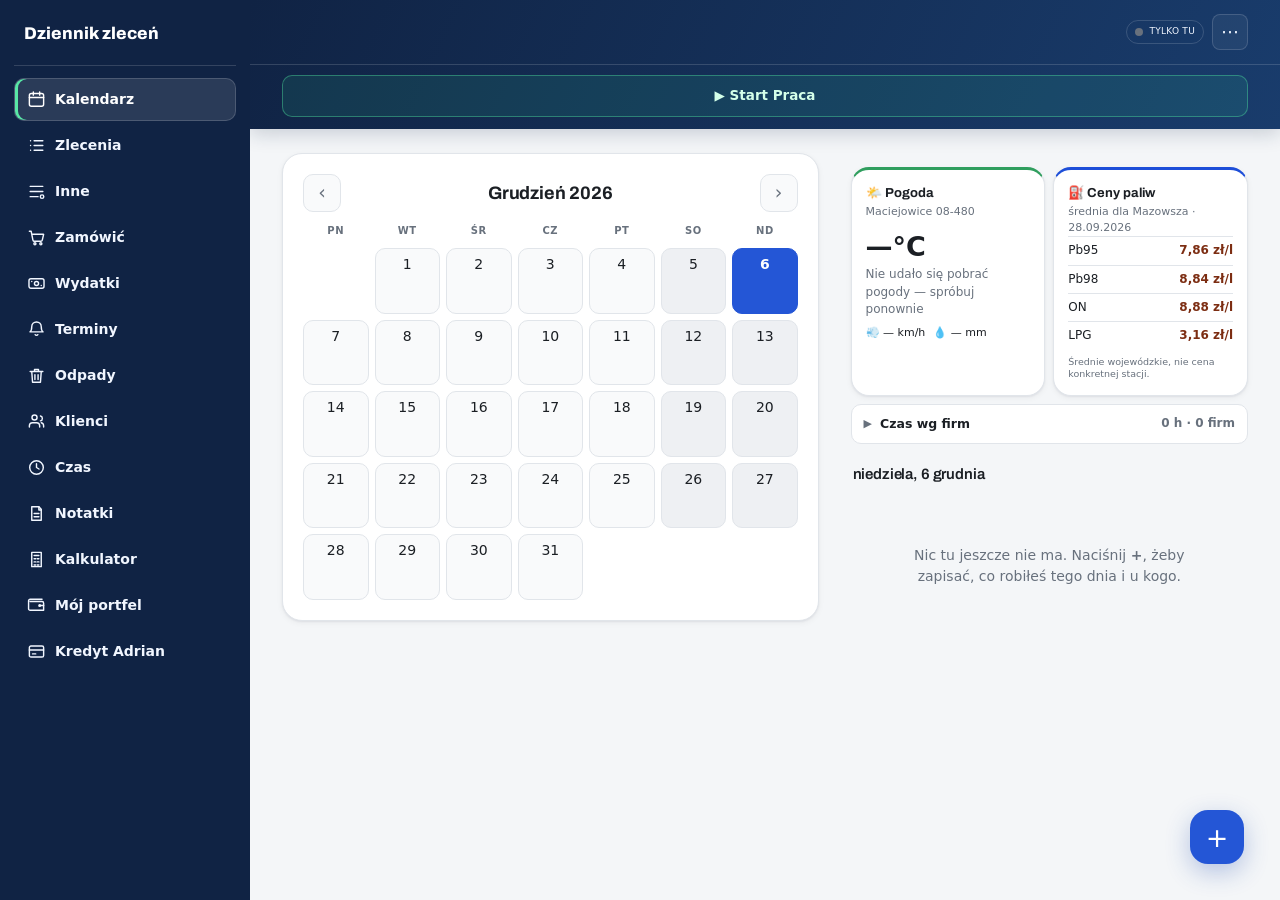
==== commit 6b71c7f5: "Odśwież wygląd Dziennika zleceń na telefonie i komputerze" ====
--- a/index.html
+++ b/index.html
@@ -580,6 +580,82 @@
 .rzad .pole{flex:1}
 img{max-width:100%}
 [hidden]{display:none!important}
+
+/* Interfejs dziennika */
+@media screen{
+  :root{
+    --pasek:#102344;
+    --pasek-jasny:#193c6c;
+    --pasek-tekst:#f1f6ff;
+    --pasek-ramka:#ffffff26;
+    --przycisk:#2456d6;
+  }
+  .gora-blok{
+    background:linear-gradient(115deg,var(--pasek),var(--pasek-jasny));
+    color:var(--pasek-tekst);
+    border-bottom:0;
+    box-shadow:0 5px 18px #10234430;
+  }
+  .gora{min-height:60px;gap:8px}
+  .marka{font-size:clamp(15px,4.3vw,20px);line-height:1.15}
+  .stan-sync{
+    color:inherit;padding:5px 8px;border:1px solid var(--pasek-ramka);
+    border-radius:999px;font-size:9px;line-height:1.25;
+  }
+  .kropka.ok{background:#51e5a0}
+  .kropka.blad{background:#ff9393}
+  .kropka.czeka{background:#ffc078}
+  .gora .menu-btn{
+    color:inherit;background:#ffffff0d;border:1px solid var(--pasek-ramka);
+    min-width:36px;min-height:36px;justify-content:center;
+  }
+  .gora .menu-btn:hover{background:#ffffff25;color:#fff}
+  .pomiar{border-top-color:var(--pasek-ramka)}
+  .pomiar:not(.dziala):not(.zmierzony) .p-start{
+    background:#31db951c;color:#d4ffe9;border:1px solid #51e5a065;
+  }
+  .pomiar:not(.dziala):not(.zmierzony) .p-start:hover{background:#31db9533}
+  .tresc{padding-top:14px}
+  .kal-lewa{
+    background:var(--karta);border:1px solid var(--linia);
+    border-radius:20px;padding:12px;box-shadow:var(--cien);
+  }
+  .miesiac{padding:0 0 12px}
+  .miesiac b{font-weight:700;font-size:18px;text-transform:capitalize}
+  .strzalka{background:var(--karta2);border:1px solid var(--linia)}
+  .dzien{background:var(--karta2);font-variant-numeric:tabular-nums}
+  .dzien.wybrany{background:var(--przycisk);border-color:var(--przycisk)}
+  .info-karta,.lista,.arkusz{border-radius:18px}
+  .info-karta{padding:14px;border-top:3px solid var(--akcent)}
+  .info-karta:first-child{border-top-color:var(--zrob-k)}
+  .paliwo-cena{color:var(--tok-t)}
+  .glowny:not(.oplac),.dodaj{background:var(--przycisk);color:#fff}
+  .dodaj{border-radius:18px;box-shadow:0 8px 24px #214bb04d}
+  .menu-naw-panel{border-radius:18px}
+  .menu-naw-pozycja[aria-current="page"]{font-weight:700}
+}
+@media screen and (max-width:999px){
+  .dol{padding-inline:12px}
+  .kal-lewa{margin-bottom:12px}
+}
+@media screen and (max-width:380px){
+  .gora{padding-inline:10px;gap:5px}
+  .tresc{padding-inline:10px}
+  .kal-lewa{padding-inline:7px}
+  .dzien{min-height:36px}
+}
+@media screen and (min-width:1000px){
+  .dol{background:var(--pasek);color:var(--pasek-tekst);border-right:0}
+  .dol-wnetrze::before{color:#fff;border-bottom:1px solid var(--pasek-ramka);margin-bottom:12px}
+  .dol .menu-naw-pozycja{color:var(--pasek-tekst);min-height:43px}
+  .dol .menu-naw-pozycja:hover{background:#ffffff18;color:#fff}
+  .dol .menu-naw-pozycja[aria-current="page"]{
+    background:#ffffff1c;color:#fff;border-color:#ffffff28;
+    box-shadow:inset 3px 0 #58e7a6;
+  }
+  .tresc{padding-top:24px}
+  .kal-lewa{padding:20px}
+}
 </style>
 </head>
 <body>
@@ -965,8 +1041,12 @@
    zajrzeć tam od razu; zapala go przycisk w zakładce Wydatki. */
 var pilneRachunki = false;
 
+function poprawnyAdresSync(adres){
+  return /^https:\/\/script\.google\.com\/macros\/s\/[A-Za-z0-9_-]+\/exec$/.test(adres);
+}
 function wczytajAdres(){
   try{ adresSync = localStorage.getItem(KLUCZ_ADRES) || ""; }catch(e){ adresSync = ""; }
+  if(adresSync && !poprawnyAdresSync(adresSync)) ustawAdres("");
   return adresSync;
 }
 function ustawAdres(a){
@@ -2481,7 +2561,7 @@
   var saldo=saldoPoczatkowe+stan.portfel.reduce(function(s,x){return s+(Number(x.kwota)||0)*(x.typ==="wydatek"?-1:1);},0);
   var w=stan.portfel.slice().reverse().map(function(x){
     var z=x.typ==="wydatek"?"−":"+";
-    return '<div class="wpis" data-portfel-usun="'+esc(String(x.id||""))+'" title="Kliknij, żeby usunąć"><div class="pasek-statusu '+(x.typ==="wydatek"?"s-wtoku":"s-zrobione")+'"></div><div class="wpis-tresc"><span class="wpis-klient">'+esc(x.opis||"Bez opisu")+'</span><span class="wpis-opis">'+esc(x.data||"")+'</span></div><b>'+z+' '+liczba(Math.abs(Number(x.kwota)||0))+' zł</b></div>';
+    return '<div class="wpis" data-portfel-wpis="'+esc(String(x.id||""))+'" title="Kliknij, żeby poprawić albo usunąć"><div class="pasek-statusu '+(x.typ==="wydatek"?"s-wtoku":"s-zrobione")+'"></div><div class="wpis-tresc"><span class="wpis-klient">'+esc(x.opis||"Bez opisu")+'</span><span class="wpis-opis">'+esc(x.data ? dataKrotka(x.data) : "")+'</span></div><b>'+z+' '+liczba(Math.abs(Number(x.kwota)||0))+' zł</b></div>';
   }).join('');
   return '<div class="naglowek-dnia"><h2>Mój portfel</h2><span>Saldo</span></div>' +
     '<div class="pole" style="margin-top:12px;text-align:center">' +
@@ -2495,8 +2575,69 @@
         '<button class="wtorny" id="portfel-wydatek" type="button">− Wydatek</button>' +
       '</div></div>' +
     '<div class="lista" style="margin-top:12px">'+(w||'<div class="pusto">Brak operacji.</div>')+'</div>' +
-    (w ? '<div class="wyd-stan">Pomyłka? Kliknij wpis, żeby go usunąć.</div>' : '');
-}
+    (w ? '<div class="wyd-stan">Kliknij wpis, żeby go poprawić albo usunąć.</div>' : '');
+}
+/* Okienko poprawiania wpisu w portfelu. Id zostaje to samo, więc synchronizacja
+   widzi zmianę i przenosi ją na drugie urządzenie jak każdą inną. */
+function otworzWpisPortfela(id){
+  var x = stan.portfel.filter(function(p){ return String(p.id) === String(id); })[0];
+  if(!x) return;
+  var typ = x.typ === "wydatek" ? "wydatek" : "przychod";
+  var war = document.getElementById("warstwa");
+  var rysujOkno = function(){
+    war.innerHTML =
+    '<div class="zaslona" id="zaslona"><div class="arkusz" role="dialog" aria-label="Wpis w portfelu">' +
+      '<div class="arkusz-gora"><h2>Wpis w portfelu</h2>' +
+        '<button class="zamknij" id="pw-zamknij">Anuluj</button></div>' +
+      '<div class="pole"><label>Rodzaj</label><div class="statusy">' +
+        '<button type="button" class="w-zrobione" data-pw-typ="przychod" aria-pressed="' + (typ === "przychod") + '">+ Przychód</button>' +
+        '<button type="button" class="w-wtoku" data-pw-typ="wydatek" aria-pressed="' + (typ === "wydatek") + '">− Wydatek</button>' +
+      "</div></div>" +
+      '<div class="pole"><label for="pw-opis">Opis</label>' +
+        '<input id="pw-opis" autocomplete="off" value="' + esc(x.opis || "") + '"></div>' +
+      '<div class="rzad">' +
+        '<div class="pole"><label for="pw-kwota">Kwota (zł)</label>' +
+          '<input id="pw-kwota" inputmode="decimal" value="' + esc(String(x.kwota == null ? "" : x.kwota).replace(".", ",")) + '"></div>' +
+        '<div class="pole"><label for="pw-data">Dzień</label>' +
+          '<input id="pw-data" type="date" value="' + esc(x.data || "") + '"></div>' +
+      "</div>" +
+      '<div id="pw-blad"></div>' +
+      '<div class="przyciski">' +
+        '<button class="wtorny usun" id="pw-usun">Usuń</button>' +
+        '<button class="glowny" id="pw-zapisz">Zapisz</button></div>' +
+    "</div></div>";
+    var zamknij = function(){ war.innerHTML = ""; };
+    document.getElementById("pw-zamknij").onclick = zamknij;
+    document.getElementById("zaslona").onclick = function(e){ if(e.target.id === "zaslona") zamknij(); };
+    war.querySelectorAll("[data-pw-typ]").forEach(function(b){
+      b.onclick = function(){
+        typ = b.dataset.pwTyp;
+        war.querySelectorAll("[data-pw-typ]").forEach(function(c){
+          c.setAttribute("aria-pressed", String(c.dataset.pwTyp === typ));
+        });
+      };
+    });
+    document.getElementById("pw-usun").onclick = function(){
+      if(!confirm("Usunąć „" + (x.opis || "bez opisu") + "” (" + liczba(Number(x.kwota)||0) + " zł)?")) return;
+      stan.portfel = stan.portfel.filter(function(p){ return String(p.id) !== String(id); });
+      zapiszLokalnie(); wyslijCzekajace(); zamknij(); rysuj();
+    };
+    document.getElementById("pw-zapisz").onclick = function(){
+      var q = naLiczbe(document.getElementById("pw-kwota").value);
+      if(!Number.isFinite(q) || q <= 0){
+        document.getElementById("pw-blad").innerHTML = '<div class="komunikat">Wpisz kwotę większą od zera.</div>';
+        return;
+      }
+      x.opis  = document.getElementById("pw-opis").value.trim();
+      x.kwota = Math.round(q * 100) / 100;
+      x.data  = document.getElementById("pw-data").value || x.data || dzisiaj();
+      x.typ   = typ;
+      zapiszLokalnie(); wyslijCzekajace(); zamknij(); rysuj();
+    };
+  };
+  rysujOkno();
+}
+
 function widokKredytAdrian(){
   var k = stan.kredytAdrian || {kwota:5000, splaty:[]};
   var splaty = Array.isArray(k.splaty) ? k.splaty : [];
@@ -5557,7 +5698,9 @@
       '<button class="glowny" id="m-pobierz">Pobierz kopię (.txt)</button></div>' +
     '<div class="pole"><label for="m-wklej">Wczytaj kopię</label>' +
       '<textarea id="m-wklej" placeholder="Wklej tu treść pliku z kopią i naciśnij Wczytaj"></textarea></div>' +
-    '<div class="przyciski"><button class="wtorny" id="m-wczytaj">Wczytaj</button></div>' +
+    '<input type="file" id="m-plik-kopii" accept=".txt,.json,text/plain,application/json" hidden>' +
+    '<div class="przyciski"><button class="wtorny" id="m-wczytaj-plik">Wczytaj plik</button>' +
+    '<button class="wtorny" id="m-wczytaj">Wczytaj</button></div>' +
     '<div id="m-wynik"></div></div></div>';
   podepnijMenu();
 }
@@ -5805,15 +5948,9 @@
       zapiszLokalnie(); wyslijCzekajace(); rysuj();
     };
   });
-  t.querySelectorAll("[data-portfel-usun]").forEach(function(el){
+  t.querySelectorAll("[data-portfel-wpis]").forEach(function(el){
     el.style.cursor = "pointer";
-    el.onclick = function(){
-      var id = el.dataset.portfelUsun;
-      var x = stan.portfel.filter(function(p){ return String(p.id) === id; })[0];
-      if(!x || !confirm("Usunąć „" + (x.opis || "bez opisu") + "” (" + liczba(Number(x.kwota)||0) + " zł)?")) return;
-      stan.portfel = stan.portfel.filter(function(p){ return String(p.id) !== id; });
-      zapiszLokalnie(); wyslijCzekajace(); rysuj();
-    };
+    el.onclick = function(){ otworzWpisPortfela(el.dataset.portfelWpis); };
   });
 
   t.querySelectorAll("[data-wydatki-pobierz]").forEach(function(b){
@@ -6006,6 +6143,24 @@
   document.getElementById("m-skrypt-plik").onclick = pobierzSkryptArkusza;
   document.getElementById("m-skrypt-schowek").onclick = skryptDoSchowka;
   document.getElementById("m-wczytaj").onclick = wczytajKopie;
+  var plikKopii = document.getElementById("m-plik-kopii");
+  document.getElementById("m-wczytaj-plik").onclick = function(){ plikKopii.click(); };
+  plikKopii.onchange = async function(){
+    var plik = plikKopii.files[0];
+    plikKopii.value = "";
+    if(!plik) return;
+    var tekst;
+    try{
+      tekst = await plik.text();
+    }catch(e){
+      if(plikKopii.isConnected)
+        document.getElementById("m-wynik").textContent = "Nie udało się odczytać pliku z kopią.";
+      return;
+    }
+    if(!plikKopii.isConnected) return;
+    document.getElementById("m-wklej").value = tekst;
+    wczytajKopie();
+  };
   document.getElementById("m-pdf-miesiac").onclick  = function(){ drukujZestawienie("miesiac"); };
   document.getElementById("m-pdf-wszystko").onclick = function(){ drukujZestawienie("wszystko"); };
   document.getElementById("m-txt-miesiac").onclick  = function(){ tekstDoWiadomosci("miesiac"); };
@@ -6049,7 +6204,12 @@
       return;
     }
     navigator.clipboard.readText().then(function(t){
-      document.getElementById("m-adres").value = String(t || "").replace(/\s+/g, "");
+      var adres = String(t || "").trim();
+      if(!poprawnyAdresSync(adres)){
+        stanEl.textContent = "Skopiuj adres wdrożenia Google Apps Script kończący się na /exec.";
+        return;
+      }
+      document.getElementById("m-adres").value = adres;
       stanEl.innerHTML = '<div class="komunikat">Wklejone. Naciśnij Połącz.</div>';
     }).catch(function(){
       stanEl.innerHTML = '<div class="komunikat">Telefon nie pozwolił mi zajrzeć do schowka. ' +
@@ -6066,6 +6226,10 @@
     while(a.slice(-1) === "/") a = a.slice(0, -1);
     if(!a){
       stanEl.innerHTML = '<div class="komunikat">Najpierw wklej adres.</div>';
+      return;
+    }
+    if(!poprawnyAdresSync(a)){
+      stanEl.textContent = "Wpisz adres wdrożenia Google Apps Script kończący się na /exec.";
       return;
     }
     document.getElementById("m-adres").value = a;
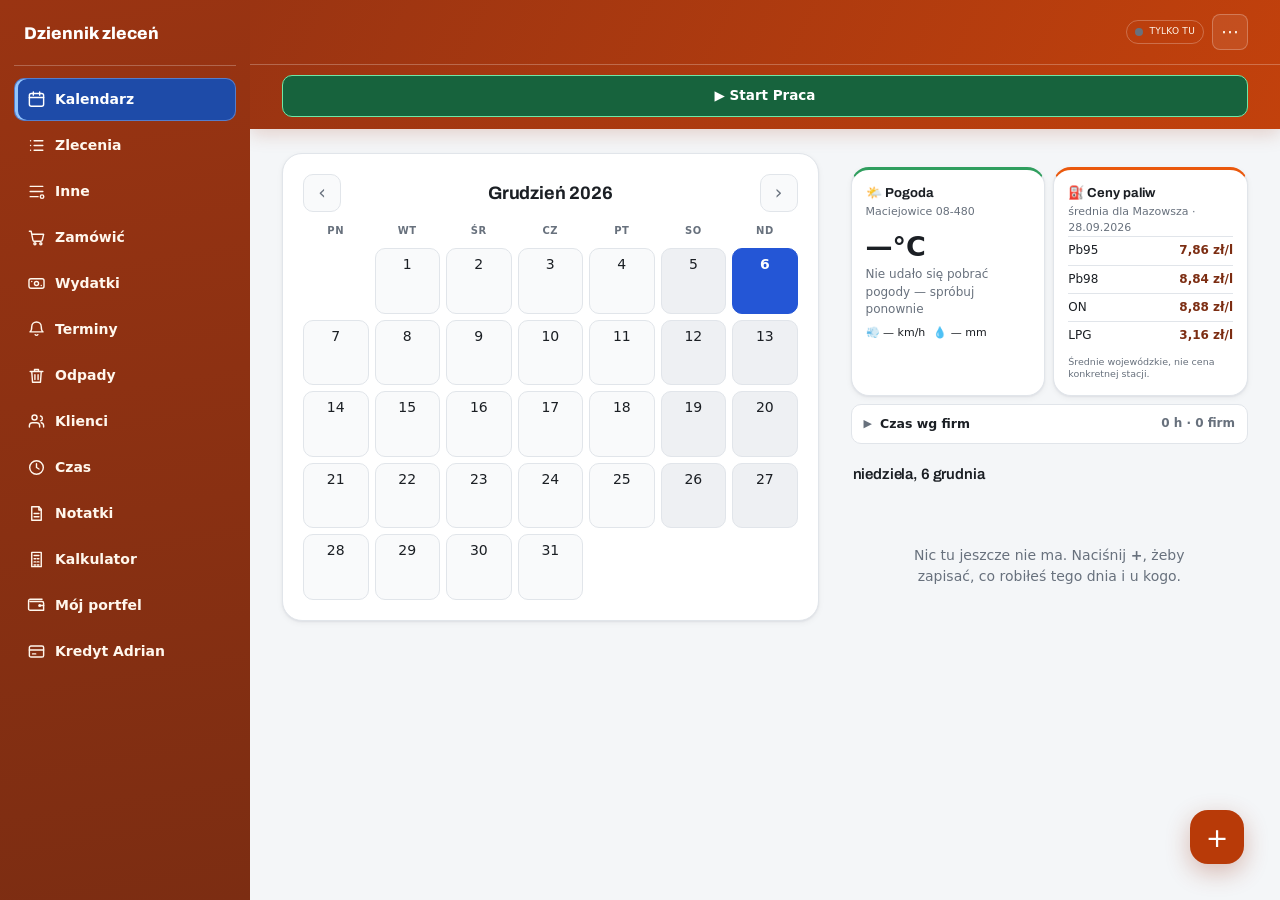
==== commit da68eeb4: "Zastosuj pomarańczową paletę Dziennika zleceń" ====
--- a/index.html
+++ b/index.html
@@ -655,6 +655,39 @@
   }
   .tresc{padding-top:24px}
   .kal-lewa{padding:20px}
+}
+
+@media screen{
+  :root{
+    --pasek:#9a3412;
+    --pasek-jasny:#c2410c;
+    --pasek-tekst:#fff7ed;
+    --pasek-ramka:#ffffff40;
+    --przycisk:#b83a08;
+  }
+  .gora-blok{box-shadow:0 5px 18px #9a341233}
+  .gora .menu-btn{background:#ffffff14}
+  .pomiar:not(.dziala):not(.zmierzony) .p-start{
+    background:#17633d;color:#fff;border-color:#6ee7a7;
+  }
+  .pomiar:not(.dziala):not(.zmierzony) .p-start:hover{background:#135333}
+  .dzien.wybrany{background:#2456d6;border-color:#2456d6}
+  .info-karta:last-child{border-top-color:#ea580c}
+  .dodaj{box-shadow:0 8px 24px #9a341650}
+  .menu-naw-btn{border-top:3px solid #ea580c}
+  .menu-naw-pozycja[aria-current="page"]{
+    box-shadow:inset 3px 0 #ea580c;
+  }
+  .gora .kropka.blad{
+    background:#ffb4b4;box-shadow:0 0 0 2px #761821;
+  }
+}
+@media screen and (min-width:1000px){
+  .dol{background:linear-gradient(170deg,#9a3412,#7c2d12)}
+  .dol .menu-naw-pozycja[aria-current="page"]{
+    background:#1e4ba8;border-color:#a9c7ff66;
+    box-shadow:inset 3px 0 #93c5fd;
+  }
 }
 </style>
 </head>
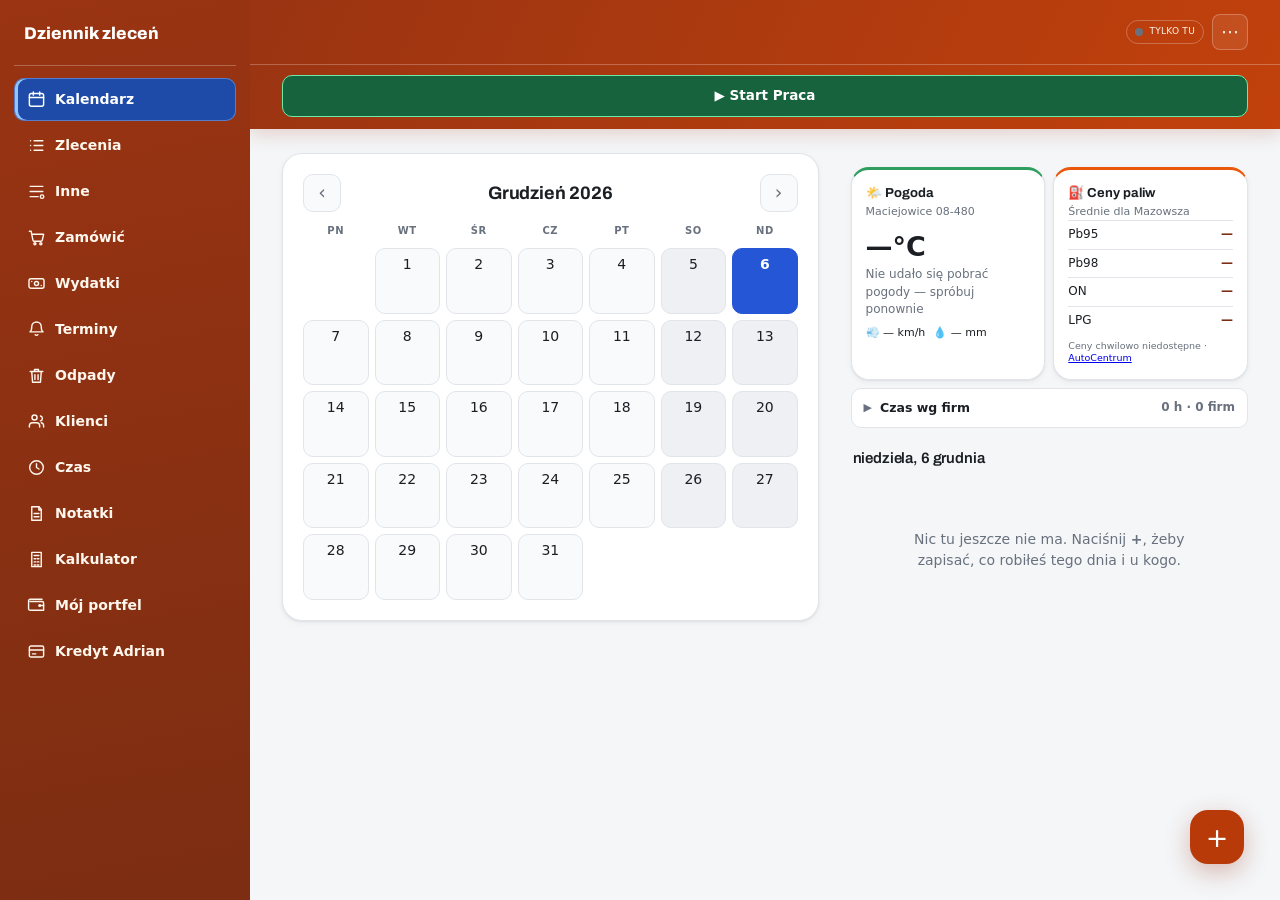
==== commit f8954228: "Pobieraj automatycznie ceny paliw dla Mazowsza" ====
--- a/index.html
+++ b/index.html
@@ -6,8 +6,8 @@
 <title>Dziennik zleceń</title>
 <meta name="description" content="Kalendarz zleceń serwisowych — co robiłeś, u kogo i co zostało do dokończenia.">
 <link rel="manifest" href="manifest.webmanifest">
-<link rel="icon" href="ikona-192.png">
-<link rel="apple-touch-icon" href="ikona-192.png">
+<link rel="icon" href="ikona-kalendarza-192.png">
+<link rel="apple-touch-icon" href="ikona-kalendarza-192.png">
 <meta name="apple-mobile-web-app-capable" content="yes">
 <meta name="apple-mobile-web-app-title" content="Zlecenia">
 <meta name="theme-color" content="#ffffff" media="(prefers-color-scheme: light)">
@@ -2345,7 +2345,55 @@
 }
 
 function panelPogodaPaliwo(){
-  return '<div class="glowny-info"><div class="info-karta" id="panel-pogoda"><h3>🌤️ Pogoda</h3><div class="info-miejsce">Maciejowice 08-480</div><div class="pogoda-temp">—°C</div><div class="pogoda-opis">Pobieram dane…</div><div class="pogoda-drobne"><span>💨 — km/h</span><span>💧 — mm</span></div></div><div class="info-karta"><h3>⛽ Ceny paliw</h3><div class="info-miejsce">średnia dla Mazowsza · 28.09.2026</div><div class="paliwo-wiersz"><span>Pb95</span><span class="paliwo-cena">7,86 zł/l</span></div><div class="paliwo-wiersz"><span>Pb98</span><span class="paliwo-cena">8,84 zł/l</span></div><div class="paliwo-wiersz"><span>ON</span><span class="paliwo-cena">8,88 zł/l</span></div><div class="paliwo-wiersz"><span>LPG</span><span class="paliwo-cena">3,16 zł/l</span></div><div class="info-zrodlo">Średnie wojewódzkie, nie cena konkretnej stacji.</div></div></div>';
+  return '<div class="glowny-info"><div class="info-karta" id="panel-pogoda"><h3>🌤️ Pogoda</h3><div class="info-miejsce">Maciejowice 08-480</div><div class="pogoda-temp">—°C</div><div class="pogoda-opis">Pobieram dane…</div><div class="pogoda-drobne"><span>💨 — km/h</span><span>💧 — mm</span></div></div><div class="info-karta" id="panel-paliwo"><h3>⛽ Ceny paliw</h3><div class="info-miejsce">Średnie dla Mazowsza</div><div class="paliwo-wiersz"><span>Pb95</span><span class="paliwo-cena" data-paliwo="Pb95">—</span></div><div class="paliwo-wiersz"><span>Pb98</span><span class="paliwo-cena" data-paliwo="Pb98">—</span></div><div class="paliwo-wiersz"><span>ON</span><span class="paliwo-cena" data-paliwo="ON">—</span></div><div class="paliwo-wiersz"><span>LPG</span><span class="paliwo-cena" data-paliwo="LPG">—</span></div><div class="info-zrodlo"><span id="stan-paliwa" aria-live="polite">Pobieram ceny…</span> · <a href="https://www.autocentrum.pl/paliwa/" target="_blank" rel="noopener">AutoCentrum</a></div></div></div>';
+}
+
+var cenaPaliwKlucz = "zlecenia.cenyPaliw";
+var cenyPaliw, pobieranieCenPaliw, ostatniaProbaCenPaliw = 0;
+function pokazCenyPaliw(){
+  var panel = document.getElementById("panel-paliwo");
+  if(!panel) return;
+  var stanCen = panel.querySelector("#stan-paliwa");
+  if(!cenyPaliw){
+    stanCen.textContent = pobieranieCenPaliw ? "Pobieram ceny…" : "Ceny chwilowo niedostępne";
+    return;
+  }
+  panel.querySelectorAll("[data-paliwo]").forEach(function(el){
+    var cena = cenyPaliw.ceny[el.dataset.paliwo];
+    el.textContent = typeof cena === "number" ? cena.toFixed(2).replace(".", ",") + " zł/l" : "—";
+  });
+  var odczyt = new Date(cenyPaliw.odczyt);
+  stanCen.textContent = (Date.now() - odczyt.getTime() > 2*86400000 ? "Starsze dane · " : "") +
+    "Odczyt " + odczyt.toLocaleString("pl-PL", {timeZone:"Europe/Warsaw",day:"2-digit",month:"2-digit",year:"numeric",hour:"2-digit",minute:"2-digit"});
+}
+function poprawneCenyPaliw(d){
+  return d && Number.isFinite(Date.parse(d.odczyt)) && d.ceny &&
+    ["Pb95","Pb98","ON","LPG"].every(function(k){
+      return d.ceny[k] === null || (Number.isFinite(d.ceny[k]) && d.ceny[k] > 0);
+    });
+}
+function pobierzCenyPaliw(){
+  if(!cenyPaliw){
+    try{
+      var kopia = JSON.parse(localStorage.getItem(cenaPaliwKlucz));
+      if(poprawneCenyPaliw(kopia)) cenyPaliw = kopia;
+    }catch(e){}
+  }
+  if(!pobieranieCenPaliw && Date.now() - ostatniaProbaCenPaliw >= 15*60000){
+    ostatniaProbaCenPaliw = Date.now();
+    // GitHub Pages nie buduje strony po automatycznym zapisie danych przez Actions.
+    var adres = "https://raw.githubusercontent.com/mgrajkowski85-sketch/zlecenia/main/ceny-paliw.json";
+    pobieranieCenPaliw = fetch(adres, {cache:"no-store"})
+      .then(function(odp){if(!odp.ok) throw new Error("Brak cen paliw"); return odp.json();})
+      .then(function(d){
+        if(!poprawneCenyPaliw(d)) throw new Error("Nieprawidłowe dane cen paliw");
+        cenyPaliw = d;
+        try{ localStorage.setItem(cenaPaliwKlucz, JSON.stringify(d)); }catch(e){}
+      })
+      .catch(function(){})
+      .finally(function(){pobieranieCenPaliw = null; pokazCenyPaliw();});
+  }
+  pokazCenyPaliw();
 }
 function pobierzPogodeMaciejowice(){
   var el=document.getElementById("panel-pogoda");
@@ -6073,7 +6121,7 @@
     stan.portfelSaldoPoczatkowe=q;
     zapiszLokalnie(); wyslijCzekajace(); rysuj();
   };
-  if(stan.widok === "kalendarz") pobierzPogodeMaciejowice();
+  if(stan.widok === "kalendarz"){ pobierzPogodeMaciejowice(); pobierzCenyPaliw(); }
 
   var notatkiPole = document.getElementById("notatki-pole");
   if(notatkiPole){
